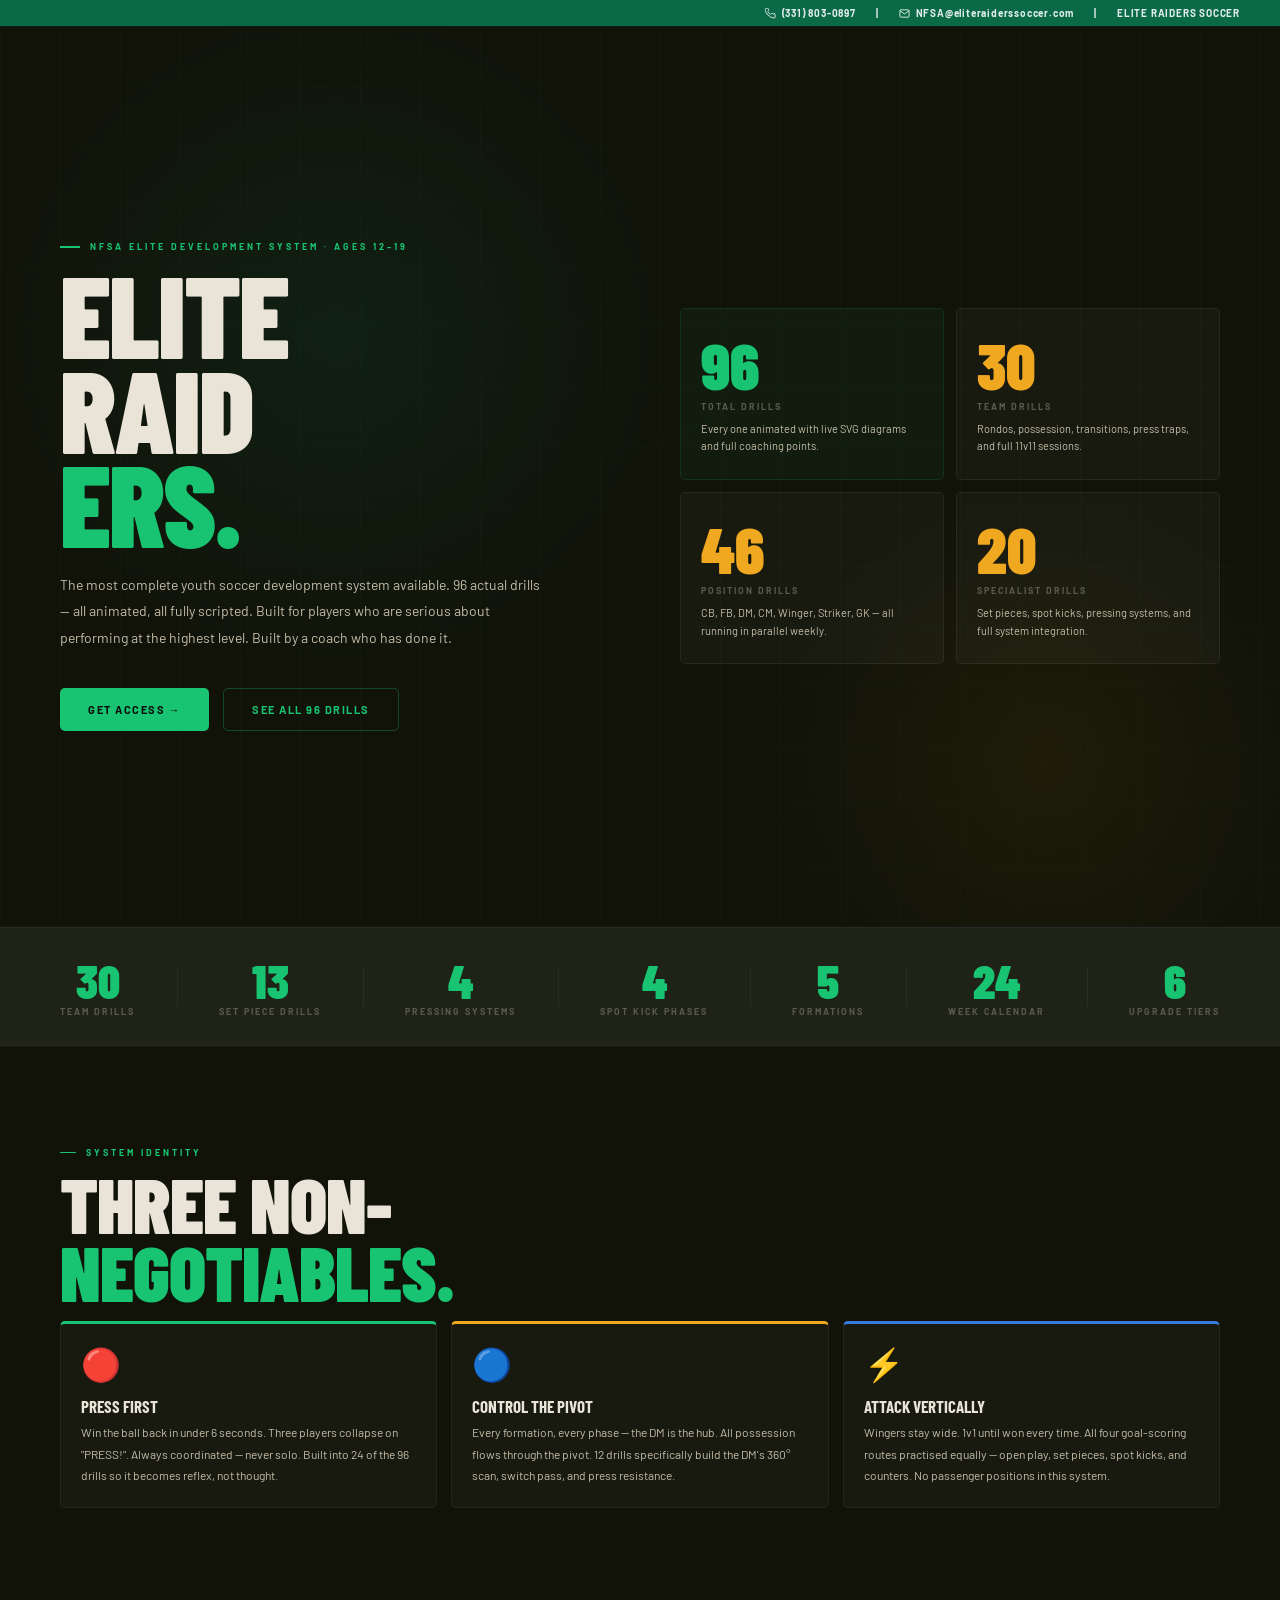
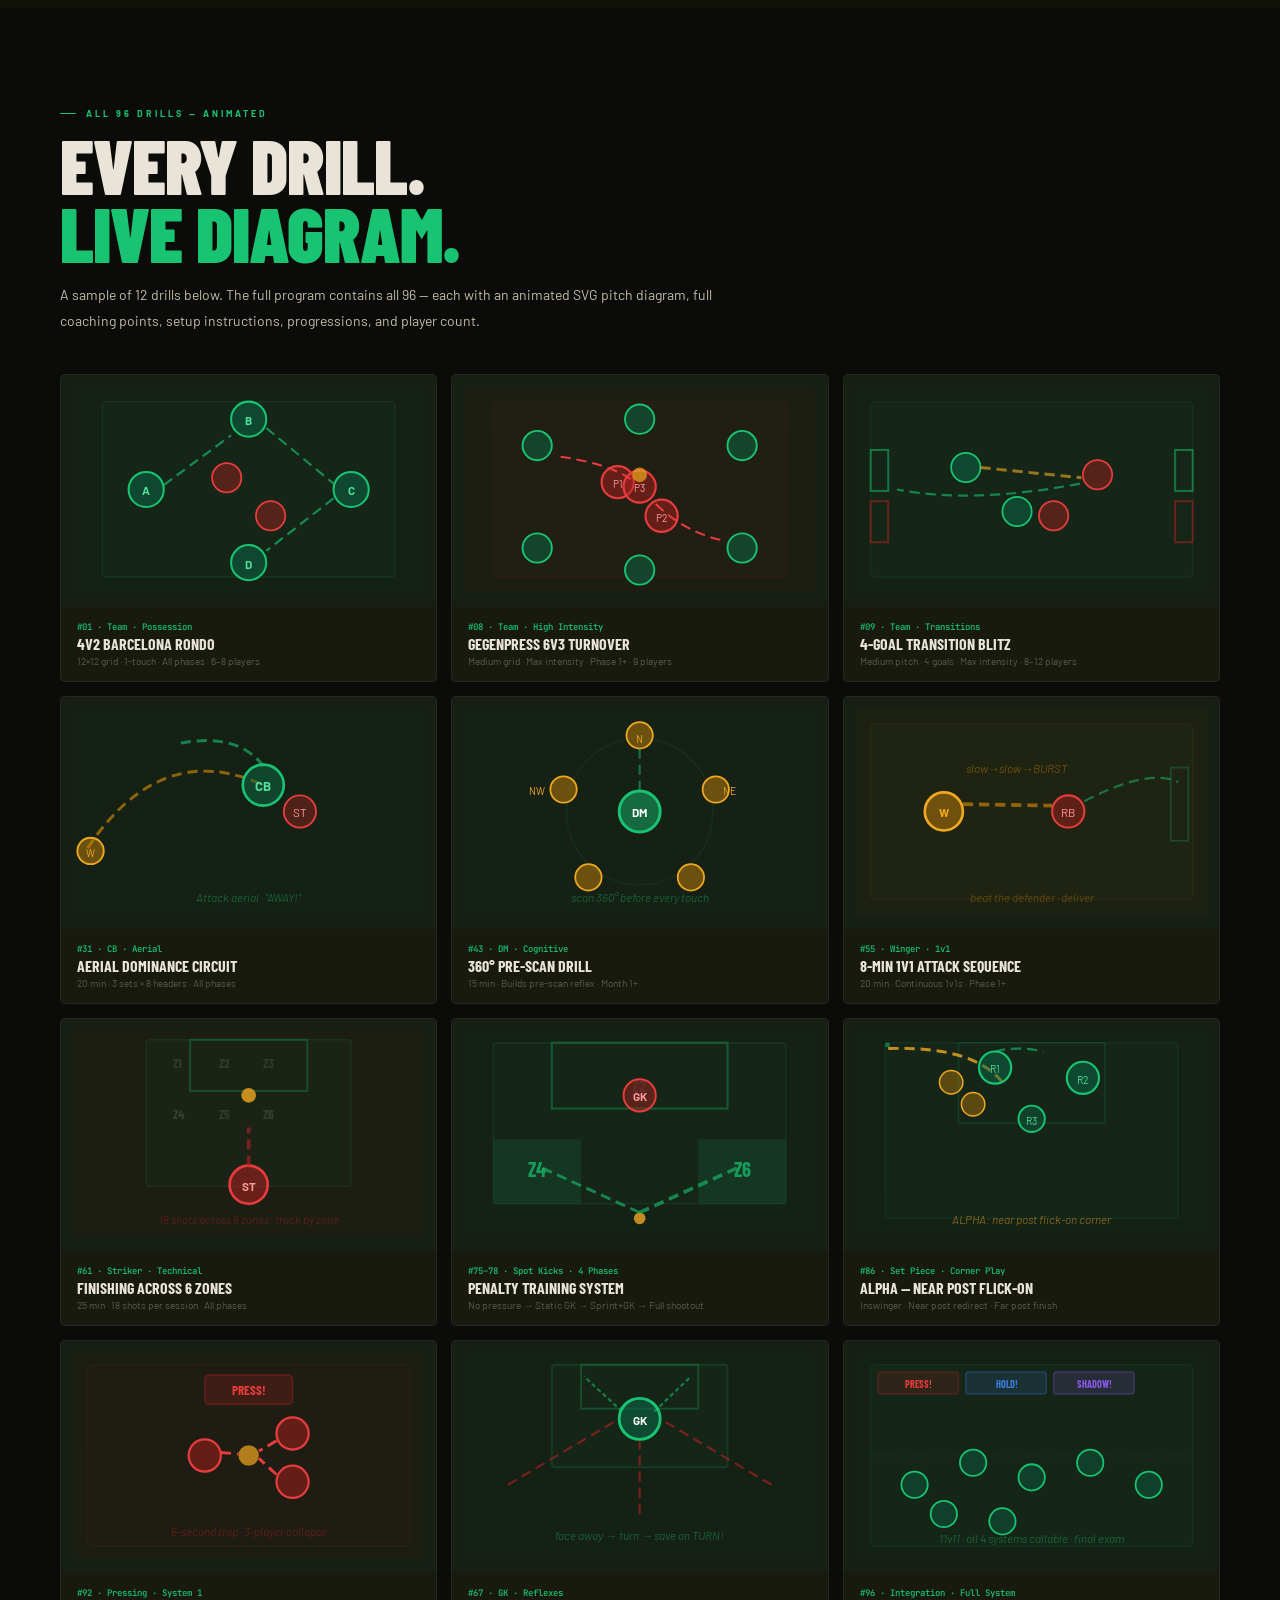
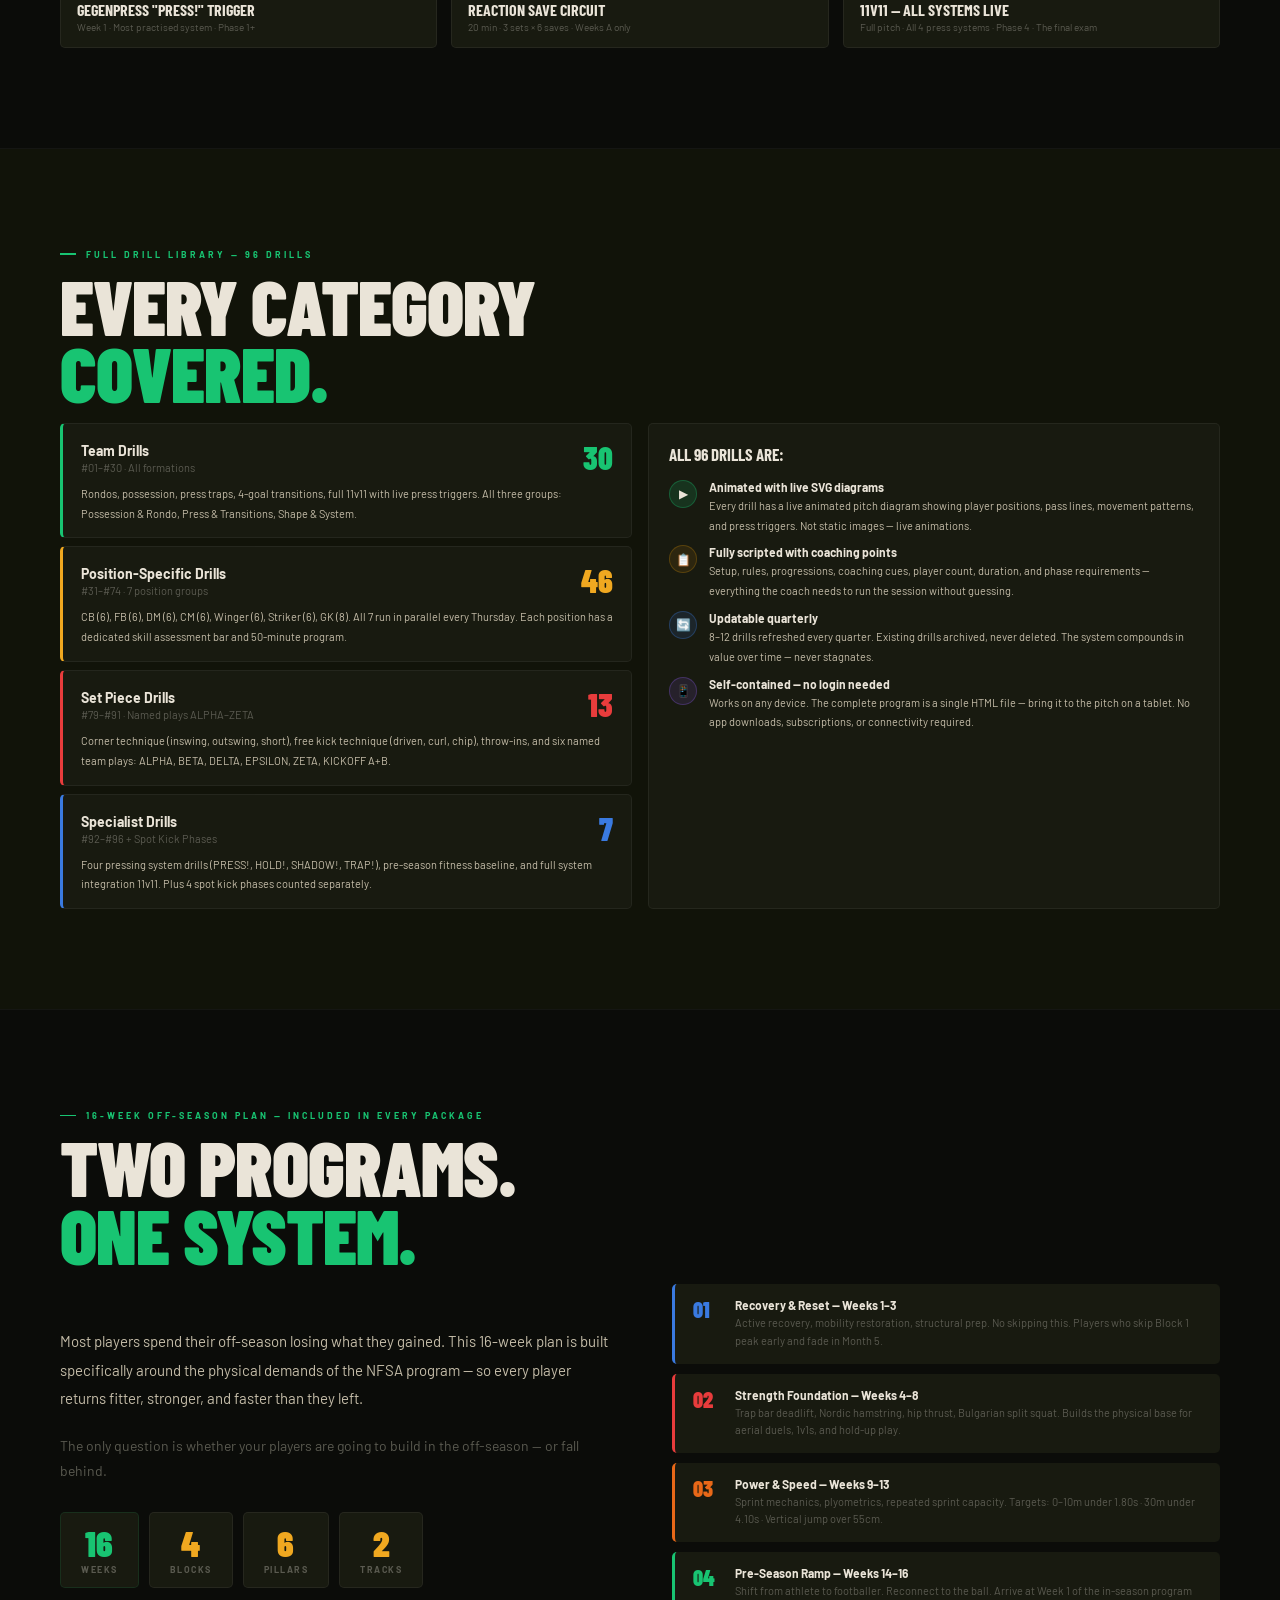
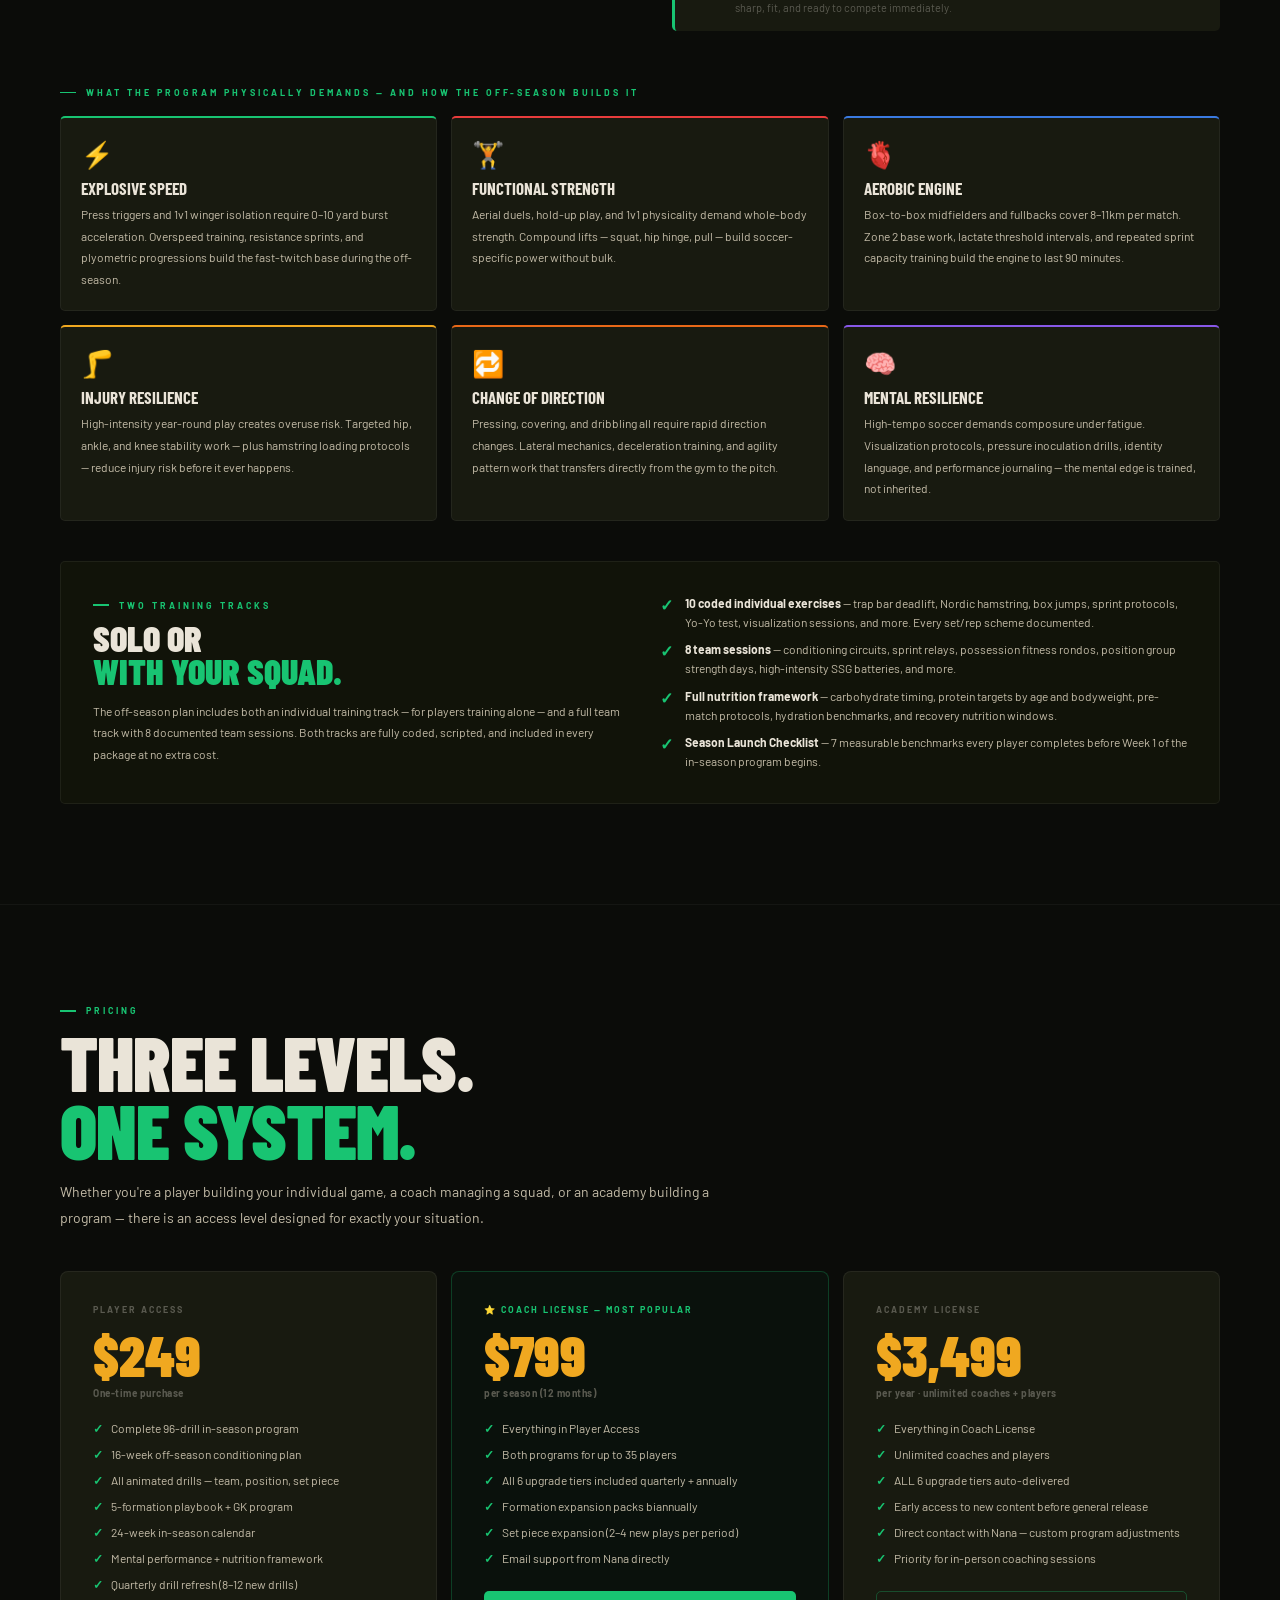
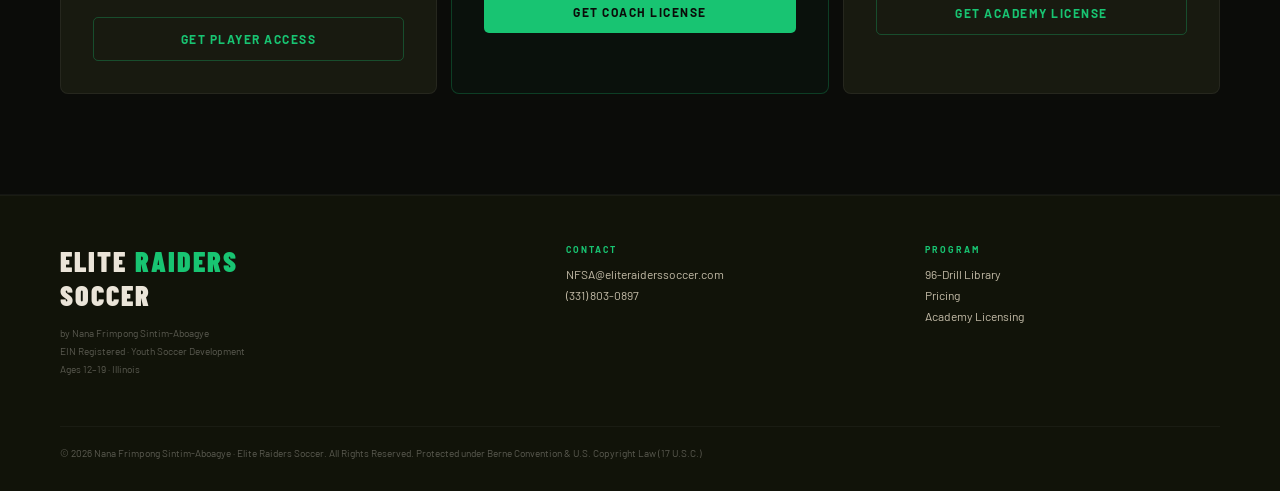
==== html/index.html @ a7d844aa "updates from Jr" ====
<!DOCTYPE html>
<html lang="en">
<head>
<meta charset="UTF-8">
<meta name="viewport" content="width=device-width, initial-scale=1.0">
<title>Elite Raiders Soccer — NFSA Elite Development System</title>
<link href="https://fonts.googleapis.com/css2?family=Barlow+Condensed:wght@400;600;700;900&family=Barlow:wght@300;400;500;600&family=JetBrains+Mono:wght@400;500&display=swap" rel="stylesheet">
<style>
:root{--dk:#0B0C09;--dk2:#111309;--dk3:#181A10;--dk4:#1F2216;--green:#0A6A48;--lime:#18C472;--lime2:#52E09A;--gold:#C08008;--gold2:#F0A820;--red2:#E83C3C;--blue2:#3A7AE0;--orange2:#E86818;--purple2:#8858E8;--cream:#EAE4D8;--cream2:#C4BCA8;--mist:#5A5A50;--r:5px;}
*,*::before,*::after{box-sizing:border-box;margin:0;padding:0;}
html{scroll-behavior:smooth;}
body{font-family:'Barlow',sans-serif;background:var(--dk);color:var(--cream);overflow-x:hidden;}
a{text-decoration:none;color:inherit;}
button{font-family:inherit;cursor:pointer;border:none;background:none;}
body::before{content:'© 2026 NFSA · ELITE RAIDERS SOCCER';position:fixed;inset:0;z-index:9999;pointer-events:none;display:flex;align-items:center;justify-content:center;font-size:10px;font-weight:700;letter-spacing:3px;color:rgba(24,196,114,.015);transform:rotate(-25deg);white-space:nowrap;font-family:'Barlow Condensed',sans-serif;}

/* contact bar */
.cbar{background:var(--green);padding:7px 40px;display:flex;align-items:center;justify-content:flex-end;gap:20px;flex-wrap:wrap;}
.cbar a,.cbar span{font-size:10px;font-weight:700;letter-spacing:.8px;color:rgba(255,255,255,.88);display:inline-flex;align-items:center;gap:6px;transition:color .15s;}
.cbar a:hover{color:#fff;}
.cbar-sep{color:rgba(255,255,255,.2);font-size:10px;}
.cbar-brand{font-size:10px;font-weight:900;letter-spacing:3px;color:#fff;text-transform:uppercase;}

/* hero */
.hero{min-height:100vh;background:var(--dk2);display:flex;flex-direction:column;justify-content:center;position:relative;overflow:hidden;}
.hero-bg{position:absolute;inset:0;background-image:linear-gradient(rgba(24,196,114,.022) 1px,transparent 1px),linear-gradient(90deg,rgba(24,196,114,.022) 1px,transparent 1px);background-size:60px 60px;}
.hero-glow1{position:absolute;top:-10%;left:-5%;width:800px;height:800px;background:radial-gradient(circle,rgba(10,106,72,.15) 0%,transparent 60%);pointer-events:none;}
.hero-glow2{position:absolute;bottom:-15%;right:-5%;width:600px;height:600px;background:radial-gradient(circle,rgba(192,128,8,.08) 0%,transparent 65%);pointer-events:none;}
.hero-inner{max-width:1400px;margin:0 auto;padding:100px 60px 80px;display:grid;grid-template-columns:1fr 1fr;gap:80px;align-items:center;position:relative;z-index:1;}
@media(max-width:900px){.hero-inner{grid-template-columns:1fr;gap:48px;padding:80px 28px 60px;}}
.hero-eyebrow{font-size:9px;font-weight:700;letter-spacing:3px;text-transform:uppercase;color:var(--lime);margin-bottom:14px;display:flex;align-items:center;gap:10px;}
.hero-eyebrow::before{content:'';width:20px;height:1.5px;background:var(--lime);}
.hero h1{font-family:'Barlow Condensed',sans-serif;font-size:clamp(64px,9vw,120px);font-weight:900;line-height:.82;letter-spacing:-2px;text-transform:uppercase;margin-bottom:22px;}
.hero h1 em{color:var(--lime);font-style:normal;}
.hero-desc{font-size:14px;color:var(--cream2);line-height:1.9;max-width:480px;margin-bottom:36px;}
.btn{display:inline-flex;align-items:center;gap:10px;font-weight:700;font-size:11px;letter-spacing:1.5px;text-transform:uppercase;padding:14px 28px;border-radius:var(--r);transition:all .2s;cursor:pointer;}
.btn-primary{background:var(--lime);color:var(--dk);}
.btn-primary:hover{background:var(--lime2);transform:translateY(-2px);}
.btn-secondary{border:1.5px solid rgba(24,196,114,.3);color:var(--lime);}
.btn-secondary:hover{border-color:var(--lime);background:rgba(24,196,114,.06);}
.btn-row{display:flex;gap:14px;flex-wrap:wrap;}

/* hero right — stat grid */
.stat-grid{display:grid;grid-template-columns:1fr 1fr;gap:12px;}
.stat-box{background:rgba(255,255,255,.03);border:1px solid rgba(255,255,255,.06);border-radius:var(--r);padding:24px 20px;}
.stat-n{font-family:'Barlow Condensed',sans-serif;font-size:64px;font-weight:900;color:var(--gold2);line-height:1;margin-bottom:4px;}
.stat-l{font-size:9px;color:var(--mist);text-transform:uppercase;letter-spacing:2px;font-weight:700;margin-bottom:8px;}
.stat-d{font-size:11px;color:var(--cream2);line-height:1.6;}
.stat-box.accent{background:rgba(24,196,114,.05);border-color:rgba(24,196,114,.12);}
.stat-box.accent .stat-n{color:var(--lime);}

/* sections */
.sec{padding:100px 60px;}
@media(max-width:768px){.sec{padding:64px 28px;}}
.sec-inner{max-width:1400px;margin:0 auto;}
.eyebrow{font-size:9px;font-weight:700;letter-spacing:3px;text-transform:uppercase;color:var(--lime);margin-bottom:12px;display:flex;align-items:center;gap:10px;}
.eyebrow::before{content:'';width:16px;height:1.5px;background:var(--lime);}
.sh2{font-family:'Barlow Condensed',sans-serif;font-size:clamp(44px,6vw,80px);font-weight:900;text-transform:uppercase;line-height:.88;letter-spacing:-1px;margin-bottom:16px;}
.sh2 em{color:var(--lime);font-style:normal;}
.lead{font-size:14px;color:var(--cream2);line-height:1.85;max-width:680px;margin-bottom:40px;}
.divider{height:1px;background:rgba(255,255,255,.04);margin:0;}

/* grids */
.g2{display:grid;grid-template-columns:1fr 1fr;gap:16px;}
.g3{display:grid;grid-template-columns:repeat(3,1fr);gap:14px;}
.g4{display:grid;grid-template-columns:repeat(4,1fr);gap:12px;}
@media(max-width:1000px){.g3{grid-template-columns:1fr 1fr;}.g4{grid-template-columns:1fr 1fr;}}
@media(max-width:900px){.g2,.g3,.g4{grid-template-columns:1fr;}.os-twocol{grid-template-columns:1fr !important;}}

/* cards */
.card{background:var(--dk3);border:1px solid rgba(255,255,255,.055);border-radius:var(--r);padding:20px;}
.card-hd{font-family:'Barlow Condensed',sans-serif;font-size:17px;font-weight:700;text-transform:uppercase;color:var(--cream);margin-bottom:6px;}
.card-sub{font-size:9px;color:var(--mist);margin-bottom:8px;font-weight:600;letter-spacing:.8px;text-transform:uppercase;}
.card-text{font-size:12px;color:var(--cream2);line-height:1.8;}
.lcard{background:var(--dk3);border:1px solid rgba(255,255,255,.055);border-radius:var(--r);border-left:3px solid var(--ac,var(--lime));padding:14px 18px;}

/* drill showcase */
.drill-showcase{display:grid;grid-template-columns:repeat(3,1fr);gap:14px;}
@media(max-width:900px){.drill-showcase{grid-template-columns:1fr 1fr;}}
@media(max-width:600px){.drill-showcase{grid-template-columns:1fr;}}
.dscard{background:var(--dk3);border:1px solid rgba(255,255,255,.06);border-radius:var(--r);overflow:hidden;cursor:pointer;transition:border-color .2s,transform .15s;}
.dscard:hover{border-color:rgba(24,196,114,.2);transform:translateY(-3px);}
.dscard-pitch{background:rgba(10,106,72,.06);padding:12px;}
.dscard-info{padding:14px 16px;}
.dscard-num{font-family:'JetBrains Mono',monospace;font-size:9px;color:var(--lime);font-weight:500;}
.dscard-name{font-family:'Barlow Condensed',sans-serif;font-size:16px;font-weight:700;text-transform:uppercase;color:var(--cream);margin:3px 0;line-height:1;}
.dscard-meta{font-size:10px;color:var(--mist);}

/* animations */
.dash-flow{stroke-dasharray:7 4;animation:dashA 1.8s linear infinite;}
.dash-slow{stroke-dasharray:7 4;animation:dashA 3s linear infinite;}
.dash-r{stroke-dasharray:7 4;animation:dashA 1.8s linear infinite reverse;}
@keyframes dashA{to{stroke-dashoffset:-22;}}
.pulse{animation:pulseA 2s ease-out infinite;}
@keyframes pulseA{0%{r:10;opacity:.5;}100%{r:20;opacity:0;}}
.bob{animation:bobA 2.2s ease-in-out infinite;}
@keyframes bobA{0%,100%{transform:translateY(0);}50%{transform:translateY(-5px);}}

/* pricing */
.pcard{background:var(--dk3);border:1px solid rgba(255,255,255,.06);border-radius:8px;padding:32px;transition:border-color .2s;}
.pcard.featured{border-color:rgba(24,196,114,.25);background:rgba(10,106,72,.06);}
.price-n{font-family:'Barlow Condensed',sans-serif;font-size:56px;font-weight:900;color:var(--gold2);line-height:1;margin-bottom:4px;}
.price-per{font-size:10px;color:var(--mist);font-weight:700;letter-spacing:.5px;}
.price-list{display:flex;flex-direction:column;gap:8px;margin:20px 0 24px;}
.price-item{font-size:12px;color:var(--cream2);display:flex;align-items:flex-start;gap:8px;line-height:1.5;}
.price-item::before{content:'✓';color:var(--lime);font-weight:700;flex-shrink:0;}
.cta-btn{width:100%;padding:14px;border-radius:var(--r);font-family:'Barlow',sans-serif;font-weight:700;font-size:12px;letter-spacing:1.5px;text-transform:uppercase;cursor:pointer;transition:all .2s;}
.cta-btn.lime{background:var(--lime);color:var(--dk);}
.cta-btn.lime:hover{background:var(--lime2);}
.cta-btn.outline{border:1.5px solid rgba(24,196,114,.3);color:var(--lime);background:none;}
.cta-btn.outline:hover{border-color:var(--lime);}

/* drill count banner */
.drill-banner{background:var(--dk4);border-top:1px solid rgba(255,255,255,.04);border-bottom:1px solid rgba(255,255,255,.04);padding:28px 60px;}
.drill-banner-inner{max-width:1400px;margin:0 auto;display:flex;align-items:center;justify-content:space-between;gap:32px;flex-wrap:wrap;}
.db-stat{text-align:center;}
.db-n{font-family:'Barlow Condensed',sans-serif;font-size:48px;font-weight:900;color:var(--lime);line-height:1;}
.db-l{font-size:9px;text-transform:uppercase;letter-spacing:2px;color:var(--mist);font-weight:700;margin-top:2px;}

/* footer */
footer{background:var(--dk2);border-top:1px solid rgba(255,255,255,.04);padding:48px 60px 32px;}
.footer-inner{max-width:1400px;margin:0 auto;}
.footer-grid{display:grid;grid-template-columns:1.5fr 1fr 1fr;gap:64px;margin-bottom:48px;}
@media(max-width:800px){.footer-grid{grid-template-columns:1fr;gap:32px;}}
.footer-brand{font-family:'Barlow Condensed',sans-serif;font-size:28px;font-weight:900;letter-spacing:2px;color:var(--cream);text-transform:uppercase;}
.footer-brand em{color:var(--lime);font-style:normal;}
.footer-copy{font-size:10px;color:var(--mist);line-height:1.8;margin-top:10px;}
.footer-h{font-size:9px;font-weight:700;letter-spacing:2px;text-transform:uppercase;color:var(--lime);margin-bottom:12px;}
.footer-link{font-size:12px;color:var(--cream2);display:block;margin-bottom:7px;transition:color .15s;}
.footer-link:hover{color:var(--lime);}
.footer-bottom{border-top:1px solid rgba(255,255,255,.04);padding-top:20px;display:flex;justify-content:space-between;align-items:center;flex-wrap:wrap;gap:12px;}
.footer-copy-line{font-size:10px;color:var(--mist2,#2A2A22);}

/* ── CONTACT MODAL ─────────────────────────────────────── */
#contact-modal{position:fixed;inset:0;z-index:9999;align-items:center;justify-content:center;padding:20px;}
.modal-overlay{position:absolute;inset:0;background:rgba(0,0,0,.75);backdrop-filter:blur(4px);}
.modal-box{position:relative;background:var(--dk3);border:1px solid rgba(255,255,255,.08);border-radius:var(--r);padding:40px;width:100%;max-width:480px;max-height:90vh;overflow-y:auto;}
.modal-close{position:absolute;top:16px;right:16px;background:none;border:none;color:var(--mist);font-size:26px;cursor:pointer;line-height:1;padding:4px 10px;}
.modal-close:hover{color:var(--cream);}
.modal-title{font-family:'Barlow Condensed',sans-serif;font-size:24px;font-weight:700;letter-spacing:1px;text-transform:uppercase;color:var(--cream);margin-bottom:4px;}
.modal-sub{font-size:10px;color:var(--lime);margin-bottom:24px;font-family:'JetBrains Mono',monospace;text-transform:uppercase;letter-spacing:1px;}
.form-group{margin-bottom:16px;}
.form-group label{display:block;font-size:10px;font-weight:700;color:var(--mist);text-transform:uppercase;letter-spacing:1px;margin-bottom:6px;font-family:'Barlow Condensed',sans-serif;}
.form-group input,.form-group textarea{width:100%;background:var(--dk4);border:1px solid rgba(255,255,255,.08);border-radius:var(--r);padding:12px 14px;color:var(--cream);font-size:13px;font-family:'JetBrains Mono',monospace;outline:none;transition:border-color .2s;}
.form-group input:focus,.form-group textarea:focus{border-color:var(--lime);}
.form-group textarea{resize:vertical;min-height:100px;}
.form-submit{width:100%;padding:14px;background:var(--lime);color:#080807;font-family:'Barlow Condensed',sans-serif;font-weight:700;font-size:14px;letter-spacing:2px;text-transform:uppercase;border:none;border-radius:var(--r);cursor:pointer;transition:background .2s,transform .1s;margin-top:4px;}
.form-submit:hover{background:var(--lime2);}
.form-submit:active{transform:scale(.98);}
.form-feedback{margin-top:14px;padding:12px 16px;border-radius:var(--r);font-size:12px;text-align:center;display:none;}
.form-feedback.success{background:rgba(24,196,114,.12);border:1px solid rgba(24,196,114,.35);color:var(--lime);}
.form-feedback.error{background:rgba(232,60,60,.12);border:1px solid rgba(232,60,60,.35);color:var(--red2);}
</style>
</head>
<body>

<!-- CONTACT BAR -->
<div class="cbar">
  <a href="tel:+13318030897"><svg width="11" height="11" viewBox="0 0 24 24" fill="none"><path d="M22 16.92v3a2 2 0 01-2.18 2 19.79 19.79 0 01-8.63-3.07A19.5 19.5 0 013.07 11a19.79 19.79 0 01-3.07-8.67A2 2 0 012 .18h3a2 2 0 012 1.72c.127.96.361 1.903.7 2.81a2 2 0 01-.45 2.11L6.09 7.91a16 16 0 006 6l1.27-1.27a2 2 0 012.11-.45c.907.339 1.85.573 2.81.7A2 2 0 0122 14.92v2z" stroke="currentColor" stroke-width="2"/></svg>(331) 803-0897</a>
  <span class="cbar-sep">|</span>
  <a href="#" onclick="openModal('General Inquiry');return false;"><svg width="11" height="11" viewBox="0 0 24 24" fill="none"><path d="M4 4h16c1.1 0 2 .9 2 2v12c0 1.1-.9 2-2 2H4c-1.1 0-2-.9-2-2V6c0-1.1.9-2 2-2z" stroke="currentColor" stroke-width="2"/><polyline points="22,6 12,13 2,6" stroke="currentColor" stroke-width="2"/></svg>NFSA@eliteraiderssoccer.com</a>
  <span class="cbar-sep">|</span>
  <span class="cbar-brand">Elite Raiders Soccer</span>
</div>

<!-- HERO -->
<section class="hero">
  <div class="hero-bg"></div>
  <div class="hero-glow1"></div>
  <div class="hero-glow2"></div>
  <div class="hero-inner">
    <div>
      <div class="hero-eyebrow">NFSA Elite Development System · Ages 12–19</div>
      <h1>ELITE<br>RAID<br><em>ERS.</em></h1>
      <p class="hero-desc">The most complete youth soccer development system available. 96 actual drills — all animated, all fully scripted. Built for players who are serious about performing at the highest level. Built by a coach who has done it.</p>
      <div class="btn-row">
        <a href="#" onclick="openModal('Get Access - Elite Raiders Soccer');return false;" class="btn btn-primary">Get Access →</a>
        <a href="#drills" class="btn btn-secondary">See All 96 Drills</a>
      </div>
    </div>
    <div>
      <div class="stat-grid">
        <div class="stat-box accent">
          <div class="stat-n">96</div>
          <div class="stat-l">Total Drills</div>
          <div class="stat-d">Every one animated with live SVG diagrams and full coaching points.</div>
        </div>
        <div class="stat-box">
          <div class="stat-n">30</div>
          <div class="stat-l">Team Drills</div>
          <div class="stat-d">Rondos, possession, transitions, press traps, and full 11v11 sessions.</div>
        </div>
        <div class="stat-box">
          <div class="stat-n">46</div>
          <div class="stat-l">Position Drills</div>
          <div class="stat-d">CB, FB, DM, CM, Winger, Striker, GK — all running in parallel weekly.</div>
        </div>
        <div class="stat-box">
          <div class="stat-n">20</div>
          <div class="stat-l">Specialist Drills</div>
          <div class="stat-d">Set pieces, spot kicks, pressing systems, and full system integration.</div>
        </div>
      </div>
    </div>
  </div>
</section>

<div class="divider"></div>

<!-- DRILL COUNT BANNER -->
<div class="drill-banner">
  <div class="drill-banner-inner">
    <div class="db-stat"><div class="db-n">30</div><div class="db-l">Team Drills</div></div>
    <div style="width:1px;height:40px;background:rgba(255,255,255,.05);"></div>
    <div class="db-stat"><div class="db-n">13</div><div class="db-l">Set Piece Drills</div></div>
    <div style="width:1px;height:40px;background:rgba(255,255,255,.05);"></div>
    <div class="db-stat"><div class="db-n">4</div><div class="db-l">Pressing Systems</div></div>
    <div style="width:1px;height:40px;background:rgba(255,255,255,.05);"></div>
    <div class="db-stat"><div class="db-n">4</div><div class="db-l">Spot Kick Phases</div></div>
    <div style="width:1px;height:40px;background:rgba(255,255,255,.05);"></div>
    <div class="db-stat"><div class="db-n">5</div><div class="db-l">Formations</div></div>
    <div style="width:1px;height:40px;background:rgba(255,255,255,.05);"></div>
    <div class="db-stat"><div class="db-n">24</div><div class="db-l">Week Calendar</div></div>
    <div style="width:1px;height:40px;background:rgba(255,255,255,.05);"></div>
    <div class="db-stat"><div class="db-n">6</div><div class="db-l">Upgrade Tiers</div></div>
  </div>
</div>

<div class="divider"></div>

<!-- IDENTITY -->
<section class="sec" style="background:var(--dk2);">
  <div class="sec-inner">
    <div class="eyebrow">System Identity</div>
    <div class="sh2">THREE NON-<br><em>NEGOTIABLES.</em></div>
    <div class="g3">
      <div class="card" style="border-top:3px solid var(--lime);">
        <div style="font-size:32px;margin-bottom:12px;">🔴</div>
        <div class="card-hd">Press First</div>
        <div class="card-text">Win the ball back in under 6 seconds. Three players collapse on "PRESS!". Always coordinated — never solo. Built into 24 of the 96 drills so it becomes reflex, not thought.</div>
      </div>
      <div class="card" style="border-top:3px solid var(--gold2);">
        <div style="font-size:32px;margin-bottom:12px;">🔵</div>
        <div class="card-hd">Control the Pivot</div>
        <div class="card-text">Every formation, every phase — the DM is the hub. All possession flows through the pivot. 12 drills specifically build the DM's 360° scan, switch pass, and press resistance.</div>
      </div>
      <div class="card" style="border-top:3px solid var(--blue2);">
        <div style="font-size:32px;margin-bottom:12px;">⚡</div>
        <div class="card-hd">Attack Vertically</div>
        <div class="card-text">Wingers stay wide. 1v1 until won every time. All four goal-scoring routes practised equally — open play, set pieces, spot kicks, and counters. No passenger positions in this system.</div>
      </div>
    </div>
  </div>
</section>

<!-- DRILL SHOWCASE -->
<section class="sec" id="drills">
  <div class="sec-inner">
    <div class="eyebrow">All 96 Drills — Animated</div>
    <div class="sh2">EVERY DRILL.<br><em>LIVE DIAGRAM.</em></div>
    <p class="lead">A sample of 12 drills below. The full program contains all 96 — each with an animated SVG pitch diagram, full coaching points, setup instructions, progressions, and player count.</p>
    <div class="drill-showcase">

      <!-- DRILL 01 -->
      <div class="dscard">
        <div class="dscard-pitch">
          <svg viewBox="0 0 240 140" width="100%">
            <rect width="240" height="140" fill="rgba(10,106,72,.04)"/>
            <rect x="20" y="10" width="200" height="120" rx="3" fill="rgba(24,196,114,.03)" stroke="rgba(24,196,114,.1)" stroke-width="1"/>
            <circle cx="50" cy="70" r="12" fill="rgba(10,106,72,.5)" stroke="#18C472" stroke-width="1.4"/><text x="50" y="74" text-anchor="middle" fill="#52E09A" font-size="8" font-weight="700" font-family="Barlow,sans-serif">A</text>
            <circle cx="120" cy="22" r="12" fill="rgba(10,106,72,.5)" stroke="#18C472" stroke-width="1.4"/><text x="120" y="26" text-anchor="middle" fill="#52E09A" font-size="8" font-weight="700" font-family="Barlow,sans-serif">B</text>
            <circle cx="190" cy="70" r="12" fill="rgba(10,106,72,.5)" stroke="#18C472" stroke-width="1.4"/><text x="190" y="74" text-anchor="middle" fill="#52E09A" font-size="8" font-weight="700" font-family="Barlow,sans-serif">C</text>
            <circle cx="120" cy="120" r="12" fill="rgba(10,106,72,.5)" stroke="#18C472" stroke-width="1.4"/><text x="120" y="124" text-anchor="middle" fill="#52E09A" font-size="8" font-weight="700" font-family="Barlow,sans-serif">D</text>
            <circle cx="105" cy="62" r="10" fill="rgba(184,32,32,.4)" stroke="#E83C3C" stroke-width="1.2"/><circle cx="135" cy="88" r="10" fill="rgba(184,32,32,.4)" stroke="#E83C3C" stroke-width="1.2"/>
            <path d="M62 67 L108 33" stroke="rgba(24,196,114,.65)" stroke-width="1.5" fill="none" class="dash-flow"/>
            <path d="M132 28 L178 66" stroke="rgba(24,196,114,.65)" stroke-width="1.5" fill="none" class="dash-flow"/>
            <path d="M178 76 L132 112" stroke="rgba(24,196,114,.65)" stroke-width="1.5" fill="none" class="dash-flow"/>
          </svg>
        </div>
        <div class="dscard-info">
          <div class="dscard-num">#01 · Team · Possession</div>
          <div class="dscard-name">4v2 Barcelona Rondo</div>
          <div class="dscard-meta">12×12 grid · 1-touch · All phases · 6–8 players</div>
        </div>
      </div>

      <!-- DRILL 08 -->
      <div class="dscard">
        <div class="dscard-pitch">
          <svg viewBox="0 0 240 140" width="100%">
            <rect width="240" height="140" fill="rgba(184,32,32,.03)"/>
            <rect x="20" y="10" width="200" height="120" rx="3" fill="rgba(184,32,32,.03)" stroke="rgba(184,32,32,.1)" stroke-width="1"/>
            <circle cx="50" cy="40" r="10" fill="rgba(10,106,72,.5)" stroke="#18C472" stroke-width="1.3"/>
            <circle cx="120" cy="22" r="10" fill="rgba(10,106,72,.5)" stroke="#18C472" stroke-width="1.3"/>
            <circle cx="190" cy="40" r="10" fill="rgba(10,106,72,.5)" stroke="#18C472" stroke-width="1.3"/>
            <circle cx="50" cy="110" r="10" fill="rgba(10,106,72,.5)" stroke="#18C472" stroke-width="1.3"/>
            <circle cx="120" cy="125" r="10" fill="rgba(10,106,72,.5)" stroke="#18C472" stroke-width="1.3"/>
            <circle cx="190" cy="110" r="10" fill="rgba(10,106,72,.5)" stroke="#18C472" stroke-width="1.3"/>
            <circle cx="105" cy="65" r="11" fill="rgba(184,32,32,.45)" stroke="#E83C3C" stroke-width="1.5"/><text x="105" y="69" text-anchor="middle" fill="#ff9999" font-size="7" font-family="Barlow,sans-serif">P1</text>
            <circle cx="135" cy="88" r="11" fill="rgba(184,32,32,.45)" stroke="#E83C3C" stroke-width="1.5"/><text x="135" y="92" text-anchor="middle" fill="#ff9999" font-size="7" font-family="Barlow,sans-serif">P2</text>
            <circle cx="120" cy="68" r="11" fill="rgba(184,32,32,.45)" stroke="#E83C3C" stroke-width="1.5"/><text x="120" y="72" text-anchor="middle" fill="#ff9999" font-size="7" font-family="Barlow,sans-serif">P3</text>
            <path d="M114 63 Q98 52 62 47" stroke="#E83C3C" stroke-width="1.4" fill="none" class="dash-flow" stroke-dasharray="5,3"/>
            <path d="M131 80 Q152 100 178 105" stroke="#E83C3C" stroke-width="1.4" fill="none" class="dash-flow" stroke-dasharray="5,3"/>
            <circle cx="120" cy="60" r="5" fill="rgba(240,168,32,.7)"/>
          </svg>
        </div>
        <div class="dscard-info">
          <div class="dscard-num">#08 · Team · High Intensity</div>
          <div class="dscard-name">Gegenpress 6v3 Turnover</div>
          <div class="dscard-meta">Medium grid · Max intensity · Phase 1+ · 9 players</div>
        </div>
      </div>

      <!-- DRILL 09 -->
      <div class="dscard">
        <div class="dscard-pitch">
          <svg viewBox="0 0 240 140" width="100%">
            <rect width="240" height="140" fill="rgba(10,106,72,.04)"/>
            <rect x="10" y="10" width="220" height="120" rx="3" fill="rgba(24,196,114,.03)" stroke="rgba(24,196,114,.08)" stroke-width="1"/>
            <rect x="10" y="43" width="12" height="28" fill="none" stroke="rgba(24,196,114,.5)" stroke-width="1.4"/>
            <rect x="10" y="78" width="12" height="28" fill="none" stroke="rgba(184,32,32,.5)" stroke-width="1.4"/>
            <rect x="218" y="43" width="12" height="28" fill="none" stroke="rgba(24,196,114,.5)" stroke-width="1.4"/>
            <rect x="218" y="78" width="12" height="28" fill="none" stroke="rgba(184,32,32,.5)" stroke-width="1.4"/>
            <circle cx="75" cy="55" r="10" fill="rgba(10,106,72,.5)" stroke="#18C472" stroke-width="1.2"/>
            <circle cx="110" cy="85" r="10" fill="rgba(10,106,72,.5)" stroke="#18C472" stroke-width="1.2"/>
            <circle cx="165" cy="60" r="10" fill="rgba(184,32,32,.4)" stroke="#E83C3C" stroke-width="1.2"/>
            <circle cx="135" cy="88" r="10" fill="rgba(184,32,32,.4)" stroke="#E83C3C" stroke-width="1.2"/>
            <path d="M85 55 L154 62" stroke="rgba(240,168,32,.6)" stroke-width="2" fill="none" class="dash-flow" stroke-dasharray="7,4"/>
            <path d="M153 66 Q80 80 28 70" stroke="rgba(24,196,114,.6)" stroke-width="1.5" fill="none" class="dash-flow"/>
          </svg>
        </div>
        <div class="dscard-info">
          <div class="dscard-num">#09 · Team · Transitions</div>
          <div class="dscard-name">4-Goal Transition Blitz</div>
          <div class="dscard-meta">Medium pitch · 4 goals · Max intensity · 8–12 players</div>
        </div>
      </div>

      <!-- DRILL 31 -->
      <div class="dscard">
        <div class="dscard-pitch">
          <svg viewBox="0 0 240 140" width="100%">
            <rect width="240" height="140" fill="rgba(10,106,72,.04)"/>
            <path d="M10 95 Q60 20 130 52" stroke="rgba(192,128,8,.7)" stroke-width="2" fill="none" class="dash-flow"/>
            <circle cx="130" cy="52" r="14" fill="rgba(10,106,72,.5)" stroke="#18C472" stroke-width="1.8"/>
            <text x="130" y="56" text-anchor="middle" fill="#52E09A" font-size="9" font-weight="700" font-family="Barlow,sans-serif">CB</text>
            <circle cx="155" cy="70" r="11" fill="rgba(184,32,32,.35)" stroke="#E83C3C" stroke-width="1.3"/>
            <text x="155" y="74" text-anchor="middle" fill="#ff9999" font-size="8" font-family="Barlow,sans-serif">ST</text>
            <path d="M130 39 Q112 15 70 24" stroke="rgba(24,196,114,.6)" stroke-width="2" fill="none" class="dash-flow"/>
            <circle cx="12" cy="97" r="9" fill="rgba(192,128,8,.5)" stroke="#F0A820" stroke-width="1.3"/>
            <text x="12" y="101" text-anchor="middle" fill="#F0A820" font-size="7" font-family="Barlow,sans-serif">W</text>
            <text x="120" y="132" text-anchor="middle" fill="rgba(24,196,114,.4)" font-size="8" font-style="italic" font-family="Barlow,sans-serif">Attack aerial · "AWAY!"</text>
          </svg>
        </div>
        <div class="dscard-info">
          <div class="dscard-num">#31 · CB · Aerial</div>
          <div class="dscard-name">Aerial Dominance Circuit</div>
          <div class="dscard-meta">20 min · 3 sets × 8 headers · All phases</div>
        </div>
      </div>

      <!-- DRILL 43 -->
      <div class="dscard">
        <div class="dscard-pitch">
          <svg viewBox="0 0 240 140" width="100%">
            <rect width="240" height="140" fill="rgba(10,106,72,.04)"/>
            <circle cx="120" cy="70" r="50" stroke="rgba(24,196,114,.08)" stroke-width="1" fill="none"/>
            <circle cx="120" cy="70" r="14" fill="rgba(24,196,114,.45)" stroke="#18C472" stroke-width="2"/>
            <text x="120" y="74" text-anchor="middle" fill="#fff" font-size="8" font-weight="700" font-family="Barlow,sans-serif">DM</text>
            <circle cx="120" cy="18" r="9" fill="rgba(192,128,8,.5)" stroke="#F0A820" stroke-width="1.2"/>
            <circle cx="172" cy="55" r="9" fill="rgba(192,128,8,.5)" stroke="#F0A820" stroke-width="1.2"/>
            <circle cx="68" cy="55" r="9" fill="rgba(192,128,8,.5)" stroke="#F0A820" stroke-width="1.2"/>
            <circle cx="155" cy="115" r="9" fill="rgba(192,128,8,.5)" stroke="#F0A820" stroke-width="1.2"/>
            <circle cx="85" cy="115" r="9" fill="rgba(192,128,8,.5)" stroke="#F0A820" stroke-width="1.2"/>
            <text x="120" y="23" text-anchor="middle" fill="#F0A820" font-size="7" font-family="Barlow,sans-serif">N</text>
            <text x="177" y="59" fill="#F0A820" font-size="7" font-family="Barlow,sans-serif">NE</text>
            <text x="50" y="59" text-anchor="middle" fill="#F0A820" font-size="7" font-family="Barlow,sans-serif">NW</text>
            <path d="M120 56 L120 27" stroke="rgba(24,196,114,.5)" stroke-width="1.5" fill="none" class="dash-flow"/>
            <text x="120" y="132" text-anchor="middle" fill="rgba(24,196,114,.4)" font-size="8" font-style="italic" font-family="Barlow,sans-serif">scan 360° before every touch</text>
          </svg>
        </div>
        <div class="dscard-info">
          <div class="dscard-num">#43 · DM · Cognitive</div>
          <div class="dscard-name">360° Pre-Scan Drill</div>
          <div class="dscard-meta">15 min · Builds pre-scan reflex · Month 1+</div>
        </div>
      </div>

      <!-- DRILL 55 -->
      <div class="dscard">
        <div class="dscard-pitch">
          <svg viewBox="0 0 240 140" width="100%">
            <rect width="240" height="140" fill="rgba(192,128,8,.03)"/>
            <rect x="10" y="10" width="220" height="120" rx="3" fill="rgba(192,128,8,.02)" stroke="rgba(192,128,8,.08)" stroke-width="1"/>
            <circle cx="60" cy="70" r="13" fill="rgba(192,128,8,.5)" stroke="#F0A820" stroke-width="1.8"/>
            <text x="60" y="74" text-anchor="middle" fill="#F0A820" font-size="8" font-weight="700" font-family="Barlow,sans-serif">W</text>
            <circle cx="145" cy="70" r="11" fill="rgba(184,32,32,.4)" stroke="#E83C3C" stroke-width="1.4"/>
            <text x="145" y="74" text-anchor="middle" fill="#ff9999" font-size="8" font-family="Barlow,sans-serif">RB</text>
            <path d="M73 65 L134 66" stroke="rgba(192,128,8,.7)" stroke-width="2.5" fill="none" class="dash-flow"/>
            <path d="M156 63 Q200 40 220 50" stroke="rgba(24,196,114,.5)" stroke-width="1.5" fill="none" class="dash-flow" stroke-dasharray="5,3"/>
            <text x="75" y="44" fill="rgba(192,128,8,.5)" font-size="8" font-style="italic" font-family="Barlow,sans-serif">slow→slow→BURST</text>
            <rect x="215" y="40" width="12" height="50" fill="none" stroke="rgba(24,196,114,.25)" stroke-width="1.2"/>
            <text x="120" y="132" text-anchor="middle" fill="rgba(192,128,8,.4)" font-size="8" font-style="italic" font-family="Barlow,sans-serif">beat the defender · deliver</text>
          </svg>
        </div>
        <div class="dscard-info">
          <div class="dscard-num">#55 · Winger · 1v1</div>
          <div class="dscard-name">8-Min 1v1 Attack Sequence</div>
          <div class="dscard-meta">20 min · Continuous 1v1s · Phase 1+</div>
        </div>
      </div>

      <!-- DRILL 61 -->
      <div class="dscard">
        <div class="dscard-pitch">
          <svg viewBox="0 0 240 140" width="100%">
            <rect width="240" height="140" fill="rgba(184,32,32,.03)"/>
            <rect x="50" y="6" width="140" height="100" rx="2" fill="rgba(24,196,114,.03)" stroke="rgba(24,196,114,.1)" stroke-width="1"/>
            <rect x="80" y="6" width="80" height="35" fill="none" stroke="rgba(24,196,114,.25)" stroke-width="1.4"/>
            <!-- 6 zones -->
            <text x="68" y="25" fill="rgba(255,255,255,.1)" font-size="9" font-family="Barlow Condensed,sans-serif" font-weight="700">Z1</text>
            <text x="100" y="25" fill="rgba(255,255,255,.1)" font-size="9" font-family="Barlow Condensed,sans-serif" font-weight="700">Z2</text>
            <text x="130" y="25" fill="rgba(255,255,255,.1)" font-size="9" font-family="Barlow Condensed,sans-serif" font-weight="700">Z3</text>
            <text x="68" y="60" fill="rgba(255,255,255,.12)" font-size="9" font-family="Barlow Condensed,sans-serif" font-weight="700">Z4</text>
            <text x="100" y="60" fill="rgba(255,255,255,.1)" font-size="9" font-family="Barlow Condensed,sans-serif" font-weight="700">Z5</text>
            <text x="130" y="60" fill="rgba(255,255,255,.12)" font-size="9" font-family="Barlow Condensed,sans-serif" font-weight="700">Z6</text>
            <circle cx="120" cy="105" r="13" fill="rgba(184,32,32,.5)" stroke="#E83C3C" stroke-width="1.8"/>
            <text x="120" y="109" text-anchor="middle" fill="#ff9999" font-size="8" font-weight="700" font-family="Barlow,sans-serif">ST</text>
            <path d="M120 92 L120 66" stroke="rgba(184,32,32,.6)" stroke-width="2.5" fill="none" class="dash-flow"/>
            <circle cx="120" cy="44" r="5" fill="rgba(240,168,32,.8)"/>
            <text x="120" y="132" text-anchor="middle" fill="rgba(184,32,32,.4)" font-size="8" font-style="italic" font-family="Barlow,sans-serif">18 shots across 6 zones · track by zone</text>
          </svg>
        </div>
        <div class="dscard-info">
          <div class="dscard-num">#61 · Striker · Technical</div>
          <div class="dscard-name">Finishing Across 6 Zones</div>
          <div class="dscard-meta">25 min · 18 shots per session · All phases</div>
        </div>
      </div>

      <!-- DRILL 75-78 SPOT KICKS -->
      <div class="dscard">
        <div class="dscard-pitch">
          <svg viewBox="0 0 240 140" width="100%">
            <rect width="240" height="140" fill="rgba(10,106,72,.04)"/>
            <rect x="20" y="8" width="200" height="110" rx="2" fill="rgba(24,196,114,.03)" stroke="rgba(24,196,114,.1)" stroke-width="1"/>
            <rect x="60" y="8" width="120" height="45" fill="none" stroke="rgba(24,196,114,.3)" stroke-width="1.5"/>
            <!-- zones -->
            <rect x="20" y="74" width="60" height="44" fill="rgba(24,196,114,.1)" rx="1"/>
            <rect x="160" y="74" width="60" height="44" fill="rgba(24,196,114,.1)" rx="1"/>
            <text x="50" y="100" text-anchor="middle" fill="rgba(24,196,114,.7)" font-size="14" font-weight="700" font-family="Barlow Condensed,sans-serif">Z4</text>
            <text x="190" y="100" text-anchor="middle" fill="rgba(24,196,114,.7)" font-size="14" font-weight="700" font-family="Barlow Condensed,sans-serif">Z6</text>
            <text x="120" y="42" text-anchor="middle" fill="rgba(255,255,255,.08)" font-size="12" font-family="Barlow Condensed,sans-serif" font-weight="700">Z2</text>
            <circle cx="120" cy="128" r="4" fill="rgba(240,168,32,.8)"/>
            <path d="M120 124 L50 92" stroke="rgba(24,196,114,.6)" stroke-width="2" fill="none" class="dash-flow"/>
            <path d="M120 124 L190 92" stroke="rgba(24,196,114,.6)" stroke-width="2.5" fill="none" class="dash-flow"/>
            <!-- GK -->
            <circle cx="120" cy="44" r="11" fill="rgba(184,32,32,.4)" stroke="#E83C3C" stroke-width="1.3"/>
            <text x="120" y="48" text-anchor="middle" fill="#ff9999" font-size="8" font-weight="700" font-family="Barlow,sans-serif">GK</text>
          </svg>
        </div>
        <div class="dscard-info">
          <div class="dscard-num">#75–78 · Spot Kicks · 4 Phases</div>
          <div class="dscard-name">Penalty Training System</div>
          <div class="dscard-meta">No pressure → Static GK → Sprint+GK → Full shootout</div>
        </div>
      </div>

      <!-- DRILL 86 ALPHA -->
      <div class="dscard">
        <div class="dscard-pitch">
          <svg viewBox="0 0 240 140" width="100%">
            <rect width="240" height="140" fill="rgba(10,106,72,.04)"/>
            <rect x="20" y="8" width="200" height="120" rx="2" fill="rgba(24,196,114,.03)" stroke="rgba(24,196,114,.08)" stroke-width="1"/>
            <rect x="70" y="8" width="100" height="55" fill="none" stroke="rgba(24,196,114,.15)" stroke-width="1"/>
            <!-- corner flag -->
            <rect x="20" y="8" width="3" height="3" fill="rgba(24,196,114,.5)"/>
            <!-- delivery arc -->
            <path d="M22 12 Q80 10 100 35" stroke="rgba(240,168,32,.8)" stroke-width="2" fill="none" class="dash-flow"/>
            <!-- near post player -->
            <circle cx="95" cy="25" r="11" fill="rgba(10,106,72,.5)" stroke="#18C472" stroke-width="1.5"/>
            <text x="95" y="29" text-anchor="middle" fill="#52E09A" font-size="7" font-family="Barlow,sans-serif">R1</text>
            <!-- flick on -->
            <path d="M95 14 Q110 10 128 14" stroke="rgba(24,196,114,.6)" stroke-width="1.5" fill="none" class="dash-flow"/>
            <!-- far post runner -->
            <circle cx="155" cy="32" r="11" fill="rgba(10,106,72,.5)" stroke="#18C472" stroke-width="1.5"/>
            <text x="155" y="36" text-anchor="middle" fill="#52E09A" font-size="7" font-family="Barlow,sans-serif">R2</text>
            <!-- penalty spot -->
            <circle cx="120" cy="60" r="9" fill="rgba(10,106,72,.4)" stroke="#18C472" stroke-width="1.3"/>
            <text x="120" y="64" text-anchor="middle" fill="#52E09A" font-size="7" font-family="Barlow,sans-serif">R3</text>
            <!-- blockers -->
            <circle cx="80" cy="50" r="8" fill="rgba(192,128,8,.4)" stroke="#F0A820" stroke-width="1"/><circle cx="65" cy="35" r="8" fill="rgba(192,128,8,.4)" stroke="#F0A820" stroke-width="1"/>
            <text x="120" y="132" text-anchor="middle" fill="rgba(240,168,32,.5)" font-size="8" font-style="italic" font-family="Barlow,sans-serif">ALPHA: near post flick-on corner</text>
          </svg>
        </div>
        <div class="dscard-info">
          <div class="dscard-num">#86 · Set Piece · Corner Play</div>
          <div class="dscard-name">ALPHA — Near Post Flick-On</div>
          <div class="dscard-meta">Inswinger · Near post redirect · Far post finish</div>
        </div>
      </div>

      <!-- DRILL 92 GEGENPRESS -->
      <div class="dscard">
        <div class="dscard-pitch">
          <svg viewBox="0 0 240 140" width="100%">
            <rect width="240" height="140" fill="rgba(184,32,32,.03)"/>
            <rect x="10" y="8" width="220" height="124" rx="3" fill="rgba(184,32,32,.02)" stroke="rgba(184,32,32,.1)" stroke-width="1"/>
            <!-- press trigger callout -->
            <rect x="90" y="15" width="60" height="20" rx="3" fill="rgba(184,32,32,.2)" stroke="rgba(184,32,32,.4)" stroke-width="1"/>
            <text x="120" y="29" text-anchor="middle" fill="#E83C3C" font-size="9" font-weight="700" font-family="Barlow Condensed,sans-serif">PRESS!</text>
            <!-- 3 pressers collapsing -->
            <circle cx="90" cy="70" r="11" fill="rgba(184,32,32,.45)" stroke="#E83C3C" stroke-width="1.5"/>
            <circle cx="150" cy="55" r="11" fill="rgba(184,32,32,.45)" stroke="#E83C3C" stroke-width="1.5"/>
            <circle cx="150" cy="88" r="11" fill="rgba(184,32,32,.45)" stroke="#E83C3C" stroke-width="1.5"/>
            <!-- ball carrier -->
            <circle cx="120" cy="70" r="7" fill="rgba(240,168,32,.7)"/>
            <path d="M101 68 L113 69" stroke="#E83C3C" stroke-width="2" fill="none" class="dash-flow"/>
            <path d="M139 60 L127 67" stroke="#E83C3C" stroke-width="2" fill="none" class="dash-flow"/>
            <path d="M139 83 L127 72" stroke="#E83C3C" stroke-width="2" fill="none" class="dash-flow"/>
            <text x="120" y="125" text-anchor="middle" fill="rgba(184,32,32,.4)" font-size="8" font-style="italic" font-family="Barlow,sans-serif">6-second trap · 3-player collapse</text>
          </svg>
        </div>
        <div class="dscard-info">
          <div class="dscard-num">#92 · Pressing · System 1</div>
          <div class="dscard-name">Gegenpress "PRESS!" Trigger</div>
          <div class="dscard-meta">Week 1 · Most practised system · Phase 1+</div>
        </div>
      </div>

      <!-- DRILL 67 GK -->
      <div class="dscard">
        <div class="dscard-pitch">
          <svg viewBox="0 0 240 140" width="100%">
            <rect width="240" height="140" fill="rgba(10,106,72,.04)"/>
            <rect x="60" y="8" width="120" height="70" rx="2" fill="rgba(24,196,114,.03)" stroke="rgba(24,196,114,.15)" stroke-width="1.3"/>
            <rect x="80" y="8" width="80" height="30" fill="none" stroke="rgba(24,196,114,.25)" stroke-width="1.3"/>
            <circle cx="120" cy="45" r="14" fill="rgba(10,106,72,.55)" stroke="#18C472" stroke-width="2"/>
            <text x="120" y="49" text-anchor="middle" fill="#fff" font-size="8" font-weight="700" font-family="Barlow,sans-serif">GK</text>
            <!-- shots from various angles -->
            <path d="M30 90 L106 45" stroke="rgba(184,32,32,.6)" stroke-width="1.5" fill="none" class="dash-flow"/>
            <path d="M120 110 L120 60" stroke="rgba(184,32,32,.6)" stroke-width="1.5" fill="none" class="dash-flow"/>
            <path d="M210 90 L134 45" stroke="rgba(184,32,32,.6)" stroke-width="1.5" fill="none" class="dash-flow"/>
            <!-- save arrows -->
            <path d="M108 40 L82 16" stroke="rgba(24,196,114,.55)" stroke-width="1.5" fill="none" stroke-dasharray="3,2"/>
            <path d="M130 40 L155 16" stroke="rgba(24,196,114,.55)" stroke-width="1.5" fill="none" stroke-dasharray="3,2"/>
            <text x="120" y="128" text-anchor="middle" fill="rgba(24,196,114,.4)" font-size="8" font-style="italic" font-family="Barlow,sans-serif">face away → turn → save on TURN!</text>
          </svg>
        </div>
        <div class="dscard-info">
          <div class="dscard-num">#67 · GK · Reflexes</div>
          <div class="dscard-name">Reaction Save Circuit</div>
          <div class="dscard-meta">20 min · 3 sets × 6 saves · Weeks A only</div>
        </div>
      </div>

      <!-- DRILL 24 FULL INTEGRATION -->
      <div class="dscard">
        <div class="dscard-pitch">
          <svg viewBox="0 0 240 140" width="100%">
            <rect width="240" height="140" fill="rgba(10,106,72,.04)"/>
            <rect x="10" y="8" width="220" height="124" rx="3" fill="rgba(24,196,114,.03)" stroke="rgba(24,196,114,.08)" stroke-width="1"/>
            <line x1="10" y1="70" x2="230" y2="70" stroke="rgba(24,196,114,.04)" stroke-width="1" stroke-dasharray="4,3"/>
            <!-- mini tactical overlay with all systems -->
            <rect x="15" y="13" width="55" height="15" rx="2" fill="rgba(184,32,32,.15)" stroke="rgba(184,32,32,.3)" stroke-width="1"/><text x="43" y="24" text-anchor="middle" fill="#E83C3C" font-size="7" font-weight="700" font-family="Barlow Condensed,sans-serif">PRESS!</text>
            <rect x="75" y="13" width="55" height="15" rx="2" fill="rgba(58,122,224,.15)" stroke="rgba(58,122,224,.3)" stroke-width="1"/><text x="103" y="24" text-anchor="middle" fill="#3A7AE0" font-size="7" font-weight="700" font-family="Barlow Condensed,sans-serif">HOLD!</text>
            <rect x="135" y="13" width="55" height="15" rx="2" fill="rgba(136,88,232,.15)" stroke="rgba(136,88,232,.3)" stroke-width="1"/><text x="163" y="24" text-anchor="middle" fill="#8858E8" font-size="7" font-weight="700" font-family="Barlow Condensed,sans-serif">SHADOW!</text>
            <!-- players scattered -->
            <circle cx="40" cy="90" r="9" fill="rgba(10,106,72,.4)" stroke="#18C472" stroke-width="1.2"/>
            <circle cx="80" cy="75" r="9" fill="rgba(10,106,72,.4)" stroke="#18C472" stroke-width="1.2"/>
            <circle cx="120" cy="85" r="9" fill="rgba(10,106,72,.4)" stroke="#18C472" stroke-width="1.2"/>
            <circle cx="160" cy="75" r="9" fill="rgba(10,106,72,.4)" stroke="#18C472" stroke-width="1.2"/>
            <circle cx="200" cy="90" r="9" fill="rgba(10,106,72,.4)" stroke="#18C472" stroke-width="1.2"/>
            <circle cx="60" cy="110" r="9" fill="rgba(10,106,72,.4)" stroke="#18C472" stroke-width="1.2"/>
            <circle cx="100" cy="115" r="9" fill="rgba(10,106,72,.4)" stroke="#18C472" stroke-width="1.2"/>
            <text x="120" y="130" text-anchor="middle" fill="rgba(24,196,114,.4)" font-size="8" font-style="italic" font-family="Barlow,sans-serif">11v11 · all 4 systems callable · final exam</text>
          </svg>
        </div>
        <div class="dscard-info">
          <div class="dscard-num">#96 · Integration · Full System</div>
          <div class="dscard-name">11v11 — All Systems Live</div>
          <div class="dscard-meta">Full pitch · All 4 press systems · Phase 4 · The final exam</div>
        </div>
      </div>
    </div>
  </div>
</section>

<div class="divider"></div>

<!-- DRILL CATEGORIES -->
<section class="sec" style="background:var(--dk2);">
  <div class="sec-inner">
    <div class="eyebrow">Full Drill Library — 96 Drills</div>
    <div class="sh2">EVERY CATEGORY<br><em>COVERED.</em></div>
    <div class="g2">
      <div>
        <div style="display:flex;flex-direction:column;gap:8px;">
          <div class="lcard" style="--ac:var(--lime);">
            <div style="display:flex;justify-content:space-between;align-items:center;">
              <div><strong style="color:var(--cream);font-size:14px;">Team Drills</strong><div style="font-size:11px;color:var(--mist);margin-top:2px;">#01–#30 · All formations</div></div>
              <div style="font-family:'Barlow Condensed',sans-serif;font-size:32px;font-weight:900;color:var(--lime);">30</div>
            </div>
            <div class="card-text" style="margin-top:8px;font-size:11px;">Rondos, possession, press traps, 4-goal transitions, full 11v11 with live press triggers. All three groups: Possession & Rondo, Press & Transitions, Shape & System.</div>
          </div>
          <div class="lcard" style="--ac:var(--gold2);">
            <div style="display:flex;justify-content:space-between;align-items:center;">
              <div><strong style="color:var(--cream);font-size:14px;">Position-Specific Drills</strong><div style="font-size:11px;color:var(--mist);margin-top:2px;">#31–#74 · 7 position groups</div></div>
              <div style="font-family:'Barlow Condensed',sans-serif;font-size:32px;font-weight:900;color:var(--gold2);">46</div>
            </div>
            <div class="card-text" style="margin-top:8px;font-size:11px;">CB (6), FB (6), DM (6), CM (6), Winger (6), Striker (6), GK (8). All 7 run in parallel every Thursday. Each position has a dedicated skill assessment bar and 50-minute program.</div>
          </div>
          <div class="lcard" style="--ac:var(--red2);">
            <div style="display:flex;justify-content:space-between;align-items:center;">
              <div><strong style="color:var(--cream);font-size:14px;">Set Piece Drills</strong><div style="font-size:11px;color:var(--mist);margin-top:2px;">#79–#91 · Named plays ALPHA–ZETA</div></div>
              <div style="font-family:'Barlow Condensed',sans-serif;font-size:32px;font-weight:900;color:var(--red2);">13</div>
            </div>
            <div class="card-text" style="margin-top:8px;font-size:11px;">Corner technique (inswing, outswing, short), free kick technique (driven, curl, chip), throw-ins, and six named team plays: ALPHA, BETA, DELTA, EPSILON, ZETA, KICKOFF A+B.</div>
          </div>
          <div class="lcard" style="--ac:var(--blue2);">
            <div style="display:flex;justify-content:space-between;align-items:center;">
              <div><strong style="color:var(--cream);font-size:14px;">Specialist Drills</strong><div style="font-size:11px;color:var(--mist);margin-top:2px;">#92–#96 + Spot Kick Phases</div></div>
              <div style="font-family:'Barlow Condensed',sans-serif;font-size:32px;font-weight:900;color:var(--blue2);">7</div>
            </div>
            <div class="card-text" style="margin-top:8px;font-size:11px;">Four pressing system drills (PRESS!, HOLD!, SHADOW!, TRAP!), pre-season fitness baseline, and full system integration 11v11. Plus 4 spot kick phases counted separately.</div>
          </div>
        </div>
      </div>
      <div>
        <div class="card" style="height:100%;display:flex;flex-direction:column;justify-content:space-between;">
          <div>
            <div class="card-hd" style="margin-bottom:16px;">All 96 Drills Are:</div>
            <div style="display:flex;flex-direction:column;gap:10px;">
              <div style="display:flex;gap:12px;align-items:flex-start;">
                <div style="width:28px;height:28px;border-radius:50%;background:rgba(24,196,114,.15);border:1px solid rgba(24,196,114,.3);display:flex;align-items:center;justify-content:center;flex-shrink:0;font-size:12px;">▶</div>
                <div><div style="font-size:12px;font-weight:700;color:var(--cream);margin-bottom:2px;">Animated with live SVG diagrams</div><div class="card-text" style="font-size:11px;">Every drill has a live animated pitch diagram showing player positions, pass lines, movement patterns, and press triggers. Not static images — live animations.</div></div>
              </div>
              <div style="display:flex;gap:12px;align-items:flex-start;">
                <div style="width:28px;height:28px;border-radius:50%;background:rgba(192,128,8,.12);border:1px solid rgba(192,128,8,.3);display:flex;align-items:center;justify-content:center;flex-shrink:0;font-size:12px;">📋</div>
                <div><div style="font-size:12px;font-weight:700;color:var(--cream);margin-bottom:2px;">Fully scripted with coaching points</div><div class="card-text" style="font-size:11px;">Setup, rules, progressions, coaching cues, player count, duration, and phase requirements — everything the coach needs to run the session without guessing.</div></div>
              </div>
              <div style="display:flex;gap:12px;align-items:flex-start;">
                <div style="width:28px;height:28px;border-radius:50%;background:rgba(58,122,224,.12);border:1px solid rgba(58,122,224,.3);display:flex;align-items:center;justify-content:center;flex-shrink:0;font-size:12px;">🔄</div>
                <div><div style="font-size:12px;font-weight:700;color:var(--cream);margin-bottom:2px;">Updatable quarterly</div><div class="card-text" style="font-size:11px;">8–12 drills refreshed every quarter. Existing drills archived, never deleted. The system compounds in value over time — never stagnates.</div></div>
              </div>
              <div style="display:flex;gap:12px;align-items:flex-start;">
                <div style="width:28px;height:28px;border-radius:50%;background:rgba(136,88,232,.12);border:1px solid rgba(136,88,232,.3);display:flex;align-items:center;justify-content:center;flex-shrink:0;font-size:12px;">📱</div>
                <div><div style="font-size:12px;font-weight:700;color:var(--cream);margin-bottom:2px;">Self-contained — no login needed</div><div class="card-text" style="font-size:11px;">Works on any device. The complete program is a single HTML file — bring it to the pitch on a tablet. No app downloads, subscriptions, or connectivity required.</div></div>
              </div>
            </div>
          </div>
        </div>
      </div>
    </div>
  </div>
</section>

<div class="divider"></div>

<!-- OFF-SEASON -->
<section class="sec">
  <div class="sec-inner">
    <div class="eyebrow">16-Week Off-Season Plan — Included in Every Package</div>
    <div class="sh2">TWO PROGRAMS.<br><em>ONE SYSTEM.</em></div>
    <div style="display:grid;grid-template-columns:1fr 1fr;gap:64px;align-items:center;margin-bottom:56px;" class="os-twocol">
      <div>
        <p style="font-size:15px;color:var(--cream2);line-height:1.9;margin-bottom:20px;">Most players spend their off-season losing what they gained. This 16-week plan is built specifically around the physical demands of the NFSA program — so every player returns fitter, stronger, and faster than they left.</p>
        <p style="font-size:14px;color:var(--mist);line-height:1.85;margin-bottom:28px;">The only question is whether your players are going to build in the off-season — or fall behind.</p>
        <div style="display:flex;gap:10px;flex-wrap:wrap;">
          <div style="padding:12px 20px;background:var(--dk3);border:1px solid rgba(24,196,114,.12);border-radius:var(--r);text-align:center;">
            <div style="font-family:'Barlow Condensed',sans-serif;font-size:36px;font-weight:900;color:var(--lime);line-height:1;">16</div>
            <div style="font-size:9px;color:var(--mist);font-weight:700;letter-spacing:1.5px;text-transform:uppercase;margin-top:3px;">Weeks</div>
          </div>
          <div style="padding:12px 20px;background:var(--dk3);border:1px solid rgba(255,255,255,.06);border-radius:var(--r);text-align:center;">
            <div style="font-family:'Barlow Condensed',sans-serif;font-size:36px;font-weight:900;color:var(--gold2);line-height:1;">4</div>
            <div style="font-size:9px;color:var(--mist);font-weight:700;letter-spacing:1.5px;text-transform:uppercase;margin-top:3px;">Blocks</div>
          </div>
          <div style="padding:12px 20px;background:var(--dk3);border:1px solid rgba(255,255,255,.06);border-radius:var(--r);text-align:center;">
            <div style="font-family:'Barlow Condensed',sans-serif;font-size:36px;font-weight:900;color:var(--gold2);line-height:1;">6</div>
            <div style="font-size:9px;color:var(--mist);font-weight:700;letter-spacing:1.5px;text-transform:uppercase;margin-top:3px;">Pillars</div>
          </div>
          <div style="padding:12px 20px;background:var(--dk3);border:1px solid rgba(255,255,255,.06);border-radius:var(--r);text-align:center;">
            <div style="font-family:'Barlow Condensed',sans-serif;font-size:36px;font-weight:900;color:var(--gold2);line-height:1;">2</div>
            <div style="font-size:9px;color:var(--mist);font-weight:700;letter-spacing:1.5px;text-transform:uppercase;margin-top:3px;">Tracks</div>
          </div>
        </div>
      </div>
      <!-- BLOCK TIMELINE -->
      <div style="display:flex;flex-direction:column;gap:10px;">
        <div style="display:flex;gap:14px;align-items:flex-start;padding:14px 18px;background:var(--dk3);border-radius:var(--r);border-left:3px solid var(--blue2);">
          <div style="font-family:'Barlow Condensed',sans-serif;font-size:22px;font-weight:900;color:var(--blue2);min-width:28px;line-height:1;">01</div>
          <div>
            <div style="font-size:12px;font-weight:700;color:var(--cream);margin-bottom:2px;">Recovery & Reset — Weeks 1–3</div>
            <div style="font-size:11px;color:var(--mist);line-height:1.6;">Active recovery, mobility restoration, structural prep. No skipping this. Players who skip Block 1 peak early and fade in Month 5.</div>
          </div>
        </div>
        <div style="display:flex;gap:14px;align-items:flex-start;padding:14px 18px;background:var(--dk3);border-radius:var(--r);border-left:3px solid var(--red2);">
          <div style="font-family:'Barlow Condensed',sans-serif;font-size:22px;font-weight:900;color:var(--red2);min-width:28px;line-height:1;">02</div>
          <div>
            <div style="font-size:12px;font-weight:700;color:var(--cream);margin-bottom:2px;">Strength Foundation — Weeks 4–8</div>
            <div style="font-size:11px;color:var(--mist);line-height:1.6;">Trap bar deadlift, Nordic hamstring, hip thrust, Bulgarian split squat. Builds the physical base for aerial duels, 1v1s, and hold-up play.</div>
          </div>
        </div>
        <div style="display:flex;gap:14px;align-items:flex-start;padding:14px 18px;background:var(--dk3);border-radius:var(--r);border-left:3px solid var(--orange2);">
          <div style="font-family:'Barlow Condensed',sans-serif;font-size:22px;font-weight:900;color:var(--orange2);min-width:28px;line-height:1;">03</div>
          <div>
            <div style="font-size:12px;font-weight:700;color:var(--cream);margin-bottom:2px;">Power & Speed — Weeks 9–13</div>
            <div style="font-size:11px;color:var(--mist);line-height:1.6;">Sprint mechanics, plyometrics, repeated sprint capacity. Targets: 0–10m under 1.80s · 30m under 4.10s · Vertical jump over 55cm.</div>
          </div>
        </div>
        <div style="display:flex;gap:14px;align-items:flex-start;padding:14px 18px;background:var(--dk3);border-radius:var(--r);border-left:3px solid var(--lime);">
          <div style="font-family:'Barlow Condensed',sans-serif;font-size:22px;font-weight:900;color:var(--lime);min-width:28px;line-height:1;">04</div>
          <div>
            <div style="font-size:12px;font-weight:700;color:var(--cream);margin-bottom:2px;">Pre-Season Ramp — Weeks 14–16</div>
            <div style="font-size:11px;color:var(--mist);line-height:1.6;">Shift from athlete to footballer. Reconnect to the ball. Arrive at Week 1 of the in-season program sharp, fit, and ready to compete immediately.</div>
          </div>
        </div>
      </div>
    </div>
    <!-- 6 PILLARS -->
    <div class="eyebrow" style="margin-bottom:18px;">What the Program Physically Demands — And How the Off-Season Builds It</div>
    <div class="g3" style="margin-bottom:40px;">
      <div class="card" style="border-top:2px solid var(--lime);">
        <div style="font-size:26px;margin-bottom:8px;">⚡</div>
        <div class="card-hd">Explosive Speed</div>
        <div class="card-text">Press triggers and 1v1 winger isolation require 0–10 yard burst acceleration. Overspeed training, resistance sprints, and plyometric progressions build the fast-twitch base during the off-season.</div>
      </div>
      <div class="card" style="border-top:2px solid var(--red2);">
        <div style="font-size:26px;margin-bottom:8px;">🏋️</div>
        <div class="card-hd">Functional Strength</div>
        <div class="card-text">Aerial duels, hold-up play, and 1v1 physicality demand whole-body strength. Compound lifts — squat, hip hinge, pull — build soccer-specific power without bulk.</div>
      </div>
      <div class="card" style="border-top:2px solid var(--blue2);">
        <div style="font-size:26px;margin-bottom:8px;">🫀</div>
        <div class="card-hd">Aerobic Engine</div>
        <div class="card-text">Box-to-box midfielders and fullbacks cover 8–11km per match. Zone 2 base work, lactate threshold intervals, and repeated sprint capacity training build the engine to last 90 minutes.</div>
      </div>
      <div class="card" style="border-top:2px solid var(--gold2);">
        <div style="font-size:26px;margin-bottom:8px;">🦵</div>
        <div class="card-hd">Injury Resilience</div>
        <div class="card-text">High-intensity year-round play creates overuse risk. Targeted hip, ankle, and knee stability work — plus hamstring loading protocols — reduce injury risk before it ever happens.</div>
      </div>
      <div class="card" style="border-top:2px solid var(--orange2);">
        <div style="font-size:26px;margin-bottom:8px;">🔁</div>
        <div class="card-hd">Change of Direction</div>
        <div class="card-text">Pressing, covering, and dribbling all require rapid direction changes. Lateral mechanics, deceleration training, and agility pattern work that transfers directly from the gym to the pitch.</div>
      </div>
      <div class="card" style="border-top:2px solid var(--purple2);">
        <div style="font-size:26px;margin-bottom:8px;">🧠</div>
        <div class="card-hd">Mental Resilience</div>
        <div class="card-text">High-tempo soccer demands composure under fatigue. Visualization protocols, pressure inoculation drills, identity language, and performance journaling — the mental edge is trained, not inherited.</div>
      </div>
    </div>

    <!-- INDIVIDUAL vs TEAM -->
    <div style="background:var(--dk2);border:1px solid rgba(255,255,255,.06);border-radius:var(--r);padding:32px;display:grid;grid-template-columns:1fr 1fr;gap:40px;align-items:center;" class="os-twocol">
      <div>
        <div class="eyebrow" style="margin-bottom:10px;">Two Training Tracks</div>
        <div style="font-family:'Barlow Condensed',sans-serif;font-size:36px;font-weight:900;text-transform:uppercase;color:var(--cream);line-height:.92;margin-bottom:14px;">SOLO OR<br><em style="color:var(--lime);font-style:normal;">WITH YOUR SQUAD.</em></div>
        <p style="font-size:12px;color:var(--cream2);line-height:1.8;">The off-season plan includes both an individual training track — for players training alone — and a full team track with 8 documented team sessions. Both tracks are fully coded, scripted, and included in every package at no extra cost.</p>
      </div>
      <div style="display:flex;flex-direction:column;gap:8px;">
        <div style="display:flex;gap:12px;align-items:flex-start;">
          <span style="color:var(--lime);font-weight:700;font-size:16px;flex-shrink:0;margin-top:1px;">✓</span>
          <div style="font-size:12px;color:var(--cream2);line-height:1.6;"><strong style="color:var(--cream);">10 coded individual exercises</strong> — trap bar deadlift, Nordic hamstring, box jumps, sprint protocols, Yo-Yo test, visualization sessions, and more. Every set/rep scheme documented.</div>
        </div>
        <div style="display:flex;gap:12px;align-items:flex-start;">
          <span style="color:var(--lime);font-weight:700;font-size:16px;flex-shrink:0;margin-top:1px;">✓</span>
          <div style="font-size:12px;color:var(--cream2);line-height:1.6;"><strong style="color:var(--cream);">8 team sessions</strong> — conditioning circuits, sprint relays, possession fitness rondos, position group strength days, high-intensity SSG batteries, and more.</div>
        </div>
        <div style="display:flex;gap:12px;align-items:flex-start;">
          <span style="color:var(--lime);font-weight:700;font-size:16px;flex-shrink:0;margin-top:1px;">✓</span>
          <div style="font-size:12px;color:var(--cream2);line-height:1.6;"><strong style="color:var(--cream);">Full nutrition framework</strong> — carbohydrate timing, protein targets by age and bodyweight, pre-match protocols, hydration benchmarks, and recovery nutrition windows.</div>
        </div>
        <div style="display:flex;gap:12px;align-items:flex-start;">
          <span style="color:var(--lime);font-weight:700;font-size:16px;flex-shrink:0;margin-top:1px;">✓</span>
          <div style="font-size:12px;color:var(--cream2);line-height:1.6;"><strong style="color:var(--cream);">Season Launch Checklist</strong> — 7 measurable benchmarks every player completes before Week 1 of the in-season program begins.</div>
        </div>
      </div>
    </div>
  </div>
</section>

<div class="divider"></div>

<!-- PRICING -->
<section class="sec" id="pricing">
  <div class="sec-inner">
    <div class="eyebrow">Pricing</div>
    <div class="sh2">THREE LEVELS.<br><em>ONE SYSTEM.</em></div>
    <p class="lead">Whether you're a player building your individual game, a coach managing a squad, or an academy building a program — there is an access level designed for exactly your situation.</p>
    <div class="g3">
      <div class="pcard">
        <div style="font-size:9px;font-weight:700;letter-spacing:2px;text-transform:uppercase;color:var(--mist);margin-bottom:12px;">Player Access</div>
        <div class="price-n">$249</div>
        <div class="price-per">One-time purchase</div>
        <div class="price-list">
          <div class="price-item">Complete 96-drill in-season program</div>
          <div class="price-item">16-week off-season conditioning plan</div>
          <div class="price-item">All animated drills — team, position, set piece</div>
          <div class="price-item">5-formation playbook + GK program</div>
          <div class="price-item">24-week in-season calendar</div>
          <div class="price-item">Mental performance + nutrition framework</div>
          <div class="price-item">Quarterly drill refresh (8–12 new drills)</div>
        </div>
        <a href="#" onclick="openModal('Player Access - Elite Raiders Soccer');return false;" class="cta-btn outline" style="display:block;text-align:center;">Get Player Access</a>
      </div>
      <div class="pcard featured">
        <div style="font-size:9px;font-weight:700;letter-spacing:2px;text-transform:uppercase;color:var(--lime);margin-bottom:12px;">⭐ Coach License — Most Popular</div>
        <div class="price-n">$799</div>
        <div class="price-per">per season (12 months)</div>
        <div class="price-list">
          <div class="price-item">Everything in Player Access</div>
          <div class="price-item">Both programs for up to 35 players</div>
          <div class="price-item">All 6 upgrade tiers included quarterly + annually</div>
          <div class="price-item">Formation expansion packs biannually</div>
          <div class="price-item">Set piece expansion (2–4 new plays per period)</div>
          <div class="price-item">Email support from Nana directly</div>
        </div>
        <a href="#" onclick="openModal('Coach License - Elite Raiders Soccer');return false;" class="cta-btn lime" style="display:block;text-align:center;">Get Coach License</a>
      </div>
      <div class="pcard">
        <div style="font-size:9px;font-weight:700;letter-spacing:2px;text-transform:uppercase;color:var(--mist);margin-bottom:12px;">Academy License</div>
        <div class="price-n">$3,499</div>
        <div class="price-per">per year · unlimited coaches + players</div>
        <div class="price-list">
          <div class="price-item">Everything in Coach License</div>
          <div class="price-item">Unlimited coaches and players</div>
          <div class="price-item">ALL 6 upgrade tiers auto-delivered</div>
          <div class="price-item">Early access to new content before general release</div>
          <div class="price-item">Direct contact with Nana — custom program adjustments</div>
          <div class="price-item">Priority for in-person coaching sessions</div>
        </div>
        <a href="#" onclick="openModal('Academy License - Elite Raiders Soccer');return false;" class="cta-btn outline" style="display:block;text-align:center;">Get Academy License</a>
      </div>
    </div>
  </div>
</section>

<div class="divider"></div>

<!-- FOOTER -->
<footer>
  <div class="footer-inner">
    <div class="footer-grid">
      <div>
        <div class="footer-brand">ELITE <em>RAIDERS</em><br>SOCCER</div>
        <div class="footer-copy" style="margin-top:12px;">by Nana Frimpong Sintim-Aboagye<br>EIN Registered · Youth Soccer Development<br>Ages 12–19 · Illinois</div>
      </div>
      <div>
        <div class="footer-h">Contact</div>
        <a href="#" onclick="openModal('General Inquiry');return false;" class="footer-link">NFSA@eliteraiderssoccer.com</a>
        <a href="tel:+13318030897" class="footer-link">(331) 803-0897</a>
      </div>
      <div>
        <div class="footer-h">Program</div>
        <a href="#drills" class="footer-link">96-Drill Library</a>
        <a href="#pricing" class="footer-link">Pricing</a>
        <a href="#" onclick="openModal('Academy Inquiry - Elite Raiders Soccer');return false;" class="footer-link">Academy Licensing</a>
      </div>
    </div>
    <div class="footer-bottom">
      <div class="footer-copy-line" style="color:var(--mist);">© 2026 Nana Frimpong Sintim-Aboagye · Elite Raiders Soccer. All Rights Reserved. Protected under Berne Convention & U.S. Copyright Law (17 U.S.C.)</div>
    </div>
  </div>
</footer>

<!-- ─── CONTACT MODAL ──────────────────────────────────── -->
<div id="contact-modal" style="display:none;" aria-modal="true" role="dialog">
  <div class="modal-overlay" onclick="closeModal()"></div>
  <div class="modal-box">
    <button class="modal-close" onclick="closeModal()" aria-label="Close">×</button>
    <div class="modal-title">Get In Touch</div>
    <div class="modal-sub" id="modal-subject-display"></div>
    <form id="contact-form" action="https://formspree.io/f/mojrvyjv" method="POST">
      <input type="hidden" name="subject" id="form-subject">
      <div class="form-group">
        <label for="form-name">Full Name</label>
        <input type="text" id="form-name" name="name" required placeholder="Your name">
      </div>
      <div class="form-group">
        <label for="form-email">Email Address</label>
        <input type="email" id="form-email" name="email" required placeholder="your@email.com">
      </div>
      <div class="form-group">
        <label for="form-phone">Phone (optional)</label>
        <input type="tel" id="form-phone" name="phone" placeholder="(555) 000-0000">
      </div>
      <div class="form-group">
        <label for="form-message">Message</label>
        <textarea id="form-message" name="message" rows="4" placeholder="Tell us about your team, age group, or any questions..."></textarea>
      </div>
      <button type="submit" class="form-submit">Send Message</button>
      <div id="form-feedback" class="form-feedback"></div>
    </form>
  </div>
</div>

<script>
function openModal(subject) {
  const modal = document.getElementById('contact-modal');
  document.getElementById('form-subject').value = subject;
  document.getElementById('modal-subject-display').textContent = subject;
  const fb = document.getElementById('form-feedback');
  fb.style.display = 'none';
  fb.className = 'form-feedback';
  document.getElementById('contact-form').reset();
  document.getElementById('form-subject').value = subject;
  modal.style.display = 'flex';
  document.body.style.overflow = 'hidden';
}
function closeModal() {
  document.getElementById('contact-modal').style.display = 'none';
  document.body.style.overflow = '';
}
document.getElementById('contact-form').addEventListener('submit', async function(e) {
  e.preventDefault();
  const btn = this.querySelector('.form-submit');
  const fb = document.getElementById('form-feedback');
  btn.textContent = 'Sending...';
  btn.disabled = true;
  fb.style.display = 'none';
  try {
    const res = await fetch(this.action, {
      method: 'POST',
      body: new FormData(this),
      headers: { 'Accept': 'application/json' }
    });
    fb.style.display = 'block';
    if (res.ok) {
      fb.className = 'form-feedback success';
      fb.textContent = '✓ Message sent! We\'ll be in touch shortly.';
      this.reset();
    } else {
      fb.className = 'form-feedback error';
      fb.textContent = 'Something went wrong. Please try again.';
    }
  } catch {
    fb.style.display = 'block';
    fb.className = 'form-feedback error';
    fb.textContent = 'Something went wrong. Please try again.';
  }
  btn.textContent = 'Send Message';
  btn.disabled = false;
});
document.addEventListener('keydown', e => { if (e.key === 'Escape') closeModal(); });
</script>

</body>
</html>
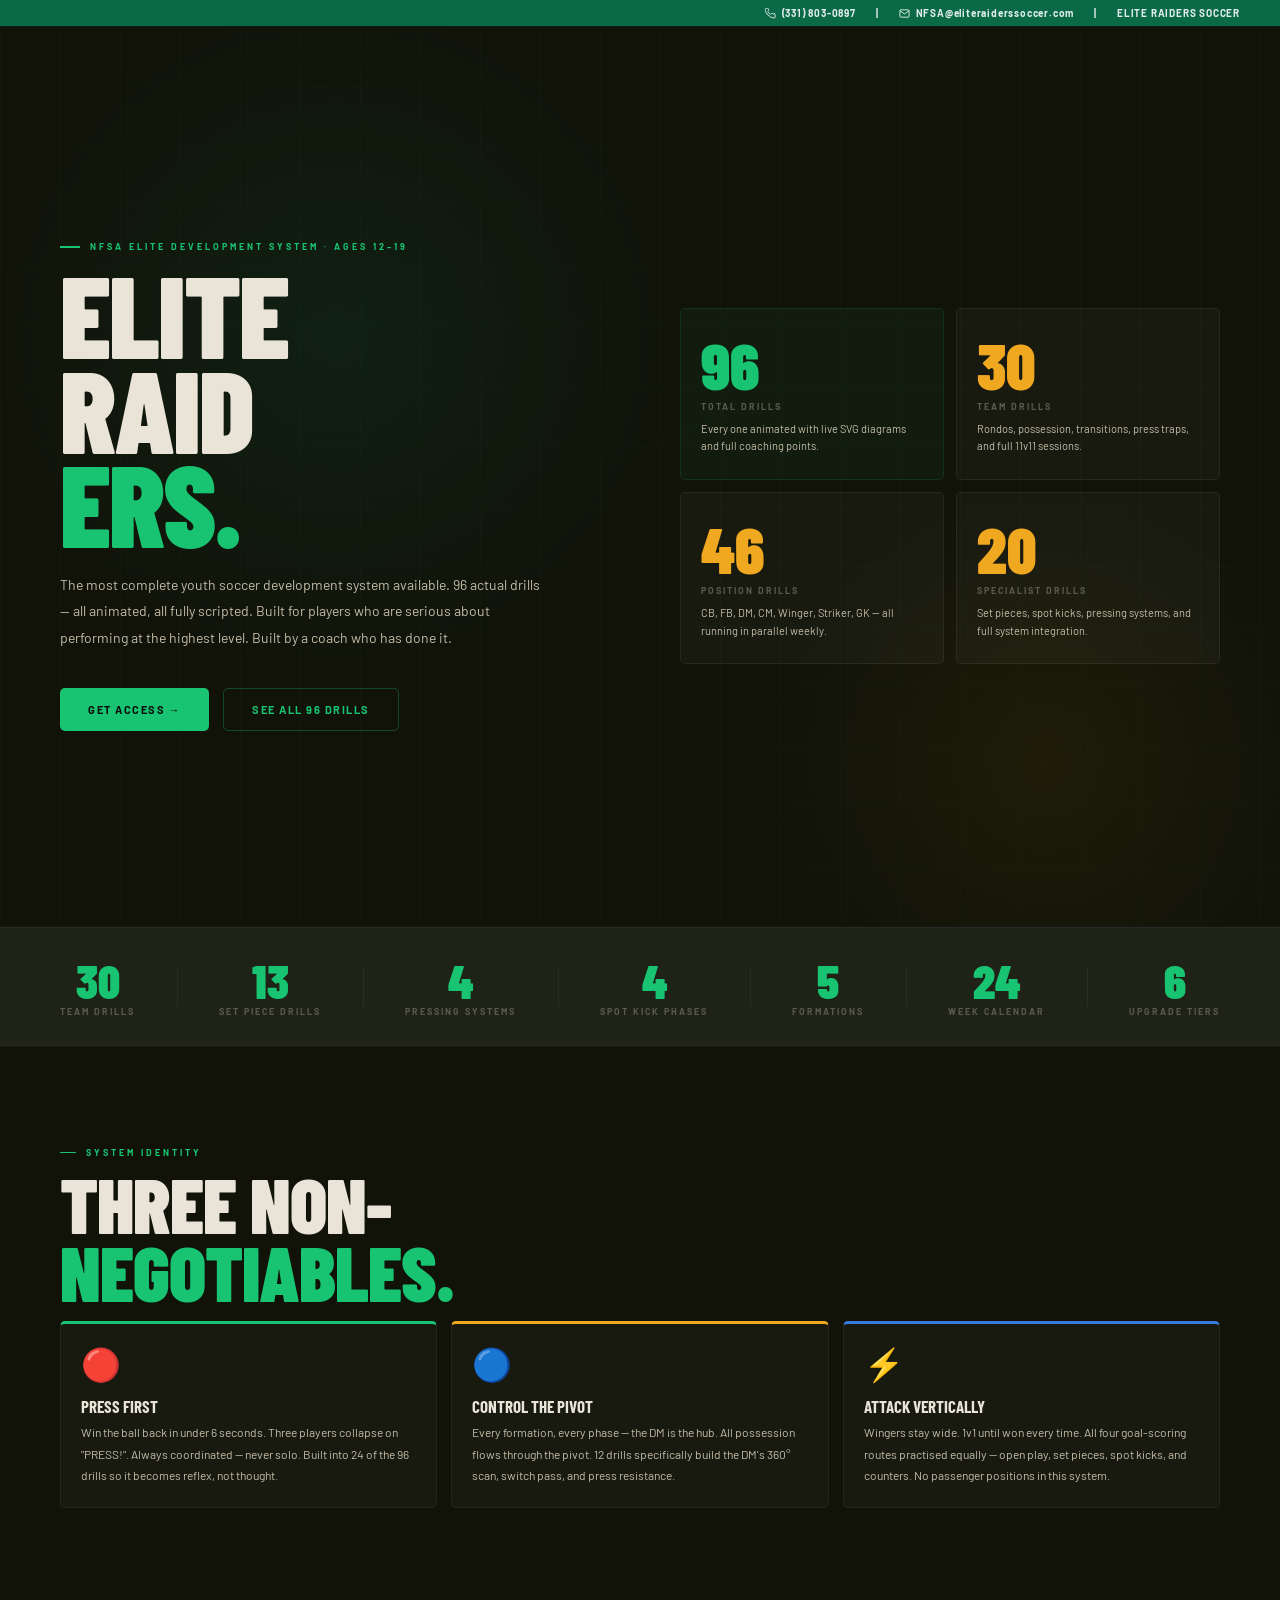
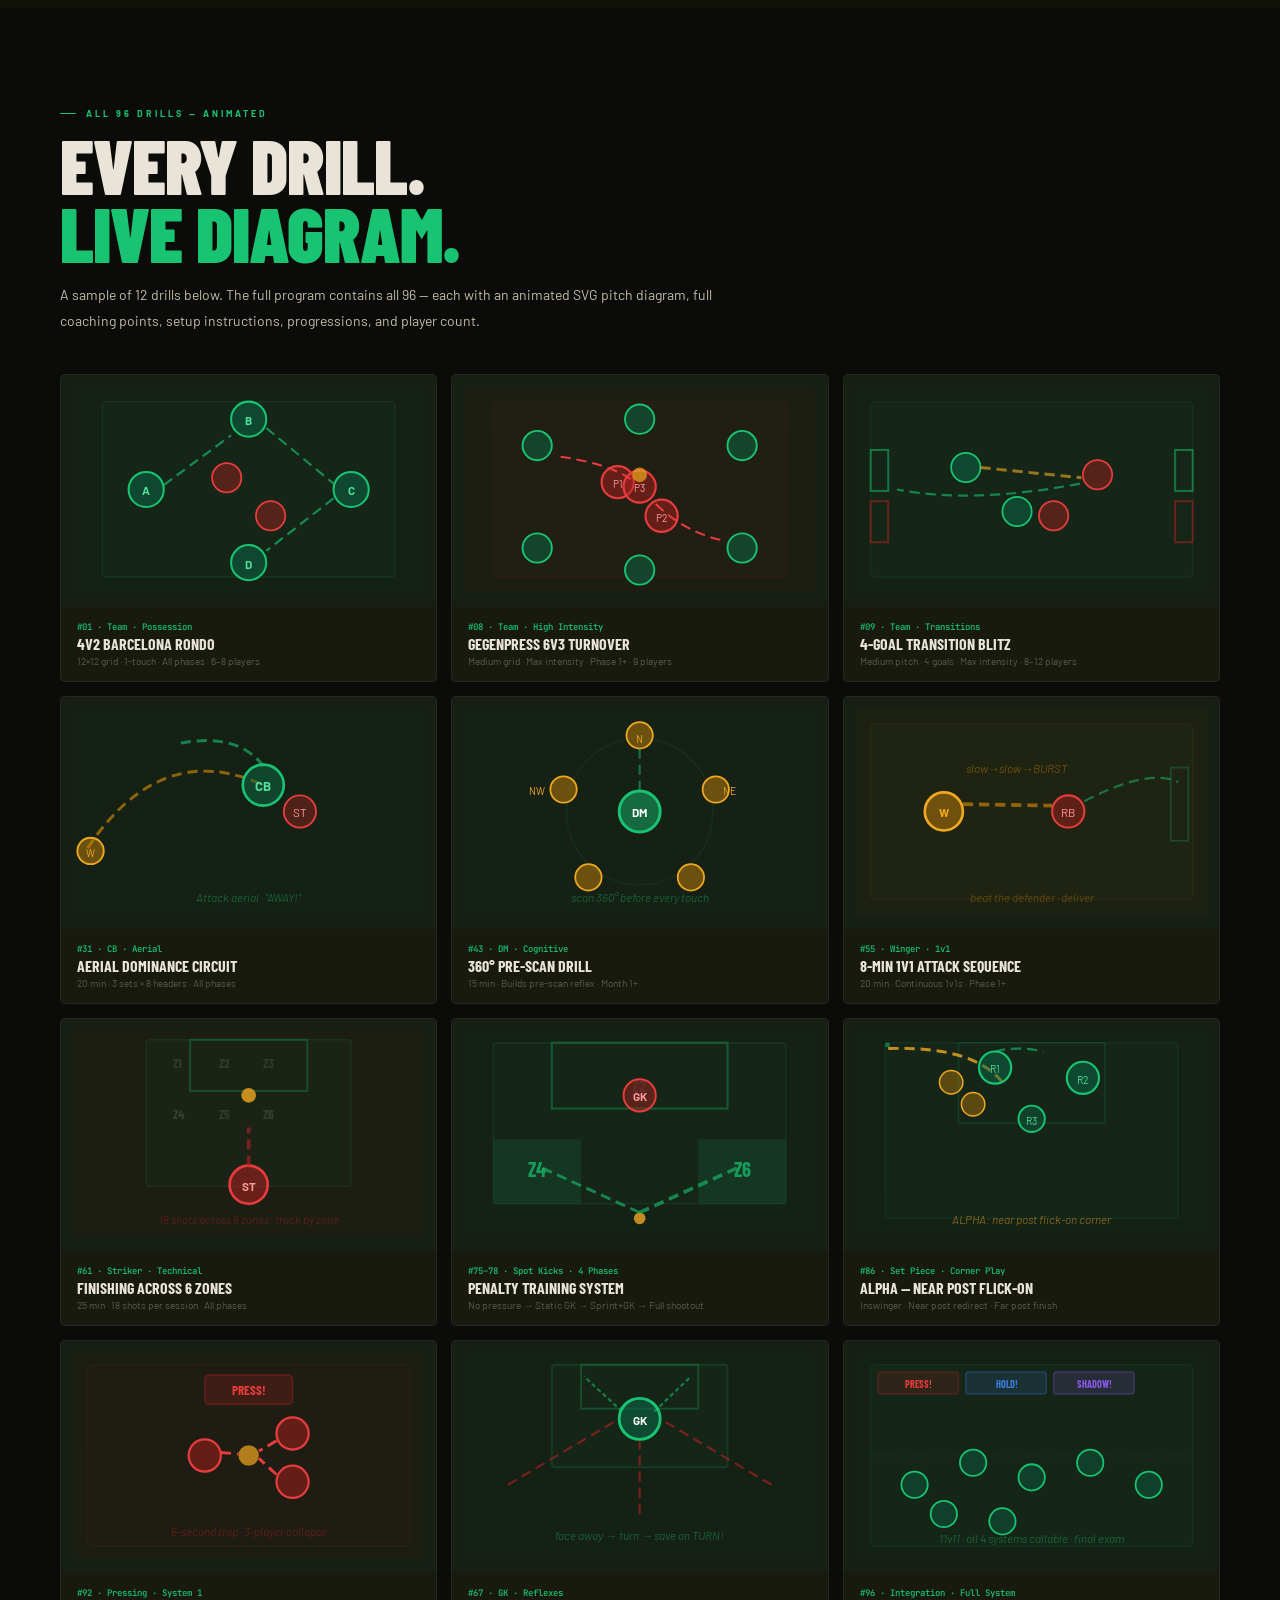
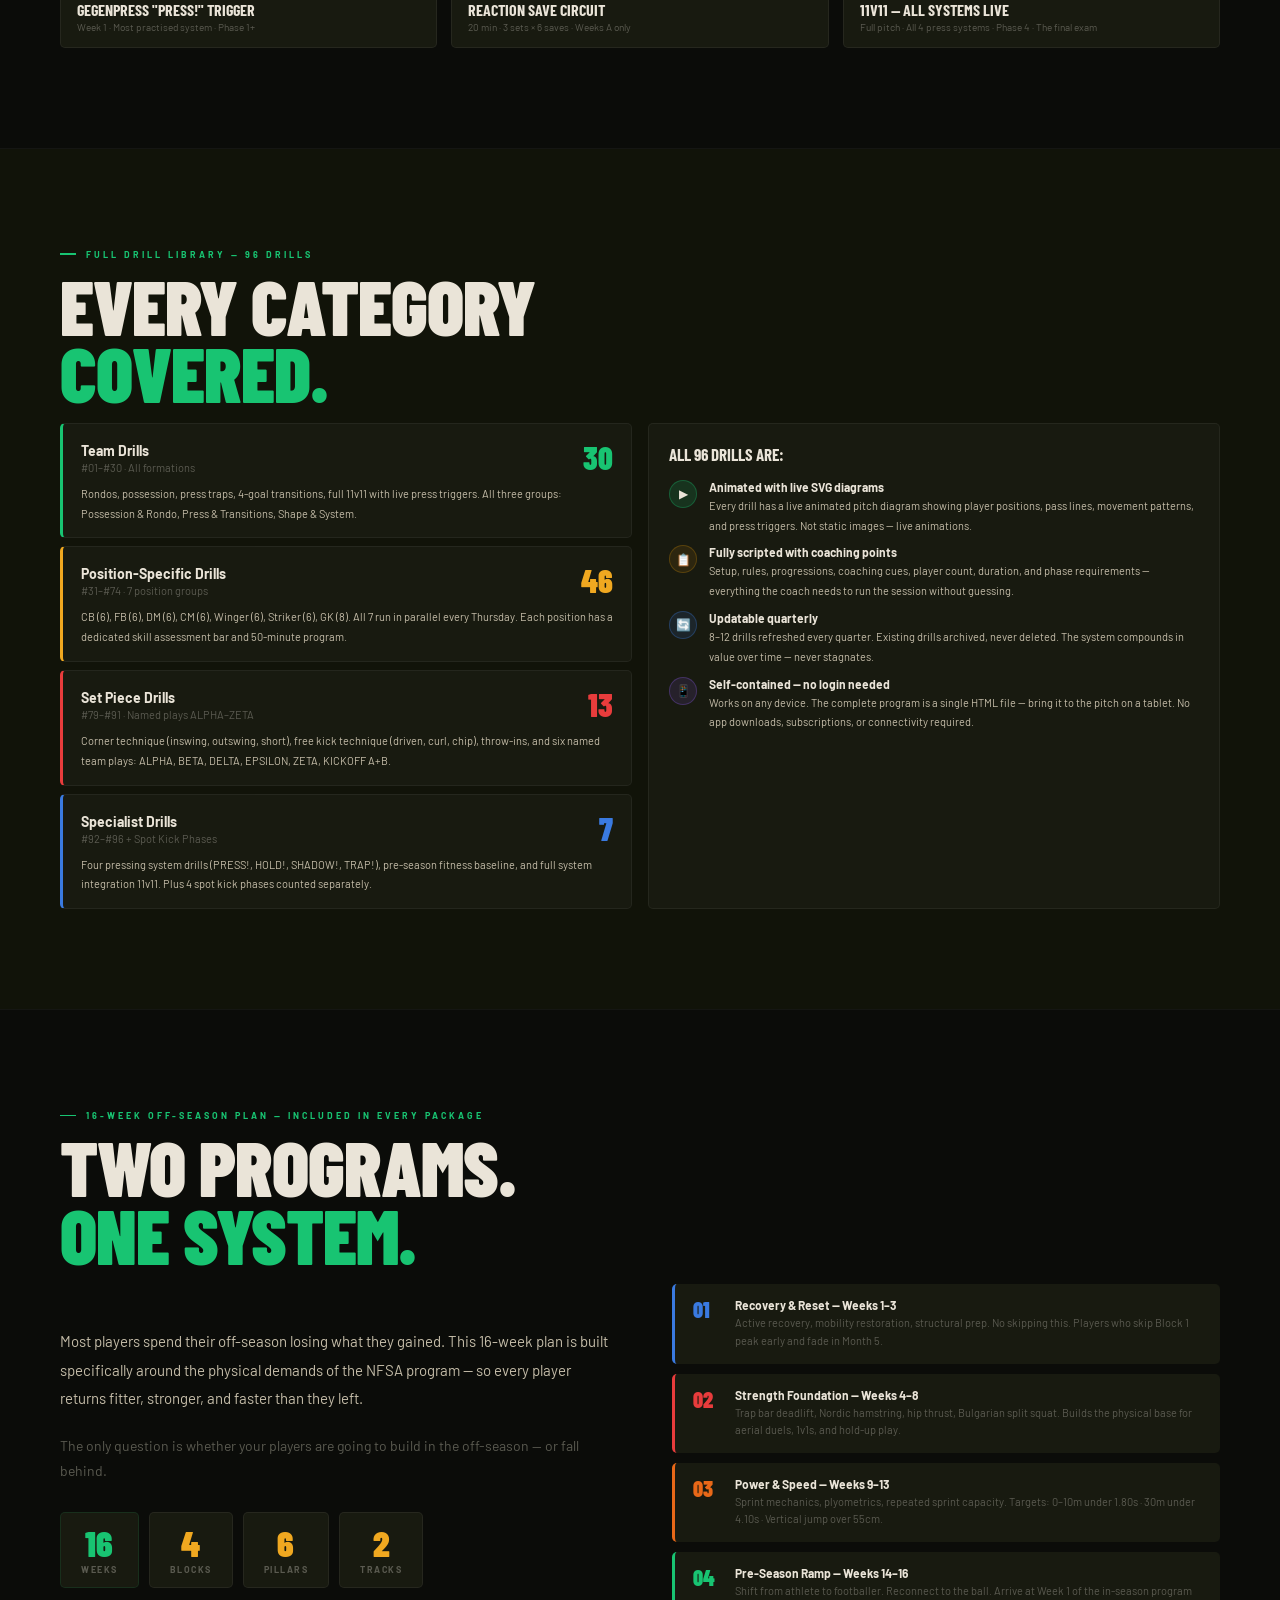
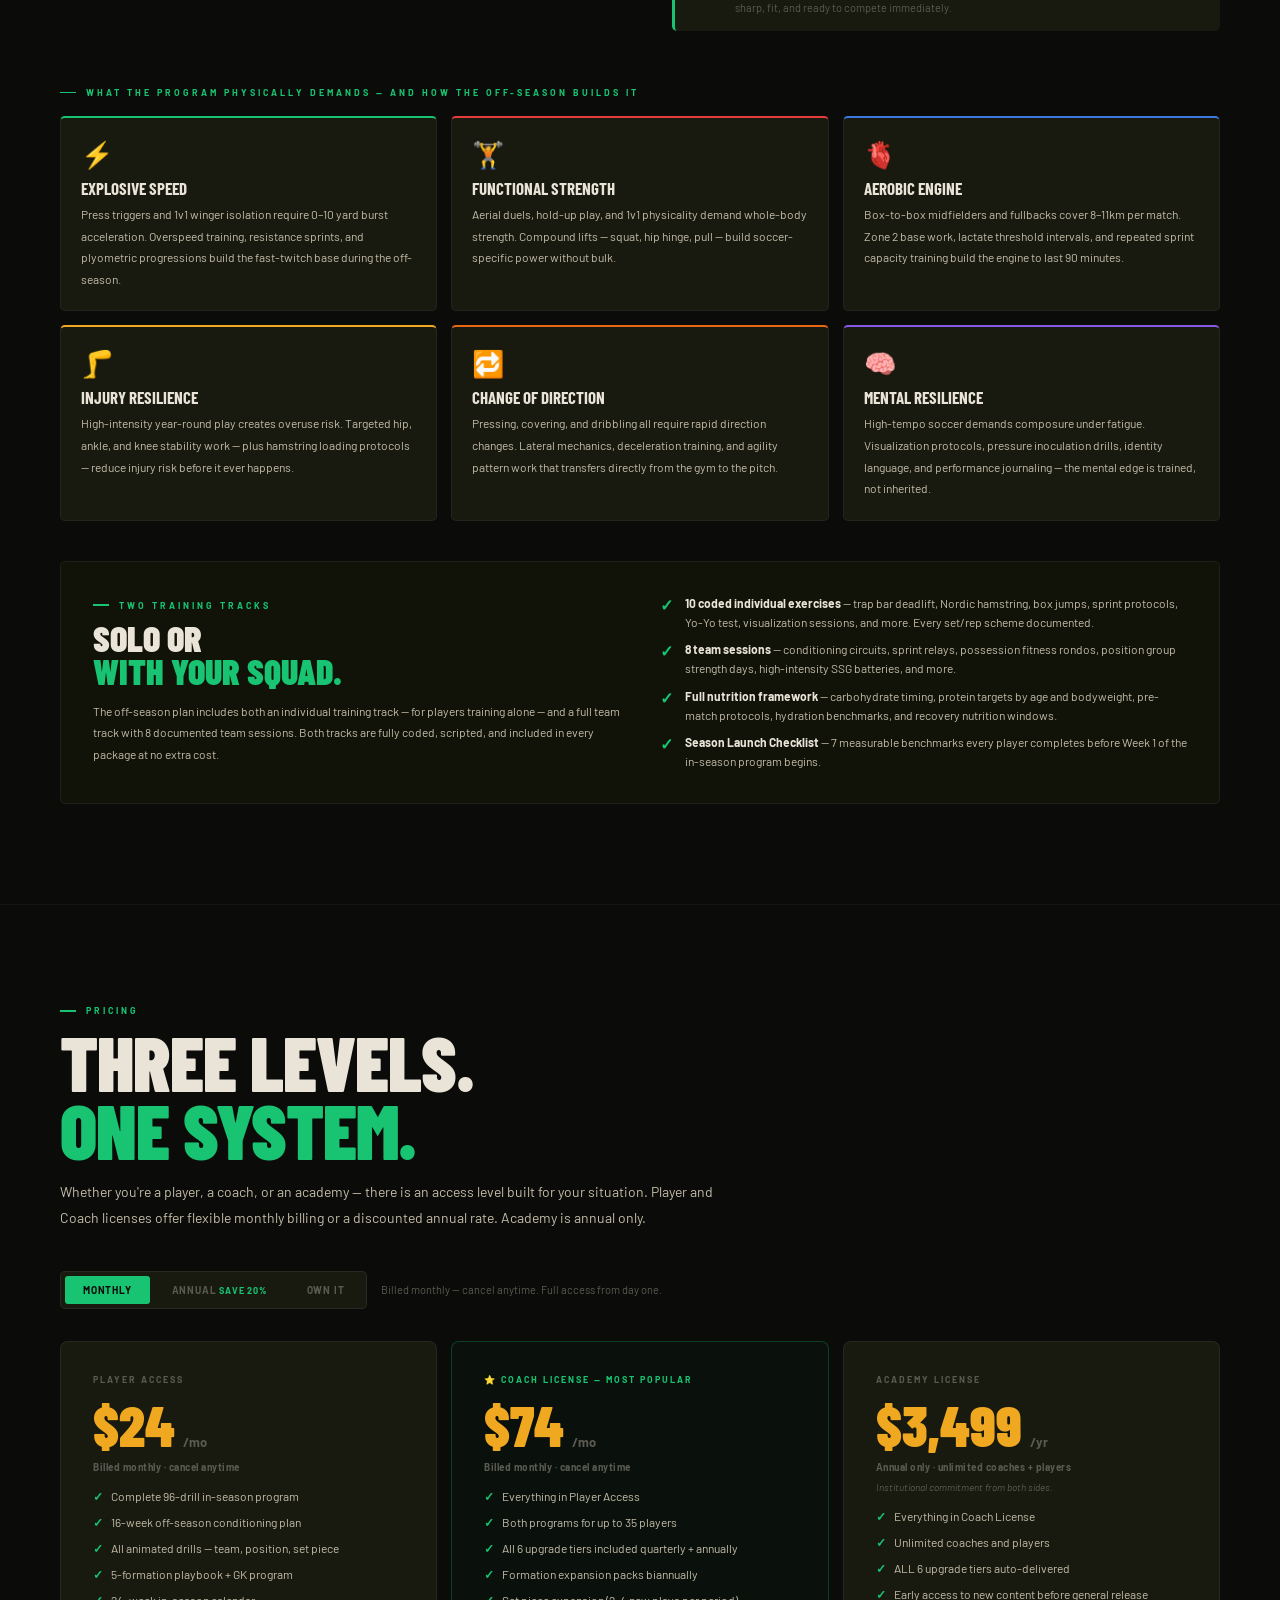
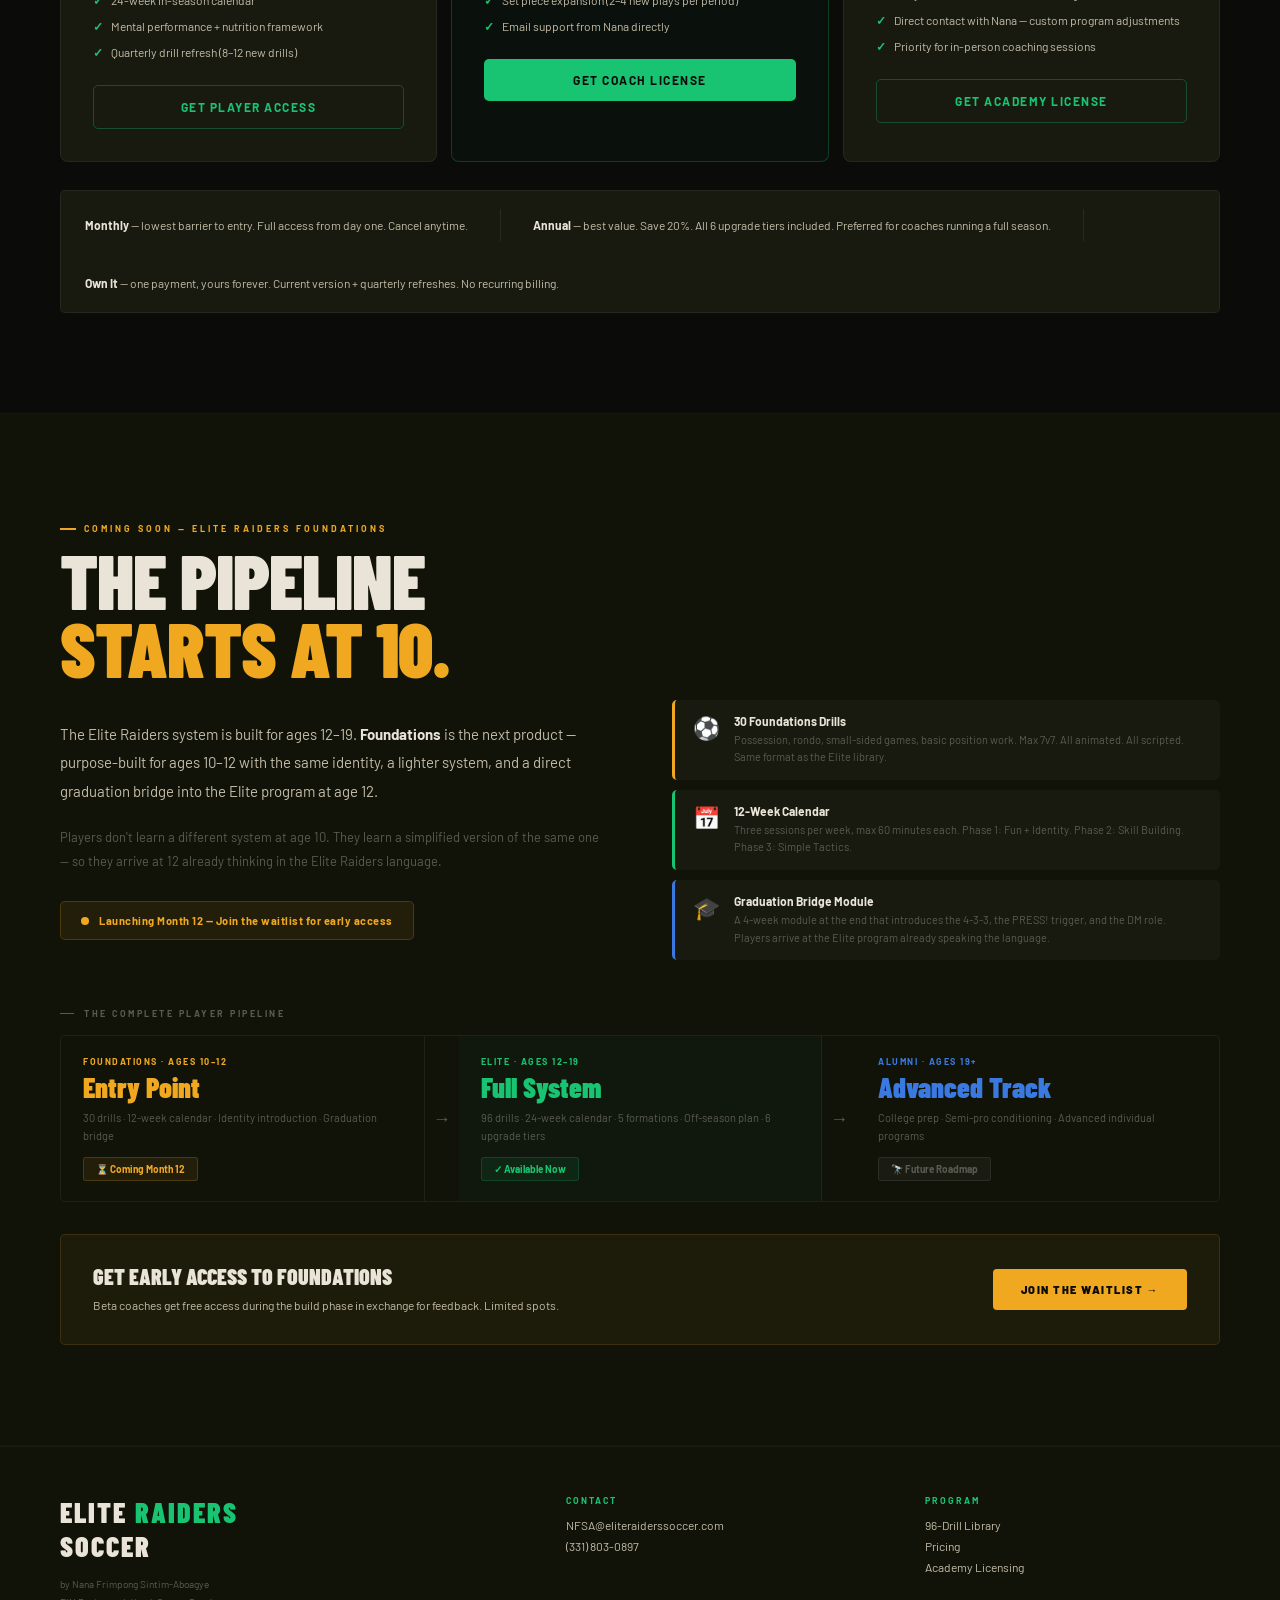
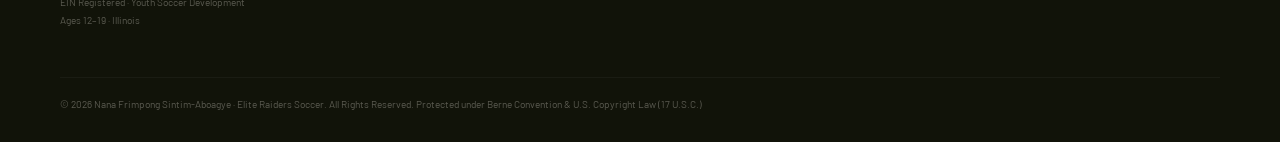
==== commit 7b0702c2: "option for monthly subscription" ====
--- a/html/index.html
+++ b/html/index.html
@@ -130,26 +130,6 @@
 .footer-link:hover{color:var(--lime);}
 .footer-bottom{border-top:1px solid rgba(255,255,255,.04);padding-top:20px;display:flex;justify-content:space-between;align-items:center;flex-wrap:wrap;gap:12px;}
 .footer-copy-line{font-size:10px;color:var(--mist2,#2A2A22);}
-
-/* ── CONTACT MODAL ─────────────────────────────────────── */
-#contact-modal{position:fixed;inset:0;z-index:9999;align-items:center;justify-content:center;padding:20px;}
-.modal-overlay{position:absolute;inset:0;background:rgba(0,0,0,.75);backdrop-filter:blur(4px);}
-.modal-box{position:relative;background:var(--dk3);border:1px solid rgba(255,255,255,.08);border-radius:var(--r);padding:40px;width:100%;max-width:480px;max-height:90vh;overflow-y:auto;}
-.modal-close{position:absolute;top:16px;right:16px;background:none;border:none;color:var(--mist);font-size:26px;cursor:pointer;line-height:1;padding:4px 10px;}
-.modal-close:hover{color:var(--cream);}
-.modal-title{font-family:'Barlow Condensed',sans-serif;font-size:24px;font-weight:700;letter-spacing:1px;text-transform:uppercase;color:var(--cream);margin-bottom:4px;}
-.modal-sub{font-size:10px;color:var(--lime);margin-bottom:24px;font-family:'JetBrains Mono',monospace;text-transform:uppercase;letter-spacing:1px;}
-.form-group{margin-bottom:16px;}
-.form-group label{display:block;font-size:10px;font-weight:700;color:var(--mist);text-transform:uppercase;letter-spacing:1px;margin-bottom:6px;font-family:'Barlow Condensed',sans-serif;}
-.form-group input,.form-group textarea{width:100%;background:var(--dk4);border:1px solid rgba(255,255,255,.08);border-radius:var(--r);padding:12px 14px;color:var(--cream);font-size:13px;font-family:'JetBrains Mono',monospace;outline:none;transition:border-color .2s;}
-.form-group input:focus,.form-group textarea:focus{border-color:var(--lime);}
-.form-group textarea{resize:vertical;min-height:100px;}
-.form-submit{width:100%;padding:14px;background:var(--lime);color:#080807;font-family:'Barlow Condensed',sans-serif;font-weight:700;font-size:14px;letter-spacing:2px;text-transform:uppercase;border:none;border-radius:var(--r);cursor:pointer;transition:background .2s,transform .1s;margin-top:4px;}
-.form-submit:hover{background:var(--lime2);}
-.form-submit:active{transform:scale(.98);}
-.form-feedback{margin-top:14px;padding:12px 16px;border-radius:var(--r);font-size:12px;text-align:center;display:none;}
-.form-feedback.success{background:rgba(24,196,114,.12);border:1px solid rgba(24,196,114,.35);color:var(--lime);}
-.form-feedback.error{background:rgba(232,60,60,.12);border:1px solid rgba(232,60,60,.35);color:var(--red2);}
 </style>
 </head>
 <body>
@@ -158,7 +138,7 @@
 <div class="cbar">
   <a href="tel:+13318030897"><svg width="11" height="11" viewBox="0 0 24 24" fill="none"><path d="M22 16.92v3a2 2 0 01-2.18 2 19.79 19.79 0 01-8.63-3.07A19.5 19.5 0 013.07 11a19.79 19.79 0 01-3.07-8.67A2 2 0 012 .18h3a2 2 0 012 1.72c.127.96.361 1.903.7 2.81a2 2 0 01-.45 2.11L6.09 7.91a16 16 0 006 6l1.27-1.27a2 2 0 012.11-.45c.907.339 1.85.573 2.81.7A2 2 0 0122 14.92v2z" stroke="currentColor" stroke-width="2"/></svg>(331) 803-0897</a>
   <span class="cbar-sep">|</span>
-  <a href="#" onclick="openModal('General Inquiry');return false;"><svg width="11" height="11" viewBox="0 0 24 24" fill="none"><path d="M4 4h16c1.1 0 2 .9 2 2v12c0 1.1-.9 2-2 2H4c-1.1 0-2-.9-2-2V6c0-1.1.9-2 2-2z" stroke="currentColor" stroke-width="2"/><polyline points="22,6 12,13 2,6" stroke="currentColor" stroke-width="2"/></svg>NFSA@eliteraiderssoccer.com</a>
+  <a href="mailto:NFSA@eliteraiderssoccer.com"><svg width="11" height="11" viewBox="0 0 24 24" fill="none"><path d="M4 4h16c1.1 0 2 .9 2 2v12c0 1.1-.9 2-2 2H4c-1.1 0-2-.9-2-2V6c0-1.1.9-2 2-2z" stroke="currentColor" stroke-width="2"/><polyline points="22,6 12,13 2,6" stroke="currentColor" stroke-width="2"/></svg>NFSA@eliteraiderssoccer.com</a>
   <span class="cbar-sep">|</span>
   <span class="cbar-brand">Elite Raiders Soccer</span>
 </div>
@@ -174,7 +154,7 @@
       <h1>ELITE<br>RAID<br><em>ERS.</em></h1>
       <p class="hero-desc">The most complete youth soccer development system available. 96 actual drills — all animated, all fully scripted. Built for players who are serious about performing at the highest level. Built by a coach who has done it.</p>
       <div class="btn-row">
-        <a href="#" onclick="openModal('Get Access - Elite Raiders Soccer');return false;" class="btn btn-primary">Get Access →</a>
+        <a href="mailto:NFSA@eliteraiderssoccer.com" class="btn btn-primary">Get Access →</a>
         <a href="#drills" class="btn btn-secondary">See All 96 Drills</a>
       </div>
     </div>
@@ -788,13 +768,29 @@
   <div class="sec-inner">
     <div class="eyebrow">Pricing</div>
     <div class="sh2">THREE LEVELS.<br><em>ONE SYSTEM.</em></div>
-    <p class="lead">Whether you're a player building your individual game, a coach managing a squad, or an academy building a program — there is an access level designed for exactly your situation.</p>
+    <p class="lead">Whether you're a player, a coach, or an academy — there is an access level built for your situation. Player and Coach licenses offer flexible monthly billing or a discounted annual rate. Academy is annual only.</p>
+
+    <!-- billing toggle -->
+    <div style="display:flex;align-items:center;gap:14px;margin-bottom:32px;flex-wrap:wrap;">
+      <div style="display:flex;gap:4px;background:var(--dk3);border:1px solid rgba(255,255,255,.07);border-radius:5px;padding:4px;">
+        <button id="btn-monthly" onclick="setBilling('monthly')" style="font-family:inherit;font-size:10px;font-weight:700;letter-spacing:.8px;text-transform:uppercase;padding:8px 18px;border-radius:3px;border:none;cursor:pointer;background:var(--lime);color:var(--dk);transition:all .15s;">Monthly</button>
+        <button id="btn-annual" onclick="setBilling('annual')" style="font-family:inherit;font-size:10px;font-weight:700;letter-spacing:.8px;text-transform:uppercase;padding:8px 18px;border-radius:3px;border:none;cursor:pointer;background:transparent;color:var(--mist);transition:all .15s;">Annual <span style="font-size:9px;color:var(--lime);">Save 20%</span></button>
+        <button id="btn-onetime" onclick="setBilling('onetime')" style="font-family:inherit;font-size:10px;font-weight:700;letter-spacing:.8px;text-transform:uppercase;padding:8px 18px;border-radius:3px;border:none;cursor:pointer;background:transparent;color:var(--mist);transition:all .15s;">Own It</button>
+      </div>
+      <div id="billing-note" style="font-size:11px;color:var(--mist);line-height:1.6;">Billed monthly — cancel anytime. Full access from day one.</div>
+    </div>
+
     <div class="g3">
+      <!-- PLAYER -->
       <div class="pcard">
         <div style="font-size:9px;font-weight:700;letter-spacing:2px;text-transform:uppercase;color:var(--mist);margin-bottom:12px;">Player Access</div>
-        <div class="price-n">$249</div>
-        <div class="price-per">One-time purchase</div>
-        <div class="price-list">
+        <div style="display:flex;align-items:baseline;gap:8px;margin-bottom:4px;">
+          <div class="price-n" id="player-price">$24</div>
+          <div id="player-suffix" style="font-size:13px;color:var(--mist);font-weight:700;">/mo</div>
+        </div>
+        <div class="price-per" id="player-per">Billed monthly · cancel anytime</div>
+        <div id="player-save" style="display:none;font-size:10px;font-weight:700;color:var(--lime);margin-top:5px;letter-spacing:.3px;">— Save $50 vs monthly</div>
+        <div class="price-list" style="margin-top:14px;">
           <div class="price-item">Complete 96-drill in-season program</div>
           <div class="price-item">16-week off-season conditioning plan</div>
           <div class="price-item">All animated drills — team, position, set piece</div>
@@ -803,13 +799,19 @@
           <div class="price-item">Mental performance + nutrition framework</div>
           <div class="price-item">Quarterly drill refresh (8–12 new drills)</div>
         </div>
-        <a href="#" onclick="openModal('Player Access - Elite Raiders Soccer');return false;" class="cta-btn outline" style="display:block;text-align:center;">Get Player Access</a>
-      </div>
+        <a href="mailto:NFSA@eliteraiderssoccer.com?subject=Player Access" class="cta-btn outline" style="display:block;text-align:center;margin-top:20px;">Get Player Access</a>
+      </div>
+
+      <!-- COACH -->
       <div class="pcard featured">
         <div style="font-size:9px;font-weight:700;letter-spacing:2px;text-transform:uppercase;color:var(--lime);margin-bottom:12px;">⭐ Coach License — Most Popular</div>
-        <div class="price-n">$799</div>
-        <div class="price-per">per season (12 months)</div>
-        <div class="price-list">
+        <div style="display:flex;align-items:baseline;gap:8px;margin-bottom:4px;">
+          <div class="price-n" id="coach-price">$74</div>
+          <div id="coach-suffix" style="font-size:13px;color:var(--mist);font-weight:700;">/mo</div>
+        </div>
+        <div class="price-per" id="coach-per">Billed monthly · cancel anytime</div>
+        <div id="coach-save" style="display:none;font-size:10px;font-weight:700;color:var(--lime);margin-top:5px;letter-spacing:.3px;">— Save $239 vs monthly</div>
+        <div class="price-list" style="margin-top:14px;">
           <div class="price-item">Everything in Player Access</div>
           <div class="price-item">Both programs for up to 35 players</div>
           <div class="price-item">All 6 upgrade tiers included quarterly + annually</div>
@@ -817,13 +819,19 @@
           <div class="price-item">Set piece expansion (2–4 new plays per period)</div>
           <div class="price-item">Email support from Nana directly</div>
         </div>
-        <a href="#" onclick="openModal('Coach License - Elite Raiders Soccer');return false;" class="cta-btn lime" style="display:block;text-align:center;">Get Coach License</a>
-      </div>
+        <a href="mailto:NFSA@eliteraiderssoccer.com?subject=Coach License" class="cta-btn lime" style="display:block;text-align:center;margin-top:20px;">Get Coach License</a>
+      </div>
+
+      <!-- ACADEMY -->
       <div class="pcard">
         <div style="font-size:9px;font-weight:700;letter-spacing:2px;text-transform:uppercase;color:var(--mist);margin-bottom:12px;">Academy License</div>
-        <div class="price-n">$3,499</div>
-        <div class="price-per">per year · unlimited coaches + players</div>
-        <div class="price-list">
+        <div style="display:flex;align-items:baseline;gap:8px;margin-bottom:4px;">
+          <div class="price-n">$3,499</div>
+          <div style="font-size:13px;color:var(--mist);font-weight:700;">/yr</div>
+        </div>
+        <div class="price-per">Annual only · unlimited coaches + players</div>
+        <div style="font-size:10px;color:var(--mist);margin-top:8px;font-style:italic;">Institutional commitment from both sides.</div>
+        <div class="price-list" style="margin-top:14px;">
           <div class="price-item">Everything in Coach License</div>
           <div class="price-item">Unlimited coaches and players</div>
           <div class="price-item">ALL 6 upgrade tiers auto-delivered</div>
@@ -831,15 +839,123 @@
           <div class="price-item">Direct contact with Nana — custom program adjustments</div>
           <div class="price-item">Priority for in-person coaching sessions</div>
         </div>
-        <a href="#" onclick="openModal('Academy License - Elite Raiders Soccer');return false;" class="cta-btn outline" style="display:block;text-align:center;">Get Academy License</a>
-      </div>
+        <a href="mailto:NFSA@eliteraiderssoccer.com?subject=Academy License" class="cta-btn outline" style="display:block;text-align:center;margin-top:20px;">Get Academy License</a>
+      </div>
+    </div>
+
+    <!-- COMPARISON NOTE -->
+    <div style="margin-top:28px;padding:18px 24px;background:var(--dk3);border:1px solid rgba(255,255,255,.06);border-radius:5px;display:flex;gap:32px;flex-wrap:wrap;align-items:center;">
+      <div style="font-size:12px;color:var(--cream2);line-height:1.7;"><strong style="color:var(--cream);">Monthly</strong> — lowest barrier to entry. Full access from day one. Cancel anytime.</div>
+      <div style="width:1px;height:32px;background:rgba(255,255,255,.07);flex-shrink:0;"></div>
+      <div style="font-size:12px;color:var(--cream2);line-height:1.7;"><strong style="color:var(--cream);">Annual</strong> — best value. Save 20%. All 6 upgrade tiers included. Preferred for coaches running a full season.</div>
+      <div style="width:1px;height:32px;background:rgba(255,255,255,.07);flex-shrink:0;"></div>
+      <div style="font-size:12px;color:var(--cream2);line-height:1.7;"><strong style="color:var(--cream);">Own It</strong> — one payment, yours forever. Current version + quarterly refreshes. No recurring billing.</div>
     </div>
   </div>
 </section>
 
+<script>
+function setBilling(type) {
+  const btns = {monthly:'btn-monthly',annual:'btn-annual',onetime:'btn-onetime'};
+  Object.entries(btns).forEach(([k,id]) => {
+    const el = document.getElementById(id);
+    el.style.background = k===type ? 'var(--lime)' : 'transparent';
+    el.style.color = k===type ? 'var(--dk)' : 'var(--mist)';
+  });
+  const data = {
+    monthly: {pp:'$24',ps:'/mo',pper:'Billed monthly · cancel anytime',cp:'$74',cs:'/mo',cper:'Billed monthly · cancel anytime',note:'Billed monthly — cancel anytime. Full access from day one.',psave:false,csave:false},
+    annual:  {pp:'$199',ps:'/yr',pper:'Billed annually — best value',cp:'$649',cs:'/yr',cper:'Billed annually — best value',note:'Billed annually — save 20% vs monthly. All upgrades included.',psave:true,csave:true},
+    onetime: {pp:'$249',ps:'',pper:'One-time purchase — own it forever',cp:'$799',cs:'',cper:'One-time purchase — own it forever',note:'Single payment. Current program + quarterly drill refreshes. No recurring billing.',psave:false,csave:false},
+  };
+  const d = data[type];
+  document.getElementById('player-price').textContent = d.pp;
+  document.getElementById('player-suffix').textContent = d.ps;
+  document.getElementById('player-per').textContent = d.pper;
+  document.getElementById('player-save').style.display = d.psave ? 'block' : 'none';
+  document.getElementById('coach-price').textContent = d.cp;
+  document.getElementById('coach-suffix').textContent = d.cs;
+  document.getElementById('coach-per').textContent = d.cper;
+  document.getElementById('coach-save').style.display = d.csave ? 'block' : 'none';
+  document.getElementById('billing-note').textContent = d.note;
+}
+</script>
+
 <div class="divider"></div>
 
-<!-- FOOTER -->
+<!-- FOUNDATIONS TIER -->
+<section class="sec" id="foundations" style="background:var(--dk2);">
+  <div class="sec-inner">
+    <div style="display:inline-flex;align-items:center;gap:8px;font-size:9px;font-weight:700;letter-spacing:3px;text-transform:uppercase;color:var(--gold2);margin-bottom:12px;">
+      <div style="width:16px;height:1.5px;background:var(--gold2);"></div>
+      COMING SOON — ELITE RAIDERS FOUNDATIONS
+    </div>
+    <div class="sh2" style="margin-bottom:18px;">THE PIPELINE<br><em style="color:var(--gold2);">STARTS AT 10.</em></div>
+
+    <div style="display:grid;grid-template-columns:1fr 1fr;gap:64px;align-items:center;margin-bottom:48px;" class="os-twocol">
+      <div>
+        <p style="font-size:15px;color:var(--cream2);line-height:1.9;margin-bottom:20px;">The Elite Raiders system is built for ages 12–19. <strong style="color:var(--cream);">Foundations</strong> is the next product — purpose-built for ages 10–12 with the same identity, a lighter system, and a direct graduation bridge into the Elite program at age 12.</p>
+        <p style="font-size:13px;color:var(--mist);line-height:1.85;margin-bottom:28px;">Players don't learn a different system at age 10. They learn a simplified version of the same one — so they arrive at 12 already thinking in the Elite Raiders language.</p>
+        <div style="display:inline-flex;align-items:center;gap:10px;background:rgba(240,168,32,.08);border:1px solid rgba(240,168,32,.2);border-radius:5px;padding:12px 20px;">
+          <div style="width:8px;height:8px;border-radius:50%;background:var(--gold2);animation:pulse-gold 2s ease-out infinite;flex-shrink:0;"></div>
+          <div style="font-size:11px;color:var(--gold2);font-weight:700;letter-spacing:.5px;">Launching Month 12 — Join the waitlist for early access</div>
+        </div>
+        <style>@keyframes pulse-gold{0%{box-shadow:0 0 0 0 rgba(240,168,32,.5);}100%{box-shadow:0 0 0 10px rgba(240,168,32,0);}}</style>
+      </div>
+      <div style="display:flex;flex-direction:column;gap:10px;">
+        <div style="display:flex;gap:14px;align-items:flex-start;padding:14px 18px;background:var(--dk3);border-radius:var(--r);border-left:3px solid var(--gold2);">
+          <div style="font-size:22px;flex-shrink:0;">⚽</div>
+          <div><div style="font-size:12px;font-weight:700;color:var(--cream);margin-bottom:3px;">30 Foundations Drills</div><div style="font-size:11px;color:var(--mist);line-height:1.6;">Possession, rondo, small-sided games, basic position work. Max 7v7. All animated. All scripted. Same format as the Elite library.</div></div>
+        </div>
+        <div style="display:flex;gap:14px;align-items:flex-start;padding:14px 18px;background:var(--dk3);border-radius:var(--r);border-left:3px solid var(--lime);">
+          <div style="font-size:22px;flex-shrink:0;">📅</div>
+          <div><div style="font-size:12px;font-weight:700;color:var(--cream);margin-bottom:3px;">12-Week Calendar</div><div style="font-size:11px;color:var(--mist);line-height:1.6;">Three sessions per week, max 60 minutes each. Phase 1: Fun + Identity. Phase 2: Skill Building. Phase 3: Simple Tactics.</div></div>
+        </div>
+        <div style="display:flex;gap:14px;align-items:flex-start;padding:14px 18px;background:var(--dk3);border-radius:var(--r);border-left:3px solid var(--blue2);">
+          <div style="font-size:22px;flex-shrink:0;">🎓</div>
+          <div><div style="font-size:12px;font-weight:700;color:var(--cream);margin-bottom:3px;">Graduation Bridge Module</div><div style="font-size:11px;color:var(--mist);line-height:1.6;">A 4-week module at the end that introduces the 4-3-3, the PRESS! trigger, and the DM role. Players arrive at the Elite program already speaking the language.</div></div>
+        </div>
+      </div>
+    </div>
+
+    <!-- THREE-TIER PIPELINE -->
+    <div style="margin-bottom:32px;">
+      <div style="font-size:9px;font-weight:700;letter-spacing:2.5px;text-transform:uppercase;color:var(--mist);margin-bottom:16px;display:flex;align-items:center;gap:10px;"><div style="width:14px;height:1.5px;background:var(--mist);"></div>The Complete Player Pipeline</div>
+      <div style="display:flex;gap:0;border:1px solid rgba(255,255,255,.06);border-radius:var(--r);overflow:hidden;">
+        <div style="flex:1;padding:20px 22px;border-right:1px solid rgba(255,255,255,.06);">
+          <div style="font-size:9px;font-weight:700;letter-spacing:1.5px;text-transform:uppercase;color:var(--gold2);margin-bottom:6px;">FOUNDATIONS · Ages 10–12</div>
+          <div style="font-family:'Barlow Condensed',sans-serif;font-size:28px;font-weight:900;color:var(--gold2);line-height:1;margin-bottom:8px;">Entry Point</div>
+          <div style="font-size:11px;color:var(--mist);line-height:1.65;">30 drills · 12-week calendar · Identity introduction · Graduation bridge</div>
+          <div style="margin-top:12px;font-size:10px;font-weight:700;color:var(--gold2);display:inline-flex;align-items:center;gap:6px;padding:5px 12px;background:rgba(240,168,32,.08);border:1px solid rgba(240,168,32,.2);border-radius:3px;">⏳ Coming Month 12</div>
+        </div>
+        <div style="display:flex;align-items:center;padding:0 8px;color:var(--mist);font-size:18px;">→</div>
+        <div style="flex:1;padding:20px 22px;border-right:1px solid rgba(255,255,255,.06);background:rgba(24,196,114,.03);">
+          <div style="font-size:9px;font-weight:700;letter-spacing:1.5px;text-transform:uppercase;color:var(--lime);margin-bottom:6px;">ELITE · Ages 12–19</div>
+          <div style="font-family:'Barlow Condensed',sans-serif;font-size:28px;font-weight:900;color:var(--lime);line-height:1;margin-bottom:8px;">Full System</div>
+          <div style="font-size:11px;color:var(--mist);line-height:1.65;">96 drills · 24-week calendar · 5 formations · Off-season plan · 6 upgrade tiers</div>
+          <div style="margin-top:12px;font-size:10px;font-weight:700;color:var(--lime);display:inline-flex;align-items:center;gap:6px;padding:5px 12px;background:rgba(24,196,114,.08);border:1px solid rgba(24,196,114,.2);border-radius:3px;">✓ Available Now</div>
+        </div>
+        <div style="display:flex;align-items:center;padding:0 8px;color:var(--mist);font-size:18px;">→</div>
+        <div style="flex:1;padding:20px 22px;">
+          <div style="font-size:9px;font-weight:700;letter-spacing:1.5px;text-transform:uppercase;color:var(--blue2);margin-bottom:6px;">ALUMNI · Ages 19+</div>
+          <div style="font-family:'Barlow Condensed',sans-serif;font-size:28px;font-weight:900;color:var(--blue2);line-height:1;margin-bottom:8px;">Advanced Track</div>
+          <div style="font-size:11px;color:var(--mist);line-height:1.65;">College prep · Semi-pro conditioning · Advanced individual programs</div>
+          <div style="margin-top:12px;font-size:10px;font-weight:700;color:var(--mist);display:inline-flex;align-items:center;gap:6px;padding:5px 12px;background:rgba(255,255,255,.04);border:1px solid rgba(255,255,255,.08);border-radius:3px;">🔭 Future Roadmap</div>
+        </div>
+      </div>
+    </div>
+
+    <!-- FOUNDATIONS WAITLIST CTA -->
+    <div style="background:rgba(240,168,32,.05);border:1px solid rgba(240,168,32,.15);border-radius:var(--r);padding:28px 32px;display:flex;justify-content:space-between;align-items:center;flex-wrap:wrap;gap:20px;">
+      <div>
+        <div style="font-family:'Barlow Condensed',sans-serif;font-size:22px;font-weight:900;color:var(--cream);text-transform:uppercase;margin-bottom:6px;">Get Early Access to Foundations</div>
+        <div style="font-size:12px;color:var(--cream2);line-height:1.7;">Beta coaches get free access during the build phase in exchange for feedback. Limited spots.</div>
+      </div>
+      <a href="mailto:NFSA@eliteraiderssoccer.com?subject=Foundations Early Access" style="display:inline-flex;align-items:center;gap:10px;background:var(--gold2);color:var(--dk);font-size:11px;font-weight:900;letter-spacing:1.5px;text-transform:uppercase;padding:14px 28px;border-radius:4px;white-space:nowrap;transition:all .2s;">Join the Waitlist →</a>
+    </div>
+  </div>
+</section>
+
+<div class="divider"></div>
 <footer>
   <div class="footer-inner">
     <div class="footer-grid">
@@ -849,14 +965,14 @@
       </div>
       <div>
         <div class="footer-h">Contact</div>
-        <a href="#" onclick="openModal('General Inquiry');return false;" class="footer-link">NFSA@eliteraiderssoccer.com</a>
+        <a href="mailto:NFSA@eliteraiderssoccer.com" class="footer-link">NFSA@eliteraiderssoccer.com</a>
         <a href="tel:+13318030897" class="footer-link">(331) 803-0897</a>
       </div>
       <div>
         <div class="footer-h">Program</div>
         <a href="#drills" class="footer-link">96-Drill Library</a>
         <a href="#pricing" class="footer-link">Pricing</a>
-        <a href="#" onclick="openModal('Academy Inquiry - Elite Raiders Soccer');return false;" class="footer-link">Academy Licensing</a>
+        <a href="mailto:NFSA@eliteraiderssoccer.com?subject=Academy Inquiry" class="footer-link">Academy Licensing</a>
       </div>
     </div>
     <div class="footer-bottom">
@@ -864,87 +980,5 @@
     </div>
   </div>
 </footer>
-
-<!-- ─── CONTACT MODAL ──────────────────────────────────── -->
-<div id="contact-modal" style="display:none;" aria-modal="true" role="dialog">
-  <div class="modal-overlay" onclick="closeModal()"></div>
-  <div class="modal-box">
-    <button class="modal-close" onclick="closeModal()" aria-label="Close">×</button>
-    <div class="modal-title">Get In Touch</div>
-    <div class="modal-sub" id="modal-subject-display"></div>
-    <form id="contact-form" action="https://formspree.io/f/mojrvyjv" method="POST">
-      <input type="hidden" name="subject" id="form-subject">
-      <div class="form-group">
-        <label for="form-name">Full Name</label>
-        <input type="text" id="form-name" name="name" required placeholder="Your name">
-      </div>
-      <div class="form-group">
-        <label for="form-email">Email Address</label>
-        <input type="email" id="form-email" name="email" required placeholder="your@email.com">
-      </div>
-      <div class="form-group">
-        <label for="form-phone">Phone (optional)</label>
-        <input type="tel" id="form-phone" name="phone" placeholder="(555) 000-0000">
-      </div>
-      <div class="form-group">
-        <label for="form-message">Message</label>
-        <textarea id="form-message" name="message" rows="4" placeholder="Tell us about your team, age group, or any questions..."></textarea>
-      </div>
-      <button type="submit" class="form-submit">Send Message</button>
-      <div id="form-feedback" class="form-feedback"></div>
-    </form>
-  </div>
-</div>
-
-<script>
-function openModal(subject) {
-  const modal = document.getElementById('contact-modal');
-  document.getElementById('form-subject').value = subject;
-  document.getElementById('modal-subject-display').textContent = subject;
-  const fb = document.getElementById('form-feedback');
-  fb.style.display = 'none';
-  fb.className = 'form-feedback';
-  document.getElementById('contact-form').reset();
-  document.getElementById('form-subject').value = subject;
-  modal.style.display = 'flex';
-  document.body.style.overflow = 'hidden';
-}
-function closeModal() {
-  document.getElementById('contact-modal').style.display = 'none';
-  document.body.style.overflow = '';
-}
-document.getElementById('contact-form').addEventListener('submit', async function(e) {
-  e.preventDefault();
-  const btn = this.querySelector('.form-submit');
-  const fb = document.getElementById('form-feedback');
-  btn.textContent = 'Sending...';
-  btn.disabled = true;
-  fb.style.display = 'none';
-  try {
-    const res = await fetch(this.action, {
-      method: 'POST',
-      body: new FormData(this),
-      headers: { 'Accept': 'application/json' }
-    });
-    fb.style.display = 'block';
-    if (res.ok) {
-      fb.className = 'form-feedback success';
-      fb.textContent = '✓ Message sent! We\'ll be in touch shortly.';
-      this.reset();
-    } else {
-      fb.className = 'form-feedback error';
-      fb.textContent = 'Something went wrong. Please try again.';
-    }
-  } catch {
-    fb.style.display = 'block';
-    fb.className = 'form-feedback error';
-    fb.textContent = 'Something went wrong. Please try again.';
-  }
-  btn.textContent = 'Send Message';
-  btn.disabled = false;
-});
-document.addEventListener('keydown', e => { if (e.key === 'Escape') closeModal(); });
-</script>
-
 </body>
 </html>
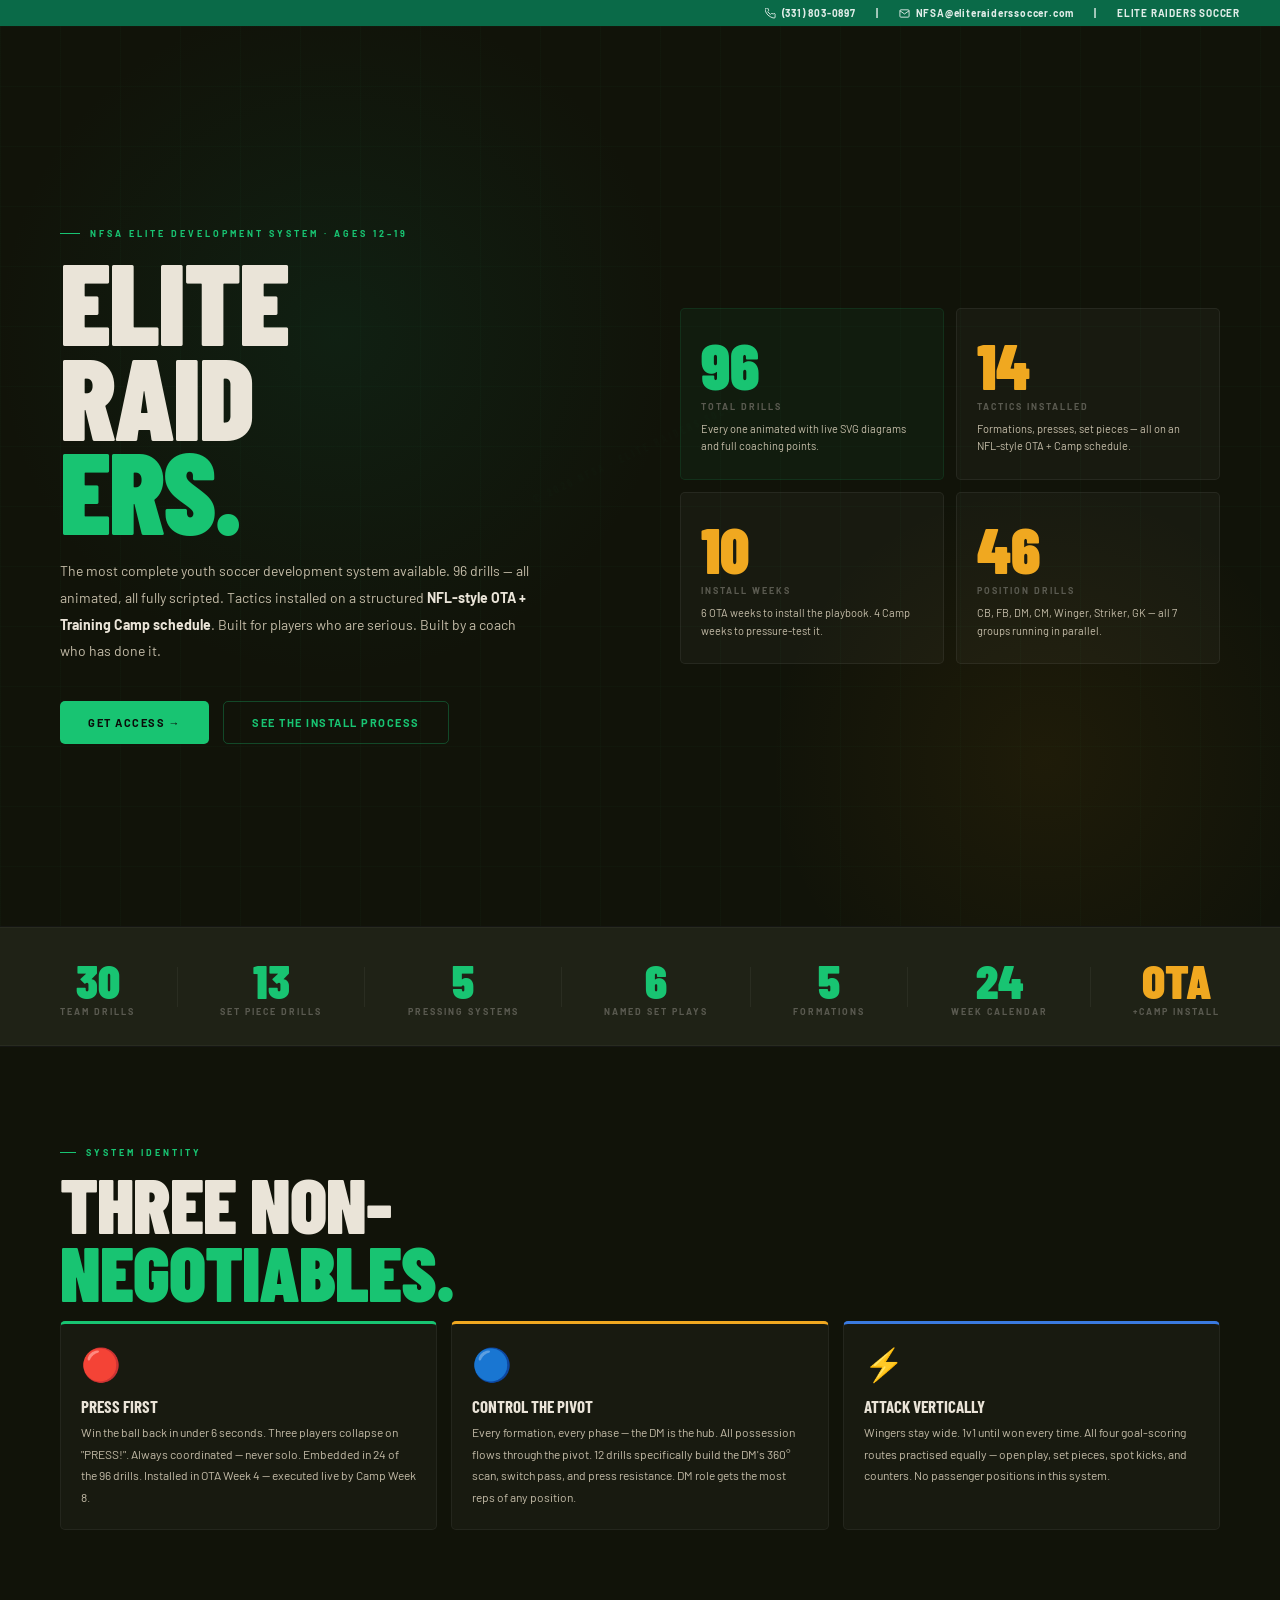
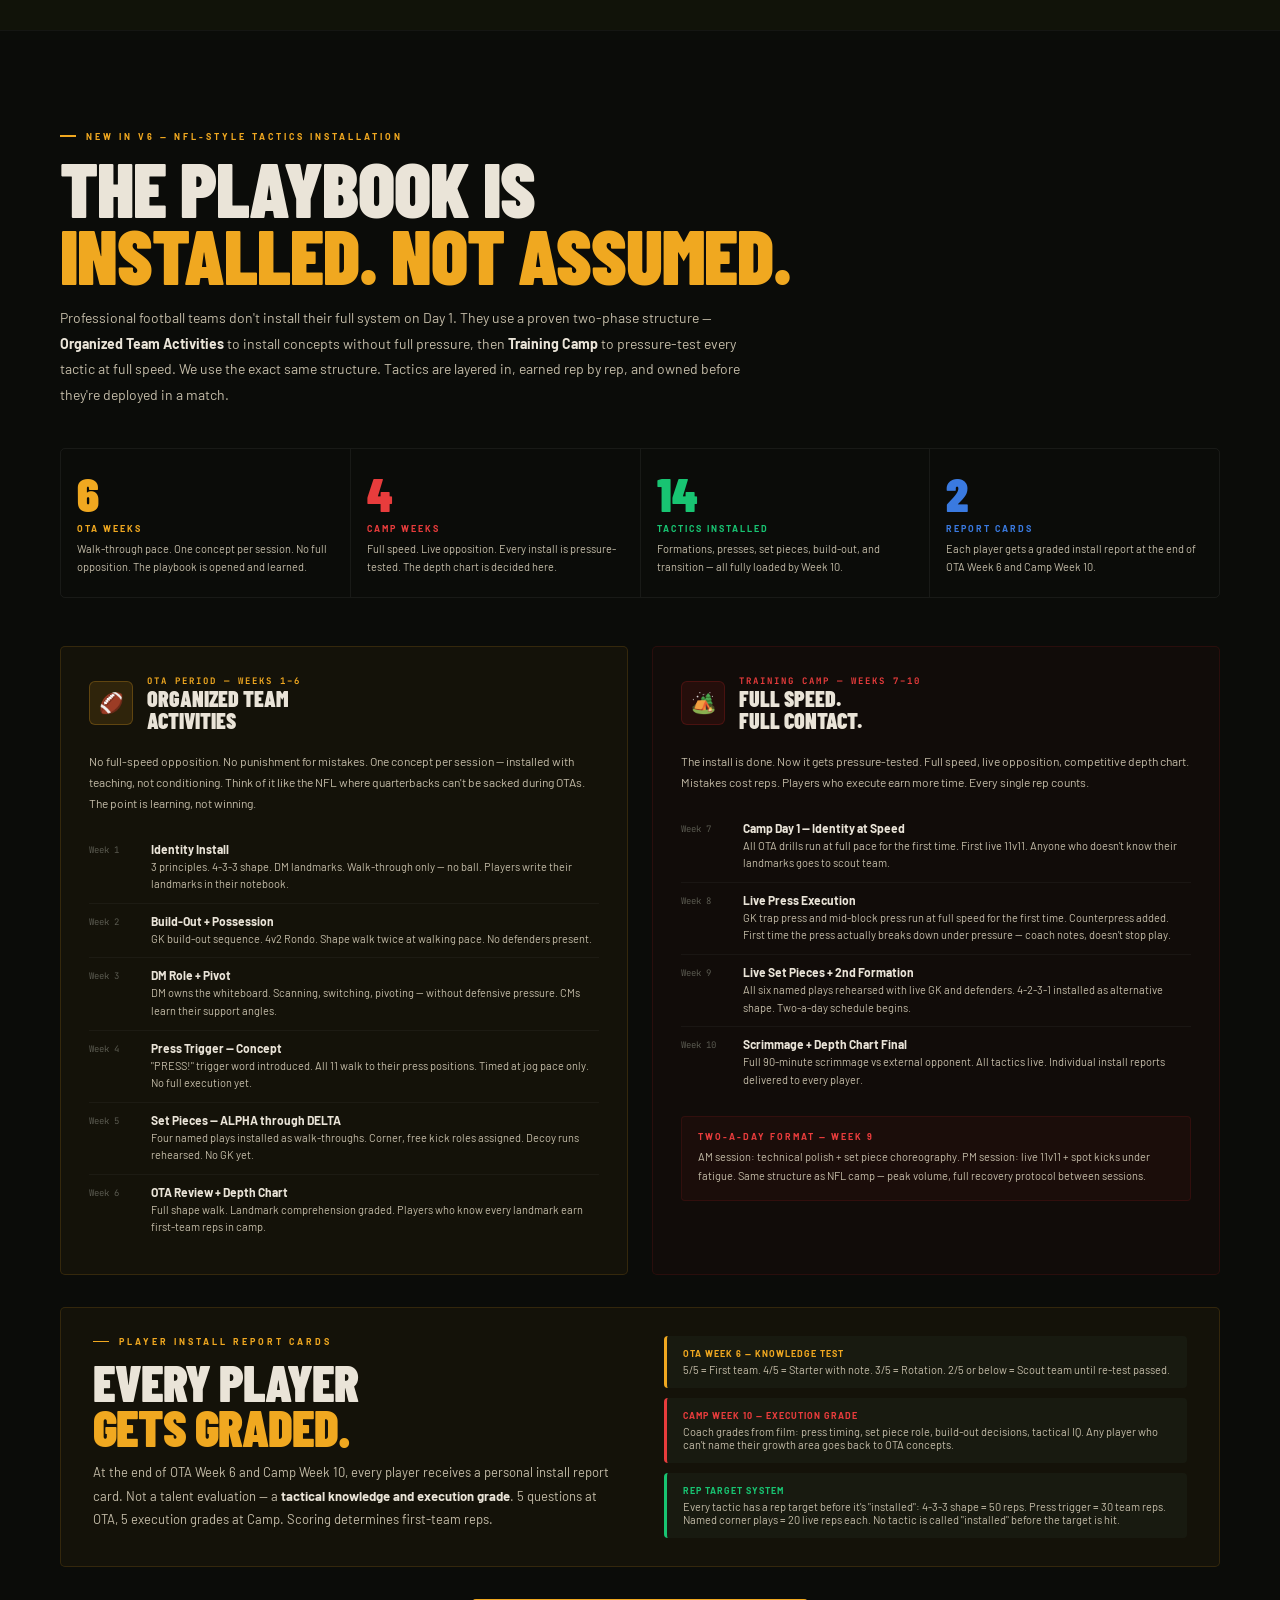
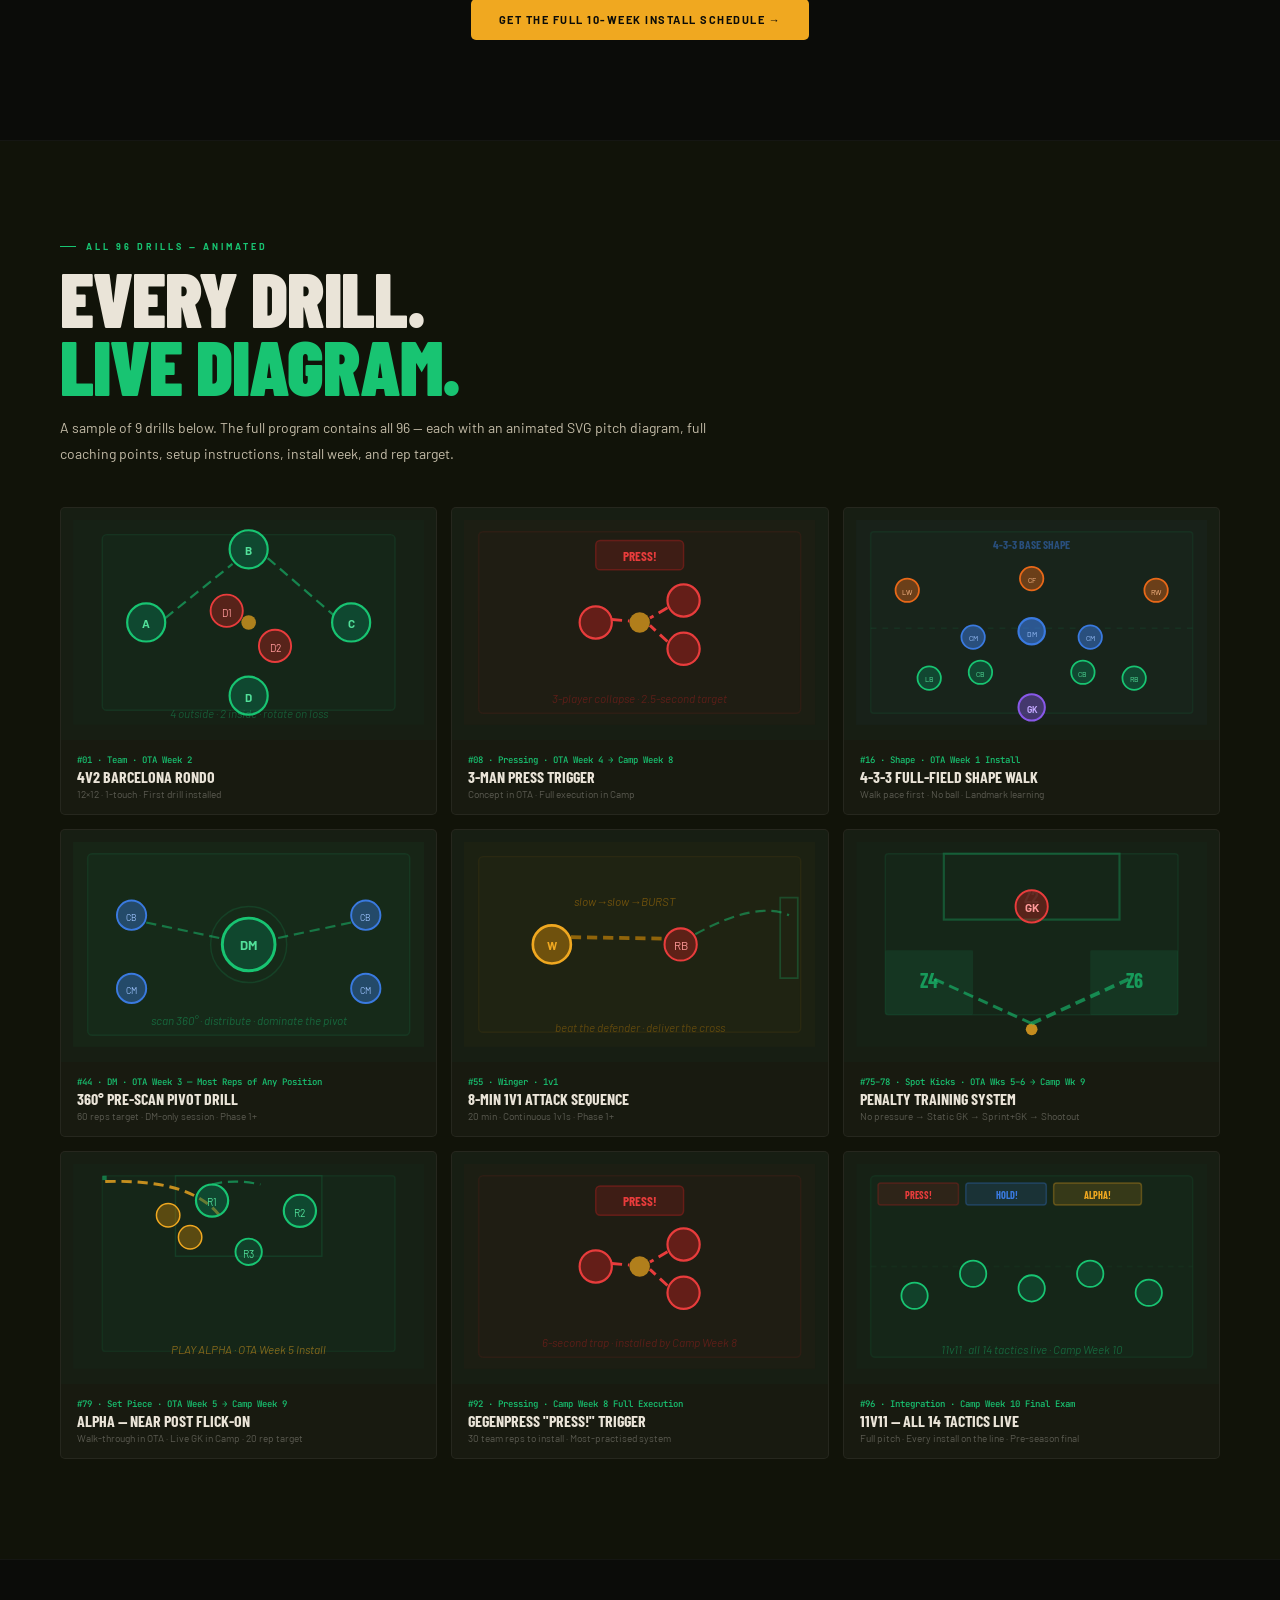
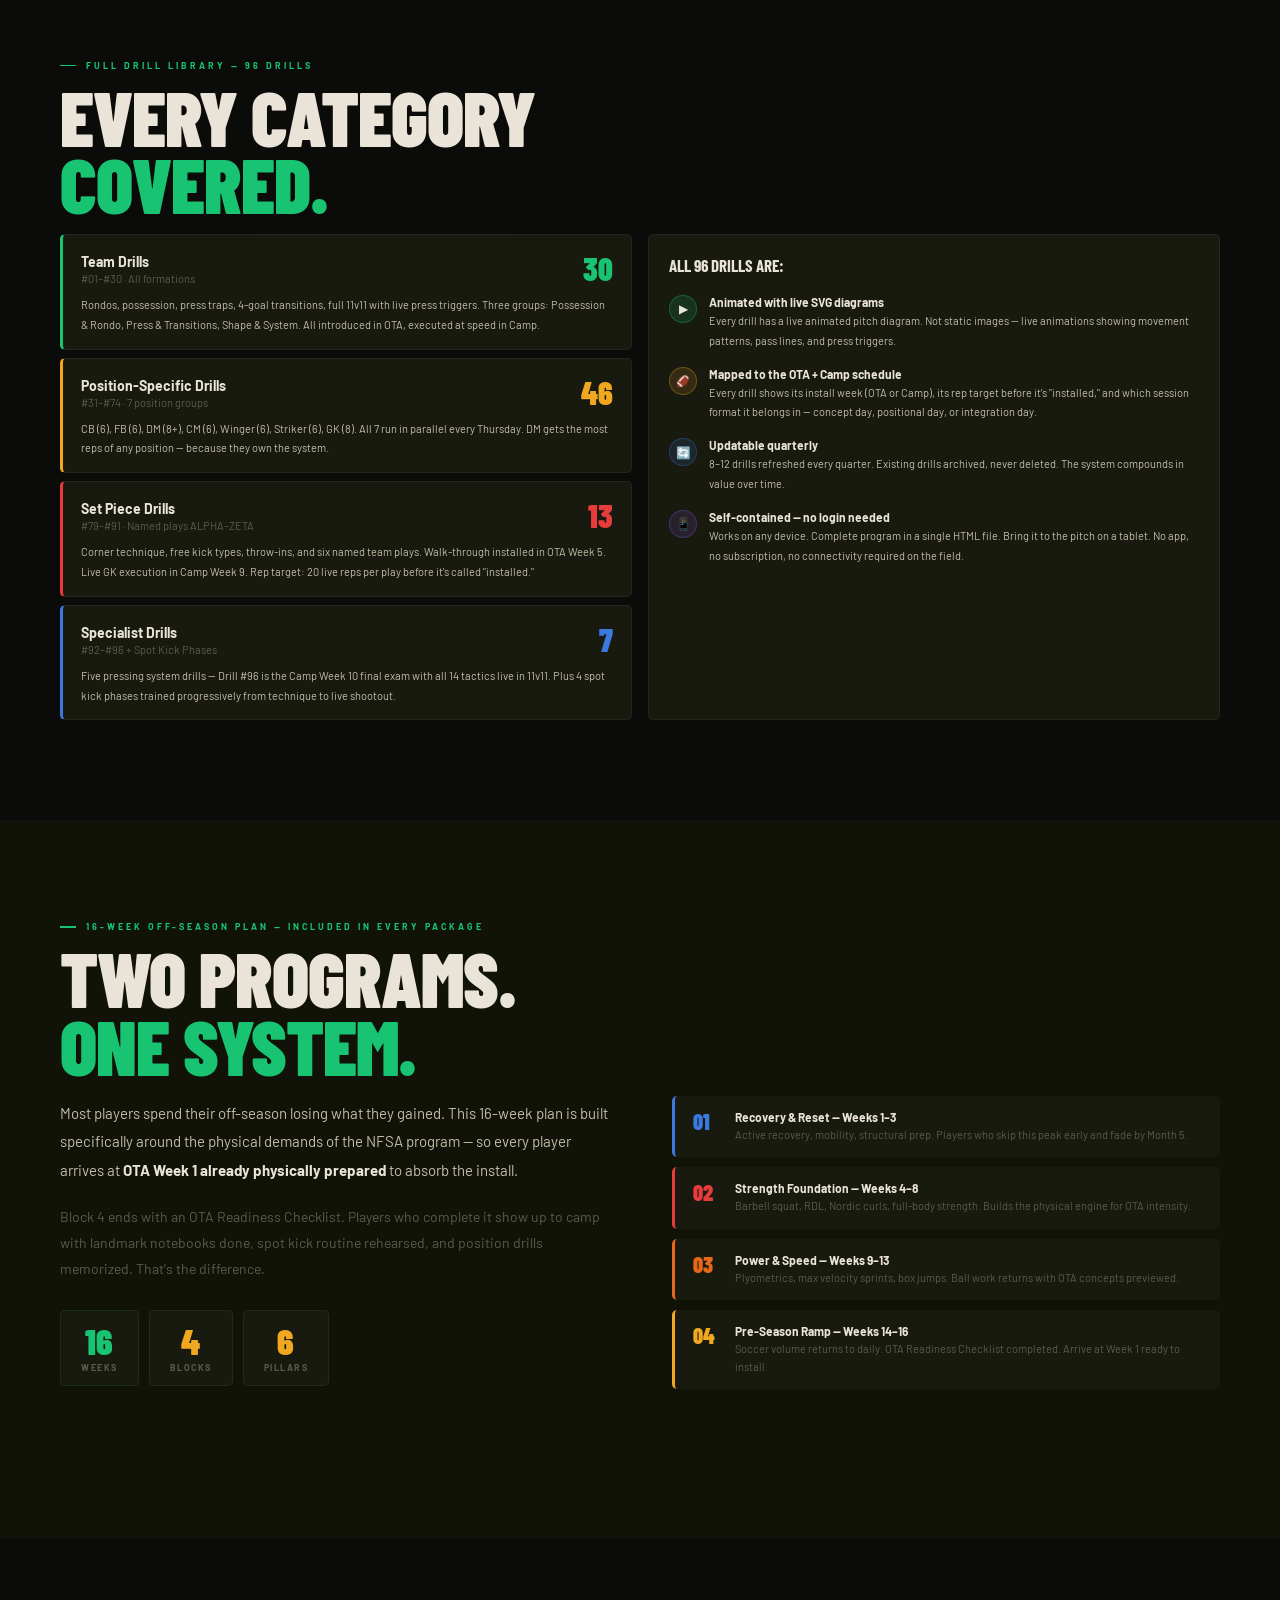
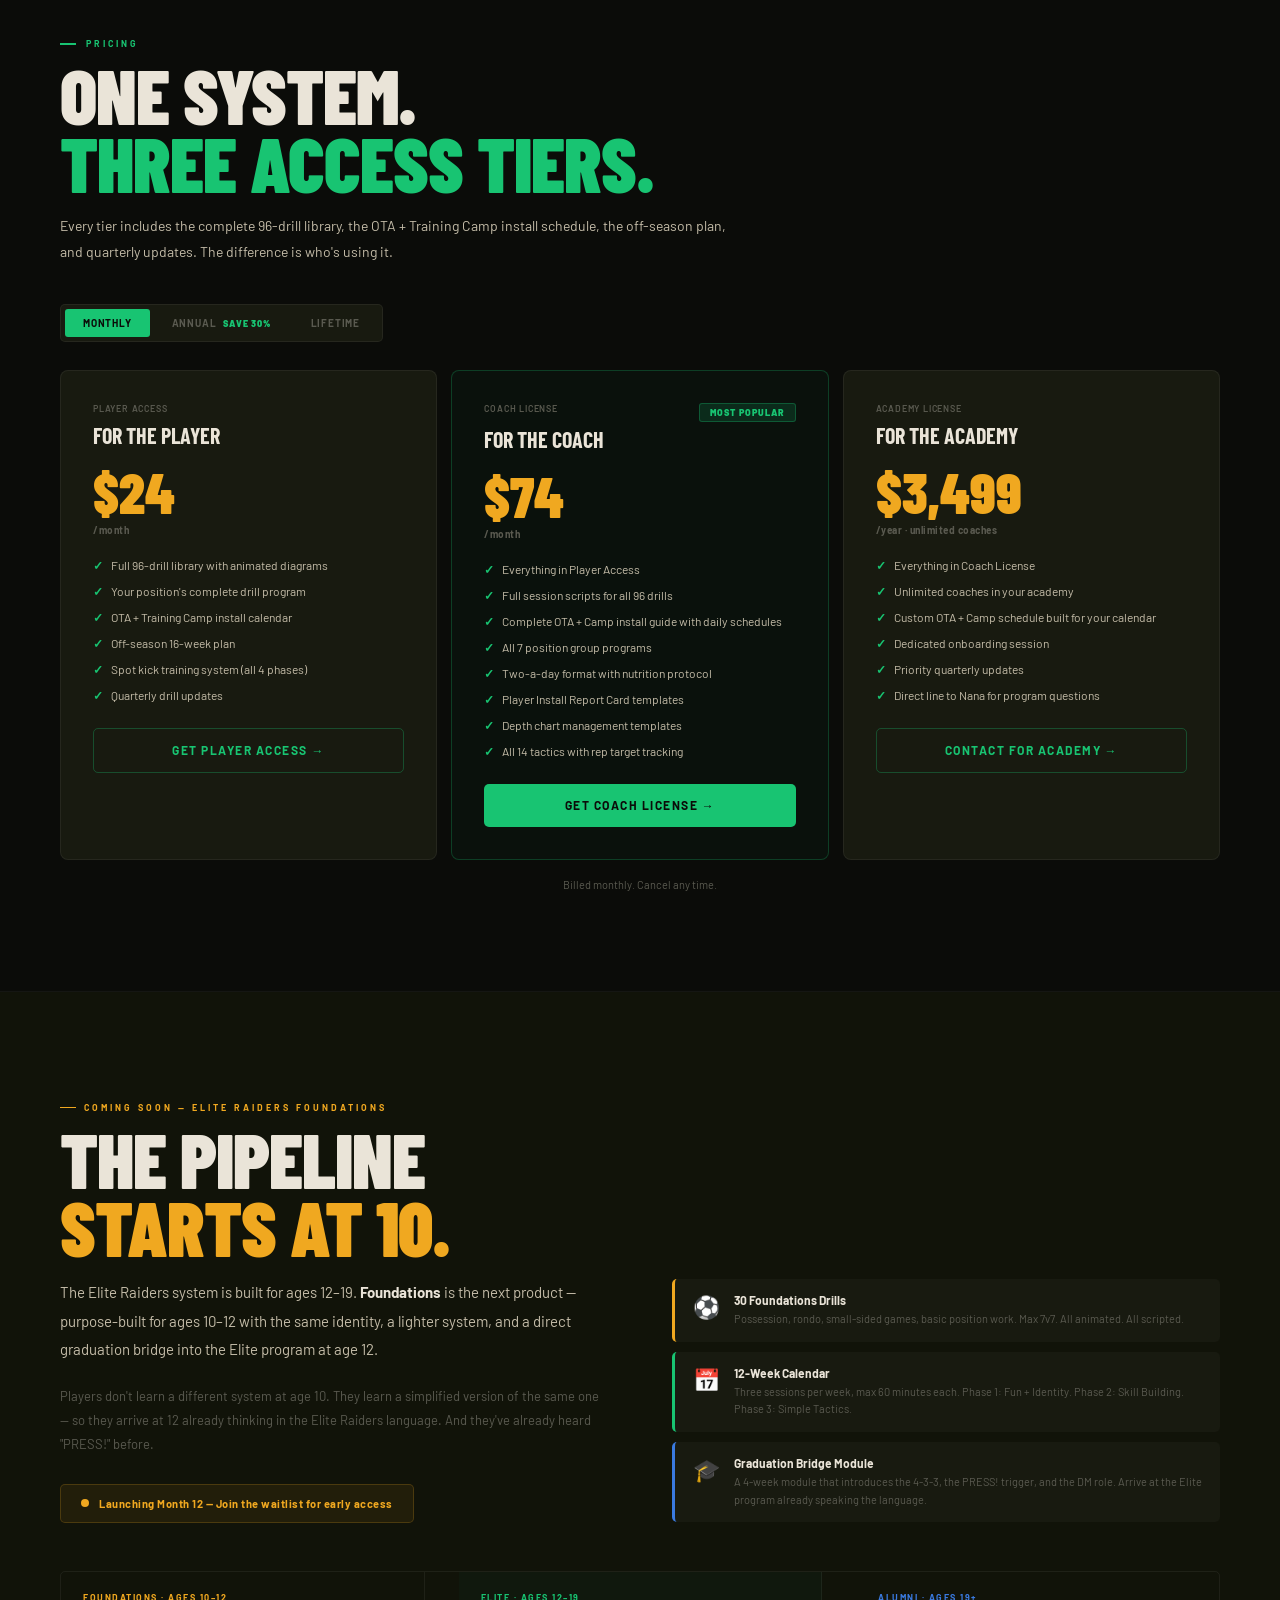
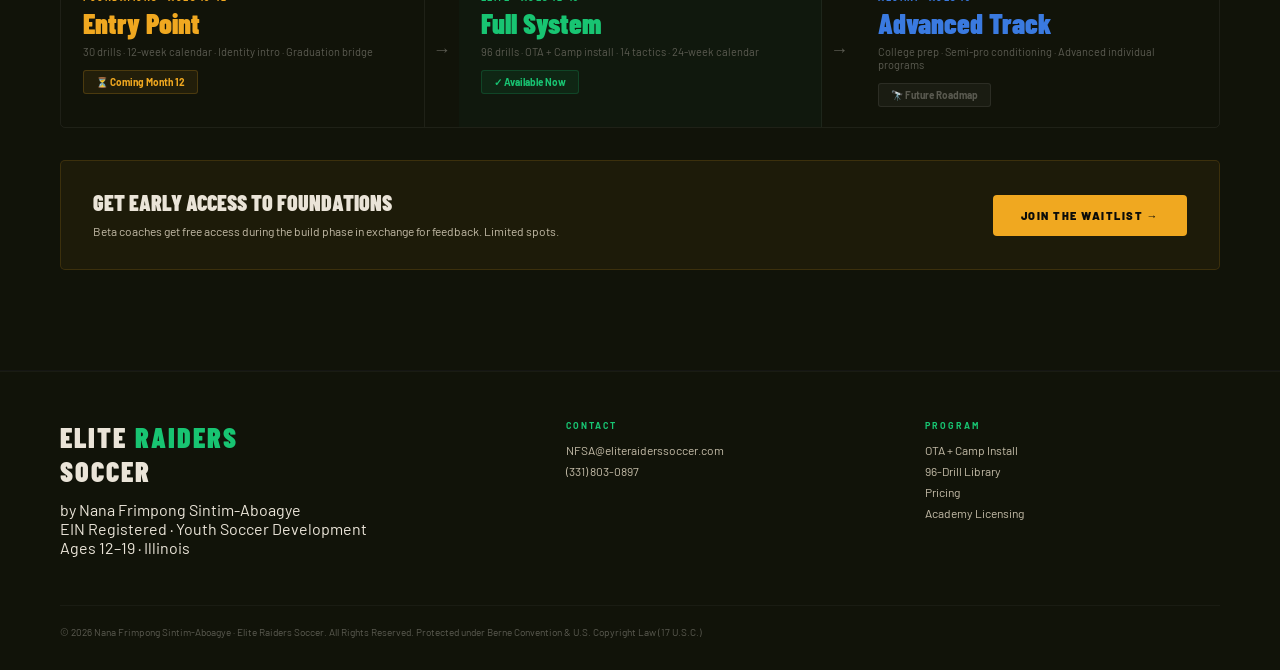
==== commit b8d6b030: "more updates" ====
--- a/html/index.html
+++ b/html/index.html
@@ -3,10 +3,20 @@
 <head>
 <meta charset="UTF-8">
 <meta name="viewport" content="width=device-width, initial-scale=1.0">
-<title>Elite Raiders Soccer — NFSA Elite Development System</title>
+<meta name="description" content="The most complete youth soccer development system. 96 drills, NFL-style OTA + Training Camp tactics installation, 5 formations. Ages 12–19.">
+<title>Elite Raiders Soccer — NFSA Elite Development System v6</title>
+<link rel="icon" type="image/svg+xml" href="data:image/svg+xml,<svg xmlns='http://www.w3.org/2000/svg' viewBox='0 0 32 32'><rect width='32' height='32' rx='4' fill='%230B0C09'/><text x='16' y='22' text-anchor='middle' fill='%2318C472' font-size='13' font-weight='900' font-family='sans-serif'>ER</text></svg>">
 <link href="https://fonts.googleapis.com/css2?family=Barlow+Condensed:wght@400;600;700;900&family=Barlow:wght@300;400;500;600&family=JetBrains+Mono:wght@400;500&display=swap" rel="stylesheet">
 <style>
-:root{--dk:#0B0C09;--dk2:#111309;--dk3:#181A10;--dk4:#1F2216;--green:#0A6A48;--lime:#18C472;--lime2:#52E09A;--gold:#C08008;--gold2:#F0A820;--red2:#E83C3C;--blue2:#3A7AE0;--orange2:#E86818;--purple2:#8858E8;--cream:#EAE4D8;--cream2:#C4BCA8;--mist:#5A5A50;--r:5px;}
+:root{
+  --dk:#0B0C09;--dk2:#111309;--dk3:#181A10;--dk4:#1F2216;--dk5:#262820;
+  --green:#0A6A48;--lime:#18C472;--lime2:#52E09A;--limebg:rgba(24,196,114,.07);
+  --gold:#C08008;--gold2:#F0A820;--goldbg:rgba(192,128,8,.08);
+  --red:#B82020;--red2:#E83C3C;--redbg:rgba(184,32,32,.08);
+  --blue:#1040A0;--blue2:#3A7AE0;--bluebg:rgba(16,64,160,.08);
+  --orange2:#E86818;--purple2:#8858E8;
+  --cream:#EAE4D8;--cream2:#C4BCA8;--mist:#5A5A50;--mist2:#2A2A22;--r:5px;
+}
 *,*::before,*::after{box-sizing:border-box;margin:0;padding:0;}
 html{scroll-behavior:smooth;}
 body{font-family:'Barlow',sans-serif;background:var(--dk);color:var(--cream);overflow-x:hidden;}
@@ -21,7 +31,7 @@
 .cbar-sep{color:rgba(255,255,255,.2);font-size:10px;}
 .cbar-brand{font-size:10px;font-weight:900;letter-spacing:3px;color:#fff;text-transform:uppercase;}
 
-/* hero */
+/* HERO */
 .hero{min-height:100vh;background:var(--dk2);display:flex;flex-direction:column;justify-content:center;position:relative;overflow:hidden;}
 .hero-bg{position:absolute;inset:0;background-image:linear-gradient(rgba(24,196,114,.022) 1px,transparent 1px),linear-gradient(90deg,rgba(24,196,114,.022) 1px,transparent 1px);background-size:60px 60px;}
 .hero-glow1{position:absolute;top:-10%;left:-5%;width:800px;height:800px;background:radial-gradient(circle,rgba(10,106,72,.15) 0%,transparent 60%);pointer-events:none;}
@@ -38,9 +48,11 @@
 .btn-primary:hover{background:var(--lime2);transform:translateY(-2px);}
 .btn-secondary{border:1.5px solid rgba(24,196,114,.3);color:var(--lime);}
 .btn-secondary:hover{border-color:var(--lime);background:rgba(24,196,114,.06);}
+.btn-gold{background:var(--gold2);color:var(--dk);}
+.btn-gold:hover{background:#ffc040;transform:translateY(-2px);}
 .btn-row{display:flex;gap:14px;flex-wrap:wrap;}
 
-/* hero right — stat grid */
+/* stat grid */
 .stat-grid{display:grid;grid-template-columns:1fr 1fr;gap:12px;}
 .stat-box{background:rgba(255,255,255,.03);border:1px solid rgba(255,255,255,.06);border-radius:var(--r);padding:24px 20px;}
 .stat-n{font-family:'Barlow Condensed',sans-serif;font-size:64px;font-weight:900;color:var(--gold2);line-height:1;margin-bottom:4px;}
@@ -55,8 +67,11 @@
 .sec-inner{max-width:1400px;margin:0 auto;}
 .eyebrow{font-size:9px;font-weight:700;letter-spacing:3px;text-transform:uppercase;color:var(--lime);margin-bottom:12px;display:flex;align-items:center;gap:10px;}
 .eyebrow::before{content:'';width:16px;height:1.5px;background:var(--lime);}
+.eyebrow-gold{font-size:9px;font-weight:700;letter-spacing:3px;text-transform:uppercase;color:var(--gold2);margin-bottom:12px;display:flex;align-items:center;gap:10px;}
+.eyebrow-gold::before{content:'';width:16px;height:1.5px;background:var(--gold2);}
 .sh2{font-family:'Barlow Condensed',sans-serif;font-size:clamp(44px,6vw,80px);font-weight:900;text-transform:uppercase;line-height:.88;letter-spacing:-1px;margin-bottom:16px;}
 .sh2 em{color:var(--lime);font-style:normal;}
+.sh2 em.gold{color:var(--gold2);}
 .lead{font-size:14px;color:var(--cream2);line-height:1.85;max-width:680px;margin-bottom:40px;}
 .divider{height:1px;background:rgba(255,255,255,.04);margin:0;}
 
@@ -65,7 +80,7 @@
 .g3{display:grid;grid-template-columns:repeat(3,1fr);gap:14px;}
 .g4{display:grid;grid-template-columns:repeat(4,1fr);gap:12px;}
 @media(max-width:1000px){.g3{grid-template-columns:1fr 1fr;}.g4{grid-template-columns:1fr 1fr;}}
-@media(max-width:900px){.g2,.g3,.g4{grid-template-columns:1fr;}.os-twocol{grid-template-columns:1fr !important;}}
+@media(max-width:900px){.g2,.g3,.g4{grid-template-columns:1fr;}.twocol{grid-template-columns:1fr !important;}}
 
 /* cards */
 .card{background:var(--dk3);border:1px solid rgba(255,255,255,.055);border-radius:var(--r);padding:20px;}
@@ -95,6 +110,48 @@
 @keyframes pulseA{0%{r:10;opacity:.5;}100%{r:20;opacity:0;}}
 .bob{animation:bobA 2.2s ease-in-out infinite;}
 @keyframes bobA{0%,100%{transform:translateY(0);}50%{transform:translateY(-5px);}}
+@keyframes pulse-gold{0%{box-shadow:0 0 0 0 rgba(240,168,32,.5);}100%{box-shadow:0 0 0 10px rgba(240,168,32,0);}}
+
+/* drill count banner */
+.drill-banner{background:var(--dk4);border-top:1px solid rgba(255,255,255,.04);border-bottom:1px solid rgba(255,255,255,.04);padding:28px 60px;}
+.drill-banner-inner{max-width:1400px;margin:0 auto;display:flex;align-items:center;justify-content:space-between;gap:32px;flex-wrap:wrap;}
+.db-stat{text-align:center;}
+.db-n{font-family:'Barlow Condensed',sans-serif;font-size:48px;font-weight:900;color:var(--lime);line-height:1;}
+.db-l{font-size:9px;text-transform:uppercase;letter-spacing:2px;color:var(--mist);font-weight:700;margin-top:2px;}
+
+/* OTA/Camp install section */
+.phase-track{display:grid;grid-template-columns:1fr 1fr;gap:24px;}
+@media(max-width:900px){.phase-track{grid-template-columns:1fr;}}
+.phase-block{border-radius:var(--r);padding:28px;border:1px solid rgba(255,255,255,.06);}
+.phase-block.ota{background:rgba(240,168,32,.04);border-color:rgba(240,168,32,.15);}
+.phase-block.camp{background:rgba(184,32,32,.04);border-color:rgba(184,32,32,.15);}
+.phase-header{display:flex;align-items:center;gap:14px;margin-bottom:20px;}
+.phase-icon{width:44px;height:44px;border-radius:6px;display:flex;align-items:center;justify-content:center;font-size:20px;flex-shrink:0;}
+.phase-icon.ota{background:rgba(240,168,32,.12);border:1px solid rgba(240,168,32,.25);}
+.phase-icon.camp{background:rgba(184,32,32,.12);border:1px solid rgba(184,32,32,.25);}
+.phase-label{font-family:'JetBrains Mono',monospace;font-size:9px;font-weight:700;letter-spacing:2px;text-transform:uppercase;}
+.phase-label.ota{color:var(--gold2);}
+.phase-label.camp{color:var(--red2);}
+.phase-title{font-family:'Barlow Condensed',sans-serif;font-size:22px;font-weight:900;text-transform:uppercase;color:var(--cream);line-height:1;}
+.week-row{display:flex;gap:10px;align-items:flex-start;padding:10px 0;border-bottom:1px solid rgba(255,255,255,.04);}
+.week-row:last-child{border-bottom:none;}
+.week-num{font-family:'JetBrains Mono',monospace;font-size:9px;color:var(--mist);min-width:52px;flex-shrink:0;padding-top:2px;}
+.week-title{font-size:12px;font-weight:700;color:var(--cream);margin-bottom:2px;}
+.week-desc{font-size:11px;color:var(--cream2);line-height:1.6;}
+
+/* tactic table */
+.tactic-row{display:grid;grid-template-columns:70px 1fr 80px 80px 100px;gap:0;border-bottom:1px solid rgba(255,255,255,.035);}
+.tactic-row:last-child{border-bottom:none;}
+.tactic-cell{padding:10px 14px;font-size:11px;color:var(--cream2);}
+
+/* timeline */
+.install-timeline{display:flex;gap:0;overflow:hidden;border:1px solid rgba(255,255,255,.06);border-radius:var(--r);}
+.it-step{flex:1;padding:20px 16px;border-right:1px solid rgba(255,255,255,.06);position:relative;}
+.it-step:last-child{border-right:none;}
+.it-num{font-family:'Barlow Condensed',sans-serif;font-size:48px;font-weight:900;line-height:1;margin-bottom:6px;}
+.it-label{font-size:9px;font-weight:700;letter-spacing:2px;text-transform:uppercase;margin-bottom:6px;}
+.it-desc{font-size:11px;color:var(--cream2);line-height:1.65;}
+@media(max-width:900px){.install-timeline{flex-direction:column;}.it-step{border-right:none;border-bottom:1px solid rgba(255,255,255,.06);}}
 
 /* pricing */
 .pcard{background:var(--dk3);border:1px solid rgba(255,255,255,.06);border-radius:8px;padding:32px;transition:border-color .2s;}
@@ -104,18 +161,14 @@
 .price-list{display:flex;flex-direction:column;gap:8px;margin:20px 0 24px;}
 .price-item{font-size:12px;color:var(--cream2);display:flex;align-items:flex-start;gap:8px;line-height:1.5;}
 .price-item::before{content:'✓';color:var(--lime);font-weight:700;flex-shrink:0;}
-.cta-btn{width:100%;padding:14px;border-radius:var(--r);font-family:'Barlow',sans-serif;font-weight:700;font-size:12px;letter-spacing:1.5px;text-transform:uppercase;cursor:pointer;transition:all .2s;}
+.cta-btn{width:100%;padding:14px;border-radius:var(--r);font-family:'Barlow',sans-serif;font-weight:700;font-size:12px;letter-spacing:1.5px;text-transform:uppercase;cursor:pointer;transition:all .2s;border:none;}
 .cta-btn.lime{background:var(--lime);color:var(--dk);}
 .cta-btn.lime:hover{background:var(--lime2);}
 .cta-btn.outline{border:1.5px solid rgba(24,196,114,.3);color:var(--lime);background:none;}
 .cta-btn.outline:hover{border-color:var(--lime);}
-
-/* drill count banner */
-.drill-banner{background:var(--dk4);border-top:1px solid rgba(255,255,255,.04);border-bottom:1px solid rgba(255,255,255,.04);padding:28px 60px;}
-.drill-banner-inner{max-width:1400px;margin:0 auto;display:flex;align-items:center;justify-content:space-between;gap:32px;flex-wrap:wrap;}
-.db-stat{text-align:center;}
-.db-n{font-family:'Barlow Condensed',sans-serif;font-size:48px;font-weight:900;color:var(--lime);line-height:1;}
-.db-l{font-size:9px;text-transform:uppercase;letter-spacing:2px;color:var(--mist);font-weight:700;margin-top:2px;}
+.toggle-row{display:flex;gap:4px;background:var(--dk3);border:1px solid rgba(255,255,255,.06);border-radius:var(--r);padding:4px;width:fit-content;margin-bottom:28px;}
+.tbtn{font-size:10px;font-weight:700;letter-spacing:.8px;text-transform:uppercase;padding:8px 18px;border-radius:3px;color:var(--mist);cursor:pointer;transition:all .15s;}
+.tbtn.active{background:var(--lime);color:var(--dk);}
 
 /* footer */
 footer{background:var(--dk2);border-top:1px solid rgba(255,255,255,.04);padding:48px 60px 32px;}
@@ -124,12 +177,30 @@
 @media(max-width:800px){.footer-grid{grid-template-columns:1fr;gap:32px;}}
 .footer-brand{font-family:'Barlow Condensed',sans-serif;font-size:28px;font-weight:900;letter-spacing:2px;color:var(--cream);text-transform:uppercase;}
 .footer-brand em{color:var(--lime);font-style:normal;}
-.footer-copy{font-size:10px;color:var(--mist);line-height:1.8;margin-top:10px;}
 .footer-h{font-size:9px;font-weight:700;letter-spacing:2px;text-transform:uppercase;color:var(--lime);margin-bottom:12px;}
 .footer-link{font-size:12px;color:var(--cream2);display:block;margin-bottom:7px;transition:color .15s;}
 .footer-link:hover{color:var(--lime);}
 .footer-bottom{border-top:1px solid rgba(255,255,255,.04);padding-top:20px;display:flex;justify-content:space-between;align-items:center;flex-wrap:wrap;gap:12px;}
-.footer-copy-line{font-size:10px;color:var(--mist2,#2A2A22);}
+
+/* contact modal */
+.cmodal-overlay{display:none;position:fixed;inset:0;z-index:10000;background:rgba(0,0,0,.75);backdrop-filter:blur(4px);align-items:center;justify-content:center;padding:20px;}
+.cmodal-overlay.open{display:flex;}
+.cmodal-box{background:var(--dk3);border:1px solid rgba(255,255,255,.1);border-radius:var(--r);padding:36px;max-width:480px;width:100%;position:relative;}
+.cmodal-close{position:absolute;top:14px;right:16px;color:var(--mist);font-size:18px;line-height:1;background:none;border:none;cursor:pointer;transition:color .15s;}
+.cmodal-close:hover{color:var(--cream);}
+.cmodal-title{font-family:'Barlow Condensed',sans-serif;font-size:28px;font-weight:900;text-transform:uppercase;color:var(--cream);margin-bottom:4px;}
+.cmodal-sub{font-size:11px;color:var(--mist);margin-bottom:24px;letter-spacing:.5px;}
+.cmodal-label{display:block;font-size:9px;font-weight:700;letter-spacing:2px;text-transform:uppercase;color:var(--mist);margin-bottom:6px;}
+.cmodal-input{width:100%;background:var(--dk2);border:1px solid rgba(255,255,255,.1);border-radius:3px;padding:10px 14px;color:var(--cream);font-family:'Barlow',sans-serif;font-size:13px;outline:none;transition:border-color .15s;}
+.cmodal-input:focus{border-color:rgba(24,196,114,.5);}
+.cmodal-field{margin-bottom:14px;}
+.cmodal-field:last-of-type{margin-bottom:20px;}
+.cmodal-submit{width:100%;background:var(--lime);color:var(--dk);font-family:'Barlow',sans-serif;font-size:11px;font-weight:900;letter-spacing:1.5px;text-transform:uppercase;padding:14px;border-radius:3px;border:none;cursor:pointer;transition:background .2s;}
+.cmodal-submit:hover{background:var(--lime2);}
+.cmodal-submit:disabled{opacity:.6;cursor:not-allowed;}
+.cmodal-msg{display:none;margin-top:14px;text-align:center;font-size:12px;font-weight:700;}
+.cmodal-success{color:var(--lime);}
+.cmodal-error{color:#E83C3C;}
 </style>
 </head>
 <body>
@@ -138,12 +209,15 @@
 <div class="cbar">
   <a href="tel:+13318030897"><svg width="11" height="11" viewBox="0 0 24 24" fill="none"><path d="M22 16.92v3a2 2 0 01-2.18 2 19.79 19.79 0 01-8.63-3.07A19.5 19.5 0 013.07 11a19.79 19.79 0 01-3.07-8.67A2 2 0 012 .18h3a2 2 0 012 1.72c.127.96.361 1.903.7 2.81a2 2 0 01-.45 2.11L6.09 7.91a16 16 0 006 6l1.27-1.27a2 2 0 012.11-.45c.907.339 1.85.573 2.81.7A2 2 0 0122 14.92v2z" stroke="currentColor" stroke-width="2"/></svg>(331) 803-0897</a>
   <span class="cbar-sep">|</span>
-  <a href="mailto:NFSA@eliteraiderssoccer.com"><svg width="11" height="11" viewBox="0 0 24 24" fill="none"><path d="M4 4h16c1.1 0 2 .9 2 2v12c0 1.1-.9 2-2 2H4c-1.1 0-2-.9-2-2V6c0-1.1.9-2 2-2z" stroke="currentColor" stroke-width="2"/><polyline points="22,6 12,13 2,6" stroke="currentColor" stroke-width="2"/></svg>NFSA@eliteraiderssoccer.com</a>
+  <button onclick="openContactModal('General Inquiry','Get In Touch')" style="background:none;border:none;cursor:pointer;font-family:inherit;font-size:10px;font-weight:700;letter-spacing:.8px;color:rgba(255,255,255,.88);display:inline-flex;align-items:center;gap:6px;padding:0;" onmouseover="this.style.color='#fff'" onmouseout="this.style.color='rgba(255,255,255,.88)'">
+    <svg width="11" height="11" viewBox="0 0 24 24" fill="none"><path d="M4 4h16c1.1 0 2 .9 2 2v12c0 1.1-.9 2-2 2H4c-1.1 0-2-.9-2-2V6c0-1.1.9-2 2-2z" stroke="currentColor" stroke-width="2"/><polyline points="22,6 12,13 2,6" stroke="currentColor" stroke-width="2"/></svg>
+    NFSA@eliteraiderssoccer.com
+  </button>
   <span class="cbar-sep">|</span>
   <span class="cbar-brand">Elite Raiders Soccer</span>
 </div>
 
-<!-- HERO -->
+<!-- ═══════ HERO ════════════════════════════════════════════ -->
 <section class="hero">
   <div class="hero-bg"></div>
   <div class="hero-glow1"></div>
@@ -152,10 +226,10 @@
     <div>
       <div class="hero-eyebrow">NFSA Elite Development System · Ages 12–19</div>
       <h1>ELITE<br>RAID<br><em>ERS.</em></h1>
-      <p class="hero-desc">The most complete youth soccer development system available. 96 actual drills — all animated, all fully scripted. Built for players who are serious about performing at the highest level. Built by a coach who has done it.</p>
+      <p class="hero-desc">The most complete youth soccer development system available. 96 drills — all animated, all fully scripted. Tactics installed on a structured <strong style="color:var(--cream);">NFL-style OTA + Training Camp schedule</strong>. Built for players who are serious. Built by a coach who has done it.</p>
       <div class="btn-row">
-        <a href="mailto:NFSA@eliteraiderssoccer.com" class="btn btn-primary">Get Access →</a>
-        <a href="#drills" class="btn btn-secondary">See All 96 Drills</a>
+        <button onclick="openContactModal('General Inquiry','Get Access')" class="btn btn-primary">Get Access →</button>
+        <a href="#install" class="btn btn-secondary">See the Install Process</a>
       </div>
     </div>
     <div>
@@ -166,19 +240,19 @@
           <div class="stat-d">Every one animated with live SVG diagrams and full coaching points.</div>
         </div>
         <div class="stat-box">
-          <div class="stat-n">30</div>
-          <div class="stat-l">Team Drills</div>
-          <div class="stat-d">Rondos, possession, transitions, press traps, and full 11v11 sessions.</div>
+          <div class="stat-n">14</div>
+          <div class="stat-l">Tactics Installed</div>
+          <div class="stat-d">Formations, presses, set pieces — all on an NFL-style OTA + Camp schedule.</div>
+        </div>
+        <div class="stat-box">
+          <div class="stat-n">10</div>
+          <div class="stat-l">Install Weeks</div>
+          <div class="stat-d">6 OTA weeks to install the playbook. 4 Camp weeks to pressure-test it.</div>
         </div>
         <div class="stat-box">
           <div class="stat-n">46</div>
           <div class="stat-l">Position Drills</div>
-          <div class="stat-d">CB, FB, DM, CM, Winger, Striker, GK — all running in parallel weekly.</div>
-        </div>
-        <div class="stat-box">
-          <div class="stat-n">20</div>
-          <div class="stat-l">Specialist Drills</div>
-          <div class="stat-d">Set pieces, spot kicks, pressing systems, and full system integration.</div>
+          <div class="stat-d">CB, FB, DM, CM, Winger, Striker, GK — all 7 groups running in parallel.</div>
         </div>
       </div>
     </div>
@@ -194,21 +268,21 @@
     <div style="width:1px;height:40px;background:rgba(255,255,255,.05);"></div>
     <div class="db-stat"><div class="db-n">13</div><div class="db-l">Set Piece Drills</div></div>
     <div style="width:1px;height:40px;background:rgba(255,255,255,.05);"></div>
-    <div class="db-stat"><div class="db-n">4</div><div class="db-l">Pressing Systems</div></div>
+    <div class="db-stat"><div class="db-n">5</div><div class="db-l">Pressing Systems</div></div>
     <div style="width:1px;height:40px;background:rgba(255,255,255,.05);"></div>
-    <div class="db-stat"><div class="db-n">4</div><div class="db-l">Spot Kick Phases</div></div>
+    <div class="db-stat"><div class="db-n">6</div><div class="db-l">Named Set Plays</div></div>
     <div style="width:1px;height:40px;background:rgba(255,255,255,.05);"></div>
     <div class="db-stat"><div class="db-n">5</div><div class="db-l">Formations</div></div>
     <div style="width:1px;height:40px;background:rgba(255,255,255,.05);"></div>
     <div class="db-stat"><div class="db-n">24</div><div class="db-l">Week Calendar</div></div>
     <div style="width:1px;height:40px;background:rgba(255,255,255,.05);"></div>
-    <div class="db-stat"><div class="db-n">6</div><div class="db-l">Upgrade Tiers</div></div>
+    <div class="db-stat"><div class="db-n" style="color:var(--gold2);">OTA</div><div class="db-l">+Camp Install</div></div>
   </div>
 </div>
 
 <div class="divider"></div>
 
-<!-- IDENTITY -->
+<!-- ═══════ SYSTEM IDENTITY ══════════════════════════════ -->
 <section class="sec" style="background:var(--dk2);">
   <div class="sec-inner">
     <div class="eyebrow">System Identity</div>
@@ -217,12 +291,12 @@
       <div class="card" style="border-top:3px solid var(--lime);">
         <div style="font-size:32px;margin-bottom:12px;">🔴</div>
         <div class="card-hd">Press First</div>
-        <div class="card-text">Win the ball back in under 6 seconds. Three players collapse on "PRESS!". Always coordinated — never solo. Built into 24 of the 96 drills so it becomes reflex, not thought.</div>
+        <div class="card-text">Win the ball back in under 6 seconds. Three players collapse on "PRESS!". Always coordinated — never solo. Embedded in 24 of the 96 drills. Installed in OTA Week 4 — executed live by Camp Week 8.</div>
       </div>
       <div class="card" style="border-top:3px solid var(--gold2);">
         <div style="font-size:32px;margin-bottom:12px;">🔵</div>
         <div class="card-hd">Control the Pivot</div>
-        <div class="card-text">Every formation, every phase — the DM is the hub. All possession flows through the pivot. 12 drills specifically build the DM's 360° scan, switch pass, and press resistance.</div>
+        <div class="card-text">Every formation, every phase — the DM is the hub. All possession flows through the pivot. 12 drills specifically build the DM's 360° scan, switch pass, and press resistance. DM role gets the most reps of any position.</div>
       </div>
       <div class="card" style="border-top:3px solid var(--blue2);">
         <div style="font-size:32px;margin-bottom:12px;">⚡</div>
@@ -233,12 +307,151 @@
   </div>
 </section>
 
-<!-- DRILL SHOWCASE -->
-<section class="sec" id="drills">
+<div class="divider"></div>
+
+<!-- ═══════ NFL-STYLE TACTICS INSTALL ══════════════════════ -->
+<section class="sec" id="install">
+  <div class="sec-inner">
+    <div class="eyebrow-gold">New in v6 — NFL-Style Tactics Installation</div>
+    <div class="sh2">THE PLAYBOOK IS<br><em class="gold">INSTALLED. NOT ASSUMED.</em></div>
+    <p class="lead">Professional football teams don't install their full system on Day 1. They use a proven two-phase structure — <strong style="color:var(--cream);">Organized Team Activities</strong> to install concepts without full pressure, then <strong style="color:var(--cream);">Training Camp</strong> to pressure-test every tactic at full speed. We use the exact same structure. Tactics are layered in, earned rep by rep, and owned before they're deployed in a match.</p>
+
+    <!-- THE 4-STEP TIMELINE -->
+    <div class="install-timeline" style="margin-bottom:48px;">
+      <div class="it-step">
+        <div class="it-num" style="color:var(--gold2);">6</div>
+        <div class="it-label" style="color:var(--gold2);">OTA Weeks</div>
+        <div class="it-desc">Walk-through pace. One concept per session. No full opposition. The playbook is opened and learned.</div>
+      </div>
+      <div class="it-step">
+        <div class="it-num" style="color:var(--red2);">4</div>
+        <div class="it-label" style="color:var(--red2);">Camp Weeks</div>
+        <div class="it-desc">Full speed. Live opposition. Every install is pressure-tested. The depth chart is decided here.</div>
+      </div>
+      <div class="it-step">
+        <div class="it-num" style="color:var(--lime);">14</div>
+        <div class="it-label" style="color:var(--lime);">Tactics Installed</div>
+        <div class="it-desc">Formations, presses, set pieces, build-out, and transition — all fully loaded by Week 10.</div>
+      </div>
+      <div class="it-step">
+        <div class="it-num" style="color:var(--blue2);">2</div>
+        <div class="it-label" style="color:var(--blue2);">Report Cards</div>
+        <div class="it-desc">Each player gets a graded install report at the end of OTA Week 6 and Camp Week 10.</div>
+      </div>
+    </div>
+
+    <!-- OTA vs CAMP BLOCKS -->
+    <div class="phase-track">
+
+      <div class="phase-block ota">
+        <div class="phase-header">
+          <div class="phase-icon ota">🏈</div>
+          <div>
+            <div class="phase-label ota">OTA Period — Weeks 1–6</div>
+            <div class="phase-title">Organized Team<br>Activities</div>
+          </div>
+        </div>
+        <p style="font-size:12px;color:var(--cream2);line-height:1.75;margin-bottom:18px;">No full-speed opposition. No punishment for mistakes. One concept per session — installed with teaching, not conditioning. Think of it like the NFL where quarterbacks can't be sacked during OTAs. The point is learning, not winning.</p>
+        <div>
+          <div class="week-row">
+            <div class="week-num">Week 1</div>
+            <div><div class="week-title">Identity Install</div><div class="week-desc">3 principles. 4-3-3 shape. DM landmarks. Walk-through only — no ball. Players write their landmarks in their notebook.</div></div>
+          </div>
+          <div class="week-row">
+            <div class="week-num">Week 2</div>
+            <div><div class="week-title">Build-Out + Possession</div><div class="week-desc">GK build-out sequence. 4v2 Rondo. Shape walk twice at walking pace. No defenders present.</div></div>
+          </div>
+          <div class="week-row">
+            <div class="week-num">Week 3</div>
+            <div><div class="week-title">DM Role + Pivot</div><div class="week-desc">DM owns the whiteboard. Scanning, switching, pivoting — without defensive pressure. CMs learn their support angles.</div></div>
+          </div>
+          <div class="week-row">
+            <div class="week-num">Week 4</div>
+            <div><div class="week-title">Press Trigger — Concept</div><div class="week-desc">"PRESS!" trigger word introduced. All 11 walk to their press positions. Timed at jog pace only. No full execution yet.</div></div>
+          </div>
+          <div class="week-row">
+            <div class="week-num">Week 5</div>
+            <div><div class="week-title">Set Pieces — ALPHA through DELTA</div><div class="week-desc">Four named plays installed as walk-throughs. Corner, free kick roles assigned. Decoy runs rehearsed. No GK yet.</div></div>
+          </div>
+          <div class="week-row">
+            <div class="week-num">Week 6</div>
+            <div><div class="week-title">OTA Review + Depth Chart</div><div class="week-desc">Full shape walk. Landmark comprehension graded. Players who know every landmark earn first-team reps in camp.</div></div>
+          </div>
+        </div>
+      </div>
+
+      <div class="phase-block camp">
+        <div class="phase-header">
+          <div class="phase-icon camp">🏕️</div>
+          <div>
+            <div class="phase-label camp">Training Camp — Weeks 7–10</div>
+            <div class="phase-title">Full Speed.<br>Full Contact.</div>
+          </div>
+        </div>
+        <p style="font-size:12px;color:var(--cream2);line-height:1.75;margin-bottom:18px;">The install is done. Now it gets pressure-tested. Full speed, live opposition, competitive depth chart. Mistakes cost reps. Players who execute earn more time. Every single rep counts.</p>
+        <div>
+          <div class="week-row">
+            <div class="week-num">Week 7</div>
+            <div><div class="week-title">Camp Day 1 — Identity at Speed</div><div class="week-desc">All OTA drills run at full pace for the first time. First live 11v11. Anyone who doesn't know their landmarks goes to scout team.</div></div>
+          </div>
+          <div class="week-row">
+            <div class="week-num">Week 8</div>
+            <div><div class="week-title">Live Press Execution</div><div class="week-desc">GK trap press and mid-block press run at full speed for the first time. Counterpress added. First time the press actually breaks down under pressure — coach notes, doesn't stop play.</div></div>
+          </div>
+          <div class="week-row">
+            <div class="week-num">Week 9</div>
+            <div><div class="week-title">Live Set Pieces + 2nd Formation</div><div class="week-desc">All six named plays rehearsed with live GK and defenders. 4-2-3-1 installed as alternative shape. Two-a-day schedule begins.</div></div>
+          </div>
+          <div class="week-row">
+            <div class="week-num">Week 10</div>
+            <div><div class="week-title">Scrimmage + Depth Chart Final</div><div class="week-desc">Full 90-minute scrimmage vs external opponent. All tactics live. Individual install reports delivered to every player.</div></div>
+          </div>
+        </div>
+        <div style="margin-top:18px;padding:14px 16px;background:rgba(184,32,32,.06);border:1px solid rgba(184,32,32,.15);border-radius:4px;">
+          <div style="font-size:9px;font-weight:700;letter-spacing:2px;text-transform:uppercase;color:var(--red2);margin-bottom:6px;">Two-A-Day Format — Week 9</div>
+          <div style="font-size:11px;color:var(--cream2);line-height:1.7;">AM session: technical polish + set piece choreography. PM session: live 11v11 + spot kicks under fatigue. Same structure as NFL camp — peak volume, full recovery protocol between sessions.</div>
+        </div>
+      </div>
+
+    </div>
+
+    <!-- INSTALL REPORT CARD CALLOUT -->
+    <div style="margin-top:32px;padding:28px 32px;background:rgba(240,168,32,.04);border:1px solid rgba(240,168,32,.14);border-radius:var(--r);display:grid;grid-template-columns:1fr 1fr;gap:48px;" class="twocol">
+      <div>
+        <div class="eyebrow-gold" style="margin-bottom:12px;">Player Install Report Cards</div>
+        <div class="sh2" style="font-size:clamp(32px,4vw,52px);margin-bottom:12px;">EVERY PLAYER<br><em class="gold">GETS GRADED.</em></div>
+        <p style="font-size:13px;color:var(--cream2);line-height:1.8;">At the end of OTA Week 6 and Camp Week 10, every player receives a personal install report card. Not a talent evaluation — a <strong style="color:var(--cream);">tactical knowledge and execution grade</strong>. 5 questions at OTA, 5 execution grades at Camp. Scoring determines first-team reps.</p>
+      </div>
+      <div style="display:flex;flex-direction:column;gap:10px;">
+        <div style="padding:12px 16px;background:var(--dk3);border-radius:4px;border-left:3px solid var(--gold2);">
+          <div style="font-size:9px;font-weight:700;color:var(--gold2);letter-spacing:1px;text-transform:uppercase;margin-bottom:4px;">OTA Week 6 — Knowledge Test</div>
+          <div style="font-size:11px;color:var(--cream2);">5/5 = First team. 4/5 = Starter with note. 3/5 = Rotation. 2/5 or below = Scout team until re-test passed.</div>
+        </div>
+        <div style="padding:12px 16px;background:var(--dk3);border-radius:4px;border-left:3px solid var(--red2);">
+          <div style="font-size:9px;font-weight:700;color:var(--red2);letter-spacing:1px;text-transform:uppercase;margin-bottom:4px;">Camp Week 10 — Execution Grade</div>
+          <div style="font-size:11px;color:var(--cream2);">Coach grades from film: press timing, set piece role, build-out decisions, tactical IQ. Any player who can't name their growth area goes back to OTA concepts.</div>
+        </div>
+        <div style="padding:12px 16px;background:var(--dk3);border-radius:4px;border-left:3px solid var(--lime);">
+          <div style="font-size:9px;font-weight:700;color:var(--lime);letter-spacing:1px;text-transform:uppercase;margin-bottom:4px;">Rep Target System</div>
+          <div style="font-size:11px;color:var(--cream2);">Every tactic has a rep target before it's "installed": 4-3-3 shape = 50 reps. Press trigger = 30 team reps. Named corner plays = 20 live reps each. No tactic is called "installed" before the target is hit.</div>
+        </div>
+      </div>
+    </div>
+
+    <div style="text-align:center;margin-top:32px;">
+      <button onclick="openContactModal('Tactics Install Inquiry','Get the Full Install Schedule')" class="btn btn-gold">Get the Full 10-Week Install Schedule →</button>
+    </div>
+  </div>
+</section>
+
+<div class="divider"></div>
+
+<!-- ═══════ DRILL SHOWCASE ════════════════════════════════ -->
+<section class="sec" id="drills" style="background:var(--dk2);">
   <div class="sec-inner">
     <div class="eyebrow">All 96 Drills — Animated</div>
     <div class="sh2">EVERY DRILL.<br><em>LIVE DIAGRAM.</em></div>
-    <p class="lead">A sample of 12 drills below. The full program contains all 96 — each with an animated SVG pitch diagram, full coaching points, setup instructions, progressions, and player count.</p>
+    <p class="lead">A sample of 9 drills below. The full program contains all 96 — each with an animated SVG pitch diagram, full coaching points, setup instructions, install week, and rep target.</p>
     <div class="drill-showcase">
 
       <!-- DRILL 01 -->
@@ -247,126 +460,111 @@
           <svg viewBox="0 0 240 140" width="100%">
             <rect width="240" height="140" fill="rgba(10,106,72,.04)"/>
             <rect x="20" y="10" width="200" height="120" rx="3" fill="rgba(24,196,114,.03)" stroke="rgba(24,196,114,.1)" stroke-width="1"/>
-            <circle cx="50" cy="70" r="12" fill="rgba(10,106,72,.5)" stroke="#18C472" stroke-width="1.4"/><text x="50" y="74" text-anchor="middle" fill="#52E09A" font-size="8" font-weight="700" font-family="Barlow,sans-serif">A</text>
-            <circle cx="120" cy="22" r="12" fill="rgba(10,106,72,.5)" stroke="#18C472" stroke-width="1.4"/><text x="120" y="26" text-anchor="middle" fill="#52E09A" font-size="8" font-weight="700" font-family="Barlow,sans-serif">B</text>
-            <circle cx="190" cy="70" r="12" fill="rgba(10,106,72,.5)" stroke="#18C472" stroke-width="1.4"/><text x="190" y="74" text-anchor="middle" fill="#52E09A" font-size="8" font-weight="700" font-family="Barlow,sans-serif">C</text>
-            <circle cx="120" cy="120" r="12" fill="rgba(10,106,72,.5)" stroke="#18C472" stroke-width="1.4"/><text x="120" y="124" text-anchor="middle" fill="#52E09A" font-size="8" font-weight="700" font-family="Barlow,sans-serif">D</text>
-            <circle cx="105" cy="62" r="10" fill="rgba(184,32,32,.4)" stroke="#E83C3C" stroke-width="1.2"/><circle cx="135" cy="88" r="10" fill="rgba(184,32,32,.4)" stroke="#E83C3C" stroke-width="1.2"/>
-            <path d="M62 67 L108 33" stroke="rgba(24,196,114,.65)" stroke-width="1.5" fill="none" class="dash-flow"/>
-            <path d="M132 28 L178 66" stroke="rgba(24,196,114,.65)" stroke-width="1.5" fill="none" class="dash-flow"/>
-            <path d="M178 76 L132 112" stroke="rgba(24,196,114,.65)" stroke-width="1.5" fill="none" class="dash-flow"/>
+            <circle cx="50" cy="70" r="13" fill="rgba(10,106,72,.5)" stroke="#18C472" stroke-width="1.5"/>
+            <text x="50" y="74" text-anchor="middle" fill="#52E09A" font-size="8" font-weight="700" font-family="Barlow,sans-serif">A</text>
+            <circle cx="120" cy="20" r="13" fill="rgba(10,106,72,.5)" stroke="#18C472" stroke-width="1.5"/>
+            <text x="120" y="24" text-anchor="middle" fill="#52E09A" font-size="8" font-weight="700" font-family="Barlow,sans-serif">B</text>
+            <circle cx="190" cy="70" r="13" fill="rgba(10,106,72,.5)" stroke="#18C472" stroke-width="1.5"/>
+            <text x="190" y="74" text-anchor="middle" fill="#52E09A" font-size="8" font-weight="700" font-family="Barlow,sans-serif">C</text>
+            <circle cx="120" cy="120" r="13" fill="rgba(10,106,72,.5)" stroke="#18C472" stroke-width="1.5"/>
+            <text x="120" y="124" text-anchor="middle" fill="#52E09A" font-size="8" font-weight="700" font-family="Barlow,sans-serif">D</text>
+            <circle cx="105" cy="62" r="11" fill="rgba(184,32,32,.4)" stroke="#E83C3C" stroke-width="1.3"/>
+            <text x="105" y="66" text-anchor="middle" fill="#ff9999" font-size="7" font-family="Barlow,sans-serif">D1</text>
+            <circle cx="138" cy="86" r="11" fill="rgba(184,32,32,.4)" stroke="#E83C3C" stroke-width="1.3"/>
+            <text x="138" y="90" text-anchor="middle" fill="#ff9999" font-size="7" font-family="Barlow,sans-serif">D2</text>
+            <path d="M63 67 L109 30" stroke="rgba(24,196,114,.6)" stroke-width="1.5" fill="none" class="dash-flow"/>
+            <path d="M133 26 L178 65" stroke="rgba(24,196,114,.6)" stroke-width="1.5" fill="none" class="dash-flow"/>
+            <circle cx="120" cy="70" r="5" fill="rgba(240,168,32,.7)"/>
+            <text x="120" y="135" text-anchor="middle" fill="rgba(24,196,114,.35)" font-size="8" font-style="italic" font-family="Barlow,sans-serif">4 outside · 2 inside · rotate on loss</text>
           </svg>
         </div>
         <div class="dscard-info">
-          <div class="dscard-num">#01 · Team · Possession</div>
+          <div class="dscard-num">#01 · Team · OTA Week 2</div>
           <div class="dscard-name">4v2 Barcelona Rondo</div>
-          <div class="dscard-meta">12×12 grid · 1-touch · All phases · 6–8 players</div>
-        </div>
-      </div>
-
-      <!-- DRILL 08 -->
+          <div class="dscard-meta">12×12 · 1-touch · First drill installed</div>
+        </div>
+      </div>
+
+      <!-- DRILL 08 - PRESS TRIGGER -->
       <div class="dscard">
         <div class="dscard-pitch">
           <svg viewBox="0 0 240 140" width="100%">
             <rect width="240" height="140" fill="rgba(184,32,32,.03)"/>
-            <rect x="20" y="10" width="200" height="120" rx="3" fill="rgba(184,32,32,.03)" stroke="rgba(184,32,32,.1)" stroke-width="1"/>
-            <circle cx="50" cy="40" r="10" fill="rgba(10,106,72,.5)" stroke="#18C472" stroke-width="1.3"/>
-            <circle cx="120" cy="22" r="10" fill="rgba(10,106,72,.5)" stroke="#18C472" stroke-width="1.3"/>
-            <circle cx="190" cy="40" r="10" fill="rgba(10,106,72,.5)" stroke="#18C472" stroke-width="1.3"/>
-            <circle cx="50" cy="110" r="10" fill="rgba(10,106,72,.5)" stroke="#18C472" stroke-width="1.3"/>
-            <circle cx="120" cy="125" r="10" fill="rgba(10,106,72,.5)" stroke="#18C472" stroke-width="1.3"/>
-            <circle cx="190" cy="110" r="10" fill="rgba(10,106,72,.5)" stroke="#18C472" stroke-width="1.3"/>
-            <circle cx="105" cy="65" r="11" fill="rgba(184,32,32,.45)" stroke="#E83C3C" stroke-width="1.5"/><text x="105" y="69" text-anchor="middle" fill="#ff9999" font-size="7" font-family="Barlow,sans-serif">P1</text>
-            <circle cx="135" cy="88" r="11" fill="rgba(184,32,32,.45)" stroke="#E83C3C" stroke-width="1.5"/><text x="135" y="92" text-anchor="middle" fill="#ff9999" font-size="7" font-family="Barlow,sans-serif">P2</text>
-            <circle cx="120" cy="68" r="11" fill="rgba(184,32,32,.45)" stroke="#E83C3C" stroke-width="1.5"/><text x="120" y="72" text-anchor="middle" fill="#ff9999" font-size="7" font-family="Barlow,sans-serif">P3</text>
-            <path d="M114 63 Q98 52 62 47" stroke="#E83C3C" stroke-width="1.4" fill="none" class="dash-flow" stroke-dasharray="5,3"/>
-            <path d="M131 80 Q152 100 178 105" stroke="#E83C3C" stroke-width="1.4" fill="none" class="dash-flow" stroke-dasharray="5,3"/>
-            <circle cx="120" cy="60" r="5" fill="rgba(240,168,32,.7)"/>
+            <rect x="10" y="8" width="220" height="124" rx="3" fill="rgba(184,32,32,.02)" stroke="rgba(184,32,32,.1)" stroke-width="1"/>
+            <rect x="90" y="14" width="60" height="20" rx="3" fill="rgba(184,32,32,.2)" stroke="rgba(184,32,32,.4)" stroke-width="1"/>
+            <text x="120" y="28" text-anchor="middle" fill="#E83C3C" font-size="9" font-weight="700" font-family="Barlow Condensed,sans-serif">PRESS!</text>
+            <circle cx="90" cy="70" r="11" fill="rgba(184,32,32,.45)" stroke="#E83C3C" stroke-width="1.5"/>
+            <circle cx="150" cy="55" r="11" fill="rgba(184,32,32,.45)" stroke="#E83C3C" stroke-width="1.5"/>
+            <circle cx="150" cy="88" r="11" fill="rgba(184,32,32,.45)" stroke="#E83C3C" stroke-width="1.5"/>
+            <circle cx="120" cy="70" r="7" fill="rgba(240,168,32,.7)"/>
+            <path d="M101 68 L113 69" stroke="#E83C3C" stroke-width="2" fill="none" class="dash-flow"/>
+            <path d="M139 60 L127 67" stroke="#E83C3C" stroke-width="2" fill="none" class="dash-flow"/>
+            <path d="M139 83 L127 72" stroke="#E83C3C" stroke-width="2" fill="none" class="dash-flow"/>
+            <text x="120" y="125" text-anchor="middle" fill="rgba(184,32,32,.4)" font-size="8" font-style="italic" font-family="Barlow,sans-serif">3-player collapse · 2.5-second target</text>
           </svg>
         </div>
         <div class="dscard-info">
-          <div class="dscard-num">#08 · Team · High Intensity</div>
-          <div class="dscard-name">Gegenpress 6v3 Turnover</div>
-          <div class="dscard-meta">Medium grid · Max intensity · Phase 1+ · 9 players</div>
-        </div>
-      </div>
-
-      <!-- DRILL 09 -->
+          <div class="dscard-num">#08 · Pressing · OTA Week 4 → Camp Week 8</div>
+          <div class="dscard-name">3-Man Press Trigger</div>
+          <div class="dscard-meta">Concept in OTA · Full execution in Camp</div>
+        </div>
+      </div>
+
+      <!-- DRILL 16 - SHAPE WALK -->
       <div class="dscard">
         <div class="dscard-pitch">
           <svg viewBox="0 0 240 140" width="100%">
-            <rect width="240" height="140" fill="rgba(10,106,72,.04)"/>
-            <rect x="10" y="10" width="220" height="120" rx="3" fill="rgba(24,196,114,.03)" stroke="rgba(24,196,114,.08)" stroke-width="1"/>
-            <rect x="10" y="43" width="12" height="28" fill="none" stroke="rgba(24,196,114,.5)" stroke-width="1.4"/>
-            <rect x="10" y="78" width="12" height="28" fill="none" stroke="rgba(184,32,32,.5)" stroke-width="1.4"/>
-            <rect x="218" y="43" width="12" height="28" fill="none" stroke="rgba(24,196,114,.5)" stroke-width="1.4"/>
-            <rect x="218" y="78" width="12" height="28" fill="none" stroke="rgba(184,32,32,.5)" stroke-width="1.4"/>
-            <circle cx="75" cy="55" r="10" fill="rgba(10,106,72,.5)" stroke="#18C472" stroke-width="1.2"/>
-            <circle cx="110" cy="85" r="10" fill="rgba(10,106,72,.5)" stroke="#18C472" stroke-width="1.2"/>
-            <circle cx="165" cy="60" r="10" fill="rgba(184,32,32,.4)" stroke="#E83C3C" stroke-width="1.2"/>
-            <circle cx="135" cy="88" r="10" fill="rgba(184,32,32,.4)" stroke="#E83C3C" stroke-width="1.2"/>
-            <path d="M85 55 L154 62" stroke="rgba(240,168,32,.6)" stroke-width="2" fill="none" class="dash-flow" stroke-dasharray="7,4"/>
-            <path d="M153 66 Q80 80 28 70" stroke="rgba(24,196,114,.6)" stroke-width="1.5" fill="none" class="dash-flow"/>
+            <rect width="240" height="140" fill="rgba(58,122,224,.03)"/>
+            <rect x="10" y="8" width="220" height="124" rx="2" fill="rgba(24,196,114,.02)" stroke="rgba(24,196,114,.08)" stroke-width="1"/>
+            <line x1="10" y1="74" x2="230" y2="74" stroke="rgba(24,196,114,.08)" stroke-width="1" stroke-dasharray="4,4"/>
+            <!-- 4-3-3 mini formation -->
+            <circle cx="120" cy="128" r="9" fill="rgba(136,88,232,.4)" stroke="#8858E8" stroke-width="1.4"/><text x="120" y="132" text-anchor="middle" fill="#c4a8ff" font-size="6" font-weight="700" font-family="Barlow,sans-serif">GK</text>
+            <circle cx="50" cy="108" r="8" fill="rgba(10,106,72,.5)" stroke="#18C472" stroke-width="1.2"/><text x="50" y="111" text-anchor="middle" fill="#52E09A" font-size="5" font-family="Barlow,sans-serif">LB</text>
+            <circle cx="85" cy="104" r="8" fill="rgba(10,106,72,.5)" stroke="#18C472" stroke-width="1.2"/><text x="85" y="107" text-anchor="middle" fill="#52E09A" font-size="5" font-family="Barlow,sans-serif">CB</text>
+            <circle cx="155" cy="104" r="8" fill="rgba(10,106,72,.5)" stroke="#18C472" stroke-width="1.2"/><text x="155" y="107" text-anchor="middle" fill="#52E09A" font-size="5" font-family="Barlow,sans-serif">CB</text>
+            <circle cx="190" cy="108" r="8" fill="rgba(10,106,72,.5)" stroke="#18C472" stroke-width="1.2"/><text x="190" y="111" text-anchor="middle" fill="#52E09A" font-size="5" font-family="Barlow,sans-serif">RB</text>
+            <circle cx="80" cy="80" r="8" fill="rgba(58,122,224,.5)" stroke="#3A7AE0" stroke-width="1.2"/><text x="80" y="83" text-anchor="middle" fill="#9ec4ff" font-size="5" font-family="Barlow,sans-serif">CM</text>
+            <circle cx="120" cy="76" r="9" fill="rgba(58,122,224,.6)" stroke="#3A7AE0" stroke-width="1.5"/><text x="120" y="80" text-anchor="middle" fill="#9ec4ff" font-size="5" font-family="Barlow,sans-serif">DM</text>
+            <circle cx="160" cy="80" r="8" fill="rgba(58,122,224,.5)" stroke="#3A7AE0" stroke-width="1.2"/><text x="160" y="83" text-anchor="middle" fill="#9ec4ff" font-size="5" font-family="Barlow,sans-serif">CM</text>
+            <circle cx="35" cy="48" r="8" fill="rgba(232,104,24,.4)" stroke="#E86818" stroke-width="1.2"/><text x="35" y="51" text-anchor="middle" fill="#ffbb88" font-size="5" font-family="Barlow,sans-serif">LW</text>
+            <circle cx="120" cy="40" r="8" fill="rgba(232,104,24,.4)" stroke="#E86818" stroke-width="1.2"/><text x="120" y="43" text-anchor="middle" fill="#ffbb88" font-size="5" font-family="Barlow,sans-serif">CF</text>
+            <circle cx="205" cy="48" r="8" fill="rgba(232,104,24,.4)" stroke="#E86818" stroke-width="1.2"/><text x="205" y="51" text-anchor="middle" fill="#ffbb88" font-size="5" font-family="Barlow,sans-serif">RW</text>
+            <text x="120" y="20" text-anchor="middle" fill="rgba(58,122,224,.5)" font-size="8" font-family="Barlow Condensed,sans-serif" font-weight="700">4-3-3 BASE SHAPE</text>
           </svg>
         </div>
         <div class="dscard-info">
-          <div class="dscard-num">#09 · Team · Transitions</div>
-          <div class="dscard-name">4-Goal Transition Blitz</div>
-          <div class="dscard-meta">Medium pitch · 4 goals · Max intensity · 8–12 players</div>
-        </div>
-      </div>
-
-      <!-- DRILL 31 -->
+          <div class="dscard-num">#16 · Shape · OTA Week 1 Install</div>
+          <div class="dscard-name">4-3-3 Full-Field Shape Walk</div>
+          <div class="dscard-meta">Walk pace first · No ball · Landmark learning</div>
+        </div>
+      </div>
+
+      <!-- DRILL 44 DM -->
       <div class="dscard">
         <div class="dscard-pitch">
           <svg viewBox="0 0 240 140" width="100%">
-            <rect width="240" height="140" fill="rgba(10,106,72,.04)"/>
-            <path d="M10 95 Q60 20 130 52" stroke="rgba(192,128,8,.7)" stroke-width="2" fill="none" class="dash-flow"/>
-            <circle cx="130" cy="52" r="14" fill="rgba(10,106,72,.5)" stroke="#18C472" stroke-width="1.8"/>
-            <text x="130" y="56" text-anchor="middle" fill="#52E09A" font-size="9" font-weight="700" font-family="Barlow,sans-serif">CB</text>
-            <circle cx="155" cy="70" r="11" fill="rgba(184,32,32,.35)" stroke="#E83C3C" stroke-width="1.3"/>
-            <text x="155" y="74" text-anchor="middle" fill="#ff9999" font-size="8" font-family="Barlow,sans-serif">ST</text>
-            <path d="M130 39 Q112 15 70 24" stroke="rgba(24,196,114,.6)" stroke-width="2" fill="none" class="dash-flow"/>
-            <circle cx="12" cy="97" r="9" fill="rgba(192,128,8,.5)" stroke="#F0A820" stroke-width="1.3"/>
-            <text x="12" y="101" text-anchor="middle" fill="#F0A820" font-size="7" font-family="Barlow,sans-serif">W</text>
-            <text x="120" y="132" text-anchor="middle" fill="rgba(24,196,114,.4)" font-size="8" font-style="italic" font-family="Barlow,sans-serif">Attack aerial · "AWAY!"</text>
+            <rect width="240" height="140" fill="rgba(24,196,114,.04)"/>
+            <rect x="10" y="8" width="220" height="124" rx="3" fill="rgba(24,196,114,.03)" stroke="rgba(24,196,114,.1)" stroke-width="1"/>
+            <circle cx="120" cy="70" r="18" fill="rgba(10,106,72,.45)" stroke="#18C472" stroke-width="2"/>
+            <text x="120" y="74" text-anchor="middle" fill="#52E09A" font-size="9" font-weight="700" font-family="Barlow,sans-serif">DM</text>
+            <circle cx="120" cy="70" r="26" fill="none" stroke="rgba(24,196,114,.15)" stroke-width="1" class="pulse"/>
+            <circle cx="40" cy="50" r="10" fill="rgba(58,122,224,.4)" stroke="#3A7AE0" stroke-width="1.3"/><text x="40" y="54" text-anchor="middle" fill="#9ec4ff" font-size="6" font-family="Barlow,sans-serif">CB</text>
+            <circle cx="200" cy="50" r="10" fill="rgba(58,122,224,.4)" stroke="#3A7AE0" stroke-width="1.3"/><text x="200" y="54" text-anchor="middle" fill="#9ec4ff" font-size="6" font-family="Barlow,sans-serif">CB</text>
+            <circle cx="40" cy="100" r="10" fill="rgba(58,122,224,.4)" stroke="#3A7AE0" stroke-width="1.3"/><text x="40" y="104" text-anchor="middle" fill="#9ec4ff" font-size="6" font-family="Barlow,sans-serif">CM</text>
+            <circle cx="200" cy="100" r="10" fill="rgba(58,122,224,.4)" stroke="#3A7AE0" stroke-width="1.3"/><text x="200" y="104" text-anchor="middle" fill="#9ec4ff" font-size="6" font-family="Barlow,sans-serif">CM</text>
+            <path d="M50 55 L102 66" stroke="rgba(24,196,114,.5)" stroke-width="1.5" fill="none" class="dash-flow"/>
+            <path d="M190 55 L138 66" stroke="rgba(24,196,114,.5)" stroke-width="1.5" fill="none" class="dash-flow"/>
+            <text x="120" y="125" text-anchor="middle" fill="rgba(24,196,114,.4)" font-size="8" font-style="italic" font-family="Barlow,sans-serif">scan 360° · distribute · dominate the pivot</text>
           </svg>
         </div>
         <div class="dscard-info">
-          <div class="dscard-num">#31 · CB · Aerial</div>
-          <div class="dscard-name">Aerial Dominance Circuit</div>
-          <div class="dscard-meta">20 min · 3 sets × 8 headers · All phases</div>
-        </div>
-      </div>
-
-      <!-- DRILL 43 -->
-      <div class="dscard">
-        <div class="dscard-pitch">
-          <svg viewBox="0 0 240 140" width="100%">
-            <rect width="240" height="140" fill="rgba(10,106,72,.04)"/>
-            <circle cx="120" cy="70" r="50" stroke="rgba(24,196,114,.08)" stroke-width="1" fill="none"/>
-            <circle cx="120" cy="70" r="14" fill="rgba(24,196,114,.45)" stroke="#18C472" stroke-width="2"/>
-            <text x="120" y="74" text-anchor="middle" fill="#fff" font-size="8" font-weight="700" font-family="Barlow,sans-serif">DM</text>
-            <circle cx="120" cy="18" r="9" fill="rgba(192,128,8,.5)" stroke="#F0A820" stroke-width="1.2"/>
-            <circle cx="172" cy="55" r="9" fill="rgba(192,128,8,.5)" stroke="#F0A820" stroke-width="1.2"/>
-            <circle cx="68" cy="55" r="9" fill="rgba(192,128,8,.5)" stroke="#F0A820" stroke-width="1.2"/>
-            <circle cx="155" cy="115" r="9" fill="rgba(192,128,8,.5)" stroke="#F0A820" stroke-width="1.2"/>
-            <circle cx="85" cy="115" r="9" fill="rgba(192,128,8,.5)" stroke="#F0A820" stroke-width="1.2"/>
-            <text x="120" y="23" text-anchor="middle" fill="#F0A820" font-size="7" font-family="Barlow,sans-serif">N</text>
-            <text x="177" y="59" fill="#F0A820" font-size="7" font-family="Barlow,sans-serif">NE</text>
-            <text x="50" y="59" text-anchor="middle" fill="#F0A820" font-size="7" font-family="Barlow,sans-serif">NW</text>
-            <path d="M120 56 L120 27" stroke="rgba(24,196,114,.5)" stroke-width="1.5" fill="none" class="dash-flow"/>
-            <text x="120" y="132" text-anchor="middle" fill="rgba(24,196,114,.4)" font-size="8" font-style="italic" font-family="Barlow,sans-serif">scan 360° before every touch</text>
-          </svg>
-        </div>
-        <div class="dscard-info">
-          <div class="dscard-num">#43 · DM · Cognitive</div>
-          <div class="dscard-name">360° Pre-Scan Drill</div>
-          <div class="dscard-meta">15 min · Builds pre-scan reflex · Month 1+</div>
-        </div>
-      </div>
-
-      <!-- DRILL 55 -->
+          <div class="dscard-num">#44 · DM · OTA Week 3 — Most Reps of Any Position</div>
+          <div class="dscard-name">360° Pre-Scan Pivot Drill</div>
+          <div class="dscard-meta">60 reps target · DM-only session · Phase 1+</div>
+        </div>
+      </div>
+
+      <!-- DRILL 55 WINGER -->
       <div class="dscard">
         <div class="dscard-pitch">
           <svg viewBox="0 0 240 140" width="100%">
@@ -374,47 +572,19 @@
             <rect x="10" y="10" width="220" height="120" rx="3" fill="rgba(192,128,8,.02)" stroke="rgba(192,128,8,.08)" stroke-width="1"/>
             <circle cx="60" cy="70" r="13" fill="rgba(192,128,8,.5)" stroke="#F0A820" stroke-width="1.8"/>
             <text x="60" y="74" text-anchor="middle" fill="#F0A820" font-size="8" font-weight="700" font-family="Barlow,sans-serif">W</text>
-            <circle cx="145" cy="70" r="11" fill="rgba(184,32,32,.4)" stroke="#E83C3C" stroke-width="1.4"/>
-            <text x="145" y="74" text-anchor="middle" fill="#ff9999" font-size="8" font-family="Barlow,sans-serif">RB</text>
-            <path d="M73 65 L134 66" stroke="rgba(192,128,8,.7)" stroke-width="2.5" fill="none" class="dash-flow"/>
-            <path d="M156 63 Q200 40 220 50" stroke="rgba(24,196,114,.5)" stroke-width="1.5" fill="none" class="dash-flow" stroke-dasharray="5,3"/>
+            <circle cx="148" cy="70" r="11" fill="rgba(184,32,32,.4)" stroke="#E83C3C" stroke-width="1.4"/>
+            <text x="148" y="74" text-anchor="middle" fill="#ff9999" font-size="8" font-family="Barlow,sans-serif">RB</text>
+            <path d="M73 65 L136 66" stroke="rgba(192,128,8,.7)" stroke-width="2.5" fill="none" class="dash-flow"/>
+            <path d="M158 63 Q200 40 222 50" stroke="rgba(24,196,114,.5)" stroke-width="1.5" fill="none" class="dash-flow" stroke-dasharray="5,3"/>
             <text x="75" y="44" fill="rgba(192,128,8,.5)" font-size="8" font-style="italic" font-family="Barlow,sans-serif">slow→slow→BURST</text>
-            <rect x="215" y="40" width="12" height="50" fill="none" stroke="rgba(24,196,114,.25)" stroke-width="1.2"/>
-            <text x="120" y="132" text-anchor="middle" fill="rgba(192,128,8,.4)" font-size="8" font-style="italic" font-family="Barlow,sans-serif">beat the defender · deliver</text>
+            <rect x="216" y="38" width="12" height="55" fill="none" stroke="rgba(24,196,114,.25)" stroke-width="1.2"/>
+            <text x="120" y="130" text-anchor="middle" fill="rgba(192,128,8,.4)" font-size="8" font-style="italic" font-family="Barlow,sans-serif">beat the defender · deliver the cross</text>
           </svg>
         </div>
         <div class="dscard-info">
           <div class="dscard-num">#55 · Winger · 1v1</div>
           <div class="dscard-name">8-Min 1v1 Attack Sequence</div>
           <div class="dscard-meta">20 min · Continuous 1v1s · Phase 1+</div>
-        </div>
-      </div>
-
-      <!-- DRILL 61 -->
-      <div class="dscard">
-        <div class="dscard-pitch">
-          <svg viewBox="0 0 240 140" width="100%">
-            <rect width="240" height="140" fill="rgba(184,32,32,.03)"/>
-            <rect x="50" y="6" width="140" height="100" rx="2" fill="rgba(24,196,114,.03)" stroke="rgba(24,196,114,.1)" stroke-width="1"/>
-            <rect x="80" y="6" width="80" height="35" fill="none" stroke="rgba(24,196,114,.25)" stroke-width="1.4"/>
-            <!-- 6 zones -->
-            <text x="68" y="25" fill="rgba(255,255,255,.1)" font-size="9" font-family="Barlow Condensed,sans-serif" font-weight="700">Z1</text>
-            <text x="100" y="25" fill="rgba(255,255,255,.1)" font-size="9" font-family="Barlow Condensed,sans-serif" font-weight="700">Z2</text>
-            <text x="130" y="25" fill="rgba(255,255,255,.1)" font-size="9" font-family="Barlow Condensed,sans-serif" font-weight="700">Z3</text>
-            <text x="68" y="60" fill="rgba(255,255,255,.12)" font-size="9" font-family="Barlow Condensed,sans-serif" font-weight="700">Z4</text>
-            <text x="100" y="60" fill="rgba(255,255,255,.1)" font-size="9" font-family="Barlow Condensed,sans-serif" font-weight="700">Z5</text>
-            <text x="130" y="60" fill="rgba(255,255,255,.12)" font-size="9" font-family="Barlow Condensed,sans-serif" font-weight="700">Z6</text>
-            <circle cx="120" cy="105" r="13" fill="rgba(184,32,32,.5)" stroke="#E83C3C" stroke-width="1.8"/>
-            <text x="120" y="109" text-anchor="middle" fill="#ff9999" font-size="8" font-weight="700" font-family="Barlow,sans-serif">ST</text>
-            <path d="M120 92 L120 66" stroke="rgba(184,32,32,.6)" stroke-width="2.5" fill="none" class="dash-flow"/>
-            <circle cx="120" cy="44" r="5" fill="rgba(240,168,32,.8)"/>
-            <text x="120" y="132" text-anchor="middle" fill="rgba(184,32,32,.4)" font-size="8" font-style="italic" font-family="Barlow,sans-serif">18 shots across 6 zones · track by zone</text>
-          </svg>
-        </div>
-        <div class="dscard-info">
-          <div class="dscard-num">#61 · Striker · Technical</div>
-          <div class="dscard-name">Finishing Across 6 Zones</div>
-          <div class="dscard-meta">25 min · 18 shots per session · All phases</div>
         </div>
       </div>
 
@@ -425,7 +595,6 @@
             <rect width="240" height="140" fill="rgba(10,106,72,.04)"/>
             <rect x="20" y="8" width="200" height="110" rx="2" fill="rgba(24,196,114,.03)" stroke="rgba(24,196,114,.1)" stroke-width="1"/>
             <rect x="60" y="8" width="120" height="45" fill="none" stroke="rgba(24,196,114,.3)" stroke-width="1.5"/>
-            <!-- zones -->
             <rect x="20" y="74" width="60" height="44" fill="rgba(24,196,114,.1)" rx="1"/>
             <rect x="160" y="74" width="60" height="44" fill="rgba(24,196,114,.1)" rx="1"/>
             <text x="50" y="100" text-anchor="middle" fill="rgba(24,196,114,.7)" font-size="14" font-weight="700" font-family="Barlow Condensed,sans-serif">Z4</text>
@@ -434,49 +603,42 @@
             <circle cx="120" cy="128" r="4" fill="rgba(240,168,32,.8)"/>
             <path d="M120 124 L50 92" stroke="rgba(24,196,114,.6)" stroke-width="2" fill="none" class="dash-flow"/>
             <path d="M120 124 L190 92" stroke="rgba(24,196,114,.6)" stroke-width="2.5" fill="none" class="dash-flow"/>
-            <!-- GK -->
             <circle cx="120" cy="44" r="11" fill="rgba(184,32,32,.4)" stroke="#E83C3C" stroke-width="1.3"/>
             <text x="120" y="48" text-anchor="middle" fill="#ff9999" font-size="8" font-weight="700" font-family="Barlow,sans-serif">GK</text>
           </svg>
         </div>
         <div class="dscard-info">
-          <div class="dscard-num">#75–78 · Spot Kicks · 4 Phases</div>
+          <div class="dscard-num">#75–78 · Spot Kicks · OTA Wks 5–6 → Camp Wk 9</div>
           <div class="dscard-name">Penalty Training System</div>
-          <div class="dscard-meta">No pressure → Static GK → Sprint+GK → Full shootout</div>
-        </div>
-      </div>
-
-      <!-- DRILL 86 ALPHA -->
+          <div class="dscard-meta">No pressure → Static GK → Sprint+GK → Shootout</div>
+        </div>
+      </div>
+
+      <!-- DRILL 79 ALPHA CORNER -->
       <div class="dscard">
         <div class="dscard-pitch">
           <svg viewBox="0 0 240 140" width="100%">
             <rect width="240" height="140" fill="rgba(10,106,72,.04)"/>
             <rect x="20" y="8" width="200" height="120" rx="2" fill="rgba(24,196,114,.03)" stroke="rgba(24,196,114,.08)" stroke-width="1"/>
             <rect x="70" y="8" width="100" height="55" fill="none" stroke="rgba(24,196,114,.15)" stroke-width="1"/>
-            <!-- corner flag -->
             <rect x="20" y="8" width="3" height="3" fill="rgba(24,196,114,.5)"/>
-            <!-- delivery arc -->
             <path d="M22 12 Q80 10 100 35" stroke="rgba(240,168,32,.8)" stroke-width="2" fill="none" class="dash-flow"/>
-            <!-- near post player -->
             <circle cx="95" cy="25" r="11" fill="rgba(10,106,72,.5)" stroke="#18C472" stroke-width="1.5"/>
             <text x="95" y="29" text-anchor="middle" fill="#52E09A" font-size="7" font-family="Barlow,sans-serif">R1</text>
-            <!-- flick on -->
             <path d="M95 14 Q110 10 128 14" stroke="rgba(24,196,114,.6)" stroke-width="1.5" fill="none" class="dash-flow"/>
-            <!-- far post runner -->
             <circle cx="155" cy="32" r="11" fill="rgba(10,106,72,.5)" stroke="#18C472" stroke-width="1.5"/>
             <text x="155" y="36" text-anchor="middle" fill="#52E09A" font-size="7" font-family="Barlow,sans-serif">R2</text>
-            <!-- penalty spot -->
             <circle cx="120" cy="60" r="9" fill="rgba(10,106,72,.4)" stroke="#18C472" stroke-width="1.3"/>
             <text x="120" y="64" text-anchor="middle" fill="#52E09A" font-size="7" font-family="Barlow,sans-serif">R3</text>
-            <!-- blockers -->
-            <circle cx="80" cy="50" r="8" fill="rgba(192,128,8,.4)" stroke="#F0A820" stroke-width="1"/><circle cx="65" cy="35" r="8" fill="rgba(192,128,8,.4)" stroke="#F0A820" stroke-width="1"/>
-            <text x="120" y="132" text-anchor="middle" fill="rgba(240,168,32,.5)" font-size="8" font-style="italic" font-family="Barlow,sans-serif">ALPHA: near post flick-on corner</text>
+            <circle cx="80" cy="50" r="8" fill="rgba(192,128,8,.4)" stroke="#F0A820" stroke-width="1"/>
+            <circle cx="65" cy="35" r="8" fill="rgba(192,128,8,.4)" stroke="#F0A820" stroke-width="1"/>
+            <text x="120" y="130" text-anchor="middle" fill="rgba(240,168,32,.5)" font-size="8" font-style="italic" font-family="Barlow,sans-serif">PLAY ALPHA · OTA Week 5 Install</text>
           </svg>
         </div>
         <div class="dscard-info">
-          <div class="dscard-num">#86 · Set Piece · Corner Play</div>
+          <div class="dscard-num">#79 · Set Piece · OTA Week 5 → Camp Week 9</div>
           <div class="dscard-name">ALPHA — Near Post Flick-On</div>
-          <div class="dscard-meta">Inswinger · Near post redirect · Far post finish</div>
+          <div class="dscard-meta">Walk-through in OTA · Live GK in Camp · 20 rep target</div>
         </div>
       </div>
 
@@ -486,148 +648,110 @@
           <svg viewBox="0 0 240 140" width="100%">
             <rect width="240" height="140" fill="rgba(184,32,32,.03)"/>
             <rect x="10" y="8" width="220" height="124" rx="3" fill="rgba(184,32,32,.02)" stroke="rgba(184,32,32,.1)" stroke-width="1"/>
-            <!-- press trigger callout -->
             <rect x="90" y="15" width="60" height="20" rx="3" fill="rgba(184,32,32,.2)" stroke="rgba(184,32,32,.4)" stroke-width="1"/>
             <text x="120" y="29" text-anchor="middle" fill="#E83C3C" font-size="9" font-weight="700" font-family="Barlow Condensed,sans-serif">PRESS!</text>
-            <!-- 3 pressers collapsing -->
             <circle cx="90" cy="70" r="11" fill="rgba(184,32,32,.45)" stroke="#E83C3C" stroke-width="1.5"/>
             <circle cx="150" cy="55" r="11" fill="rgba(184,32,32,.45)" stroke="#E83C3C" stroke-width="1.5"/>
             <circle cx="150" cy="88" r="11" fill="rgba(184,32,32,.45)" stroke="#E83C3C" stroke-width="1.5"/>
-            <!-- ball carrier -->
             <circle cx="120" cy="70" r="7" fill="rgba(240,168,32,.7)"/>
             <path d="M101 68 L113 69" stroke="#E83C3C" stroke-width="2" fill="none" class="dash-flow"/>
             <path d="M139 60 L127 67" stroke="#E83C3C" stroke-width="2" fill="none" class="dash-flow"/>
             <path d="M139 83 L127 72" stroke="#E83C3C" stroke-width="2" fill="none" class="dash-flow"/>
-            <text x="120" y="125" text-anchor="middle" fill="rgba(184,32,32,.4)" font-size="8" font-style="italic" font-family="Barlow,sans-serif">6-second trap · 3-player collapse</text>
+            <text x="120" y="125" text-anchor="middle" fill="rgba(184,32,32,.4)" font-size="8" font-style="italic" font-family="Barlow,sans-serif">6-second trap · installed by Camp Week 8</text>
           </svg>
         </div>
         <div class="dscard-info">
-          <div class="dscard-num">#92 · Pressing · System 1</div>
+          <div class="dscard-num">#92 · Pressing · Camp Week 8 Full Execution</div>
           <div class="dscard-name">Gegenpress "PRESS!" Trigger</div>
-          <div class="dscard-meta">Week 1 · Most practised system · Phase 1+</div>
-        </div>
-      </div>
-
-      <!-- DRILL 67 GK -->
-      <div class="dscard">
-        <div class="dscard-pitch">
-          <svg viewBox="0 0 240 140" width="100%">
-            <rect width="240" height="140" fill="rgba(10,106,72,.04)"/>
-            <rect x="60" y="8" width="120" height="70" rx="2" fill="rgba(24,196,114,.03)" stroke="rgba(24,196,114,.15)" stroke-width="1.3"/>
-            <rect x="80" y="8" width="80" height="30" fill="none" stroke="rgba(24,196,114,.25)" stroke-width="1.3"/>
-            <circle cx="120" cy="45" r="14" fill="rgba(10,106,72,.55)" stroke="#18C472" stroke-width="2"/>
-            <text x="120" y="49" text-anchor="middle" fill="#fff" font-size="8" font-weight="700" font-family="Barlow,sans-serif">GK</text>
-            <!-- shots from various angles -->
-            <path d="M30 90 L106 45" stroke="rgba(184,32,32,.6)" stroke-width="1.5" fill="none" class="dash-flow"/>
-            <path d="M120 110 L120 60" stroke="rgba(184,32,32,.6)" stroke-width="1.5" fill="none" class="dash-flow"/>
-            <path d="M210 90 L134 45" stroke="rgba(184,32,32,.6)" stroke-width="1.5" fill="none" class="dash-flow"/>
-            <!-- save arrows -->
-            <path d="M108 40 L82 16" stroke="rgba(24,196,114,.55)" stroke-width="1.5" fill="none" stroke-dasharray="3,2"/>
-            <path d="M130 40 L155 16" stroke="rgba(24,196,114,.55)" stroke-width="1.5" fill="none" stroke-dasharray="3,2"/>
-            <text x="120" y="128" text-anchor="middle" fill="rgba(24,196,114,.4)" font-size="8" font-style="italic" font-family="Barlow,sans-serif">face away → turn → save on TURN!</text>
-          </svg>
-        </div>
-        <div class="dscard-info">
-          <div class="dscard-num">#67 · GK · Reflexes</div>
-          <div class="dscard-name">Reaction Save Circuit</div>
-          <div class="dscard-meta">20 min · 3 sets × 6 saves · Weeks A only</div>
-        </div>
-      </div>
-
-      <!-- DRILL 24 FULL INTEGRATION -->
+          <div class="dscard-meta">30 team reps to install · Most-practised system</div>
+        </div>
+      </div>
+
+      <!-- DRILL 96 FULL SYSTEM -->
       <div class="dscard">
         <div class="dscard-pitch">
           <svg viewBox="0 0 240 140" width="100%">
             <rect width="240" height="140" fill="rgba(10,106,72,.04)"/>
             <rect x="10" y="8" width="220" height="124" rx="3" fill="rgba(24,196,114,.03)" stroke="rgba(24,196,114,.08)" stroke-width="1"/>
             <line x1="10" y1="70" x2="230" y2="70" stroke="rgba(24,196,114,.04)" stroke-width="1" stroke-dasharray="4,3"/>
-            <!-- mini tactical overlay with all systems -->
             <rect x="15" y="13" width="55" height="15" rx="2" fill="rgba(184,32,32,.15)" stroke="rgba(184,32,32,.3)" stroke-width="1"/><text x="43" y="24" text-anchor="middle" fill="#E83C3C" font-size="7" font-weight="700" font-family="Barlow Condensed,sans-serif">PRESS!</text>
             <rect x="75" y="13" width="55" height="15" rx="2" fill="rgba(58,122,224,.15)" stroke="rgba(58,122,224,.3)" stroke-width="1"/><text x="103" y="24" text-anchor="middle" fill="#3A7AE0" font-size="7" font-weight="700" font-family="Barlow Condensed,sans-serif">HOLD!</text>
-            <rect x="135" y="13" width="55" height="15" rx="2" fill="rgba(136,88,232,.15)" stroke="rgba(136,88,232,.3)" stroke-width="1"/><text x="163" y="24" text-anchor="middle" fill="#8858E8" font-size="7" font-weight="700" font-family="Barlow Condensed,sans-serif">SHADOW!</text>
-            <!-- players scattered -->
+            <rect x="135" y="13" width="60" height="15" rx="2" fill="rgba(240,168,32,.15)" stroke="rgba(240,168,32,.3)" stroke-width="1"/><text x="165" y="24" text-anchor="middle" fill="#F0A820" font-size="7" font-weight="700" font-family="Barlow Condensed,sans-serif">ALPHA!</text>
             <circle cx="40" cy="90" r="9" fill="rgba(10,106,72,.4)" stroke="#18C472" stroke-width="1.2"/>
             <circle cx="80" cy="75" r="9" fill="rgba(10,106,72,.4)" stroke="#18C472" stroke-width="1.2"/>
             <circle cx="120" cy="85" r="9" fill="rgba(10,106,72,.4)" stroke="#18C472" stroke-width="1.2"/>
             <circle cx="160" cy="75" r="9" fill="rgba(10,106,72,.4)" stroke="#18C472" stroke-width="1.2"/>
-            <circle cx="200" cy="90" r="9" fill="rgba(10,106,72,.4)" stroke="#18C472" stroke-width="1.2"/>
-            <circle cx="60" cy="110" r="9" fill="rgba(10,106,72,.4)" stroke="#18C472" stroke-width="1.2"/>
-            <circle cx="100" cy="115" r="9" fill="rgba(10,106,72,.4)" stroke="#18C472" stroke-width="1.2"/>
-            <text x="120" y="130" text-anchor="middle" fill="rgba(24,196,114,.4)" font-size="8" font-style="italic" font-family="Barlow,sans-serif">11v11 · all 4 systems callable · final exam</text>
+            <circle cx="200" cy="88" r="9" fill="rgba(10,106,72,.4)" stroke="#18C472" stroke-width="1.2"/>
+            <text x="120" y="130" text-anchor="middle" fill="rgba(24,196,114,.4)" font-size="8" font-style="italic" font-family="Barlow,sans-serif">11v11 · all 14 tactics live · Camp Week 10</text>
           </svg>
         </div>
         <div class="dscard-info">
-          <div class="dscard-num">#96 · Integration · Full System</div>
-          <div class="dscard-name">11v11 — All Systems Live</div>
-          <div class="dscard-meta">Full pitch · All 4 press systems · Phase 4 · The final exam</div>
-        </div>
-      </div>
+          <div class="dscard-num">#96 · Integration · Camp Week 10 Final Exam</div>
+          <div class="dscard-name">11v11 — All 14 Tactics Live</div>
+          <div class="dscard-meta">Full pitch · Every install on the line · Pre-season final</div>
+        </div>
+      </div>
+
     </div>
   </div>
 </section>
 
 <div class="divider"></div>
 
-<!-- DRILL CATEGORIES -->
-<section class="sec" style="background:var(--dk2);">
+<!-- ═══════ DRILL CATEGORIES ══════════════════════════════ -->
+<section class="sec">
   <div class="sec-inner">
     <div class="eyebrow">Full Drill Library — 96 Drills</div>
     <div class="sh2">EVERY CATEGORY<br><em>COVERED.</em></div>
     <div class="g2">
+      <div style="display:flex;flex-direction:column;gap:8px;">
+        <div class="lcard" style="--ac:var(--lime);">
+          <div style="display:flex;justify-content:space-between;align-items:center;">
+            <div><strong style="color:var(--cream);font-size:14px;">Team Drills</strong><div style="font-size:11px;color:var(--mist);margin-top:2px;">#01–#30 · All formations</div></div>
+            <div style="font-family:'Barlow Condensed',sans-serif;font-size:32px;font-weight:900;color:var(--lime);">30</div>
+          </div>
+          <div class="card-text" style="margin-top:8px;font-size:11px;">Rondos, possession, press traps, 4-goal transitions, full 11v11 with live press triggers. Three groups: Possession & Rondo, Press & Transitions, Shape & System. All introduced in OTA, executed at speed in Camp.</div>
+        </div>
+        <div class="lcard" style="--ac:var(--gold2);">
+          <div style="display:flex;justify-content:space-between;align-items:center;">
+            <div><strong style="color:var(--cream);font-size:14px;">Position-Specific Drills</strong><div style="font-size:11px;color:var(--mist);margin-top:2px;">#31–#74 · 7 position groups</div></div>
+            <div style="font-family:'Barlow Condensed',sans-serif;font-size:32px;font-weight:900;color:var(--gold2);">46</div>
+          </div>
+          <div class="card-text" style="margin-top:8px;font-size:11px;">CB (6), FB (6), DM (8+), CM (6), Winger (6), Striker (6), GK (8). All 7 run in parallel every Thursday. DM gets the most reps of any position — because they own the system.</div>
+        </div>
+        <div class="lcard" style="--ac:var(--red2);">
+          <div style="display:flex;justify-content:space-between;align-items:center;">
+            <div><strong style="color:var(--cream);font-size:14px;">Set Piece Drills</strong><div style="font-size:11px;color:var(--mist);margin-top:2px;">#79–#91 · Named plays ALPHA–ZETA</div></div>
+            <div style="font-family:'Barlow Condensed',sans-serif;font-size:32px;font-weight:900;color:var(--red2);">13</div>
+          </div>
+          <div class="card-text" style="margin-top:8px;font-size:11px;">Corner technique, free kick types, throw-ins, and six named team plays. Walk-through installed in OTA Week 5. Live GK execution in Camp Week 9. Rep target: 20 live reps per play before it's called "installed."</div>
+        </div>
+        <div class="lcard" style="--ac:var(--blue2);">
+          <div style="display:flex;justify-content:space-between;align-items:center;">
+            <div><strong style="color:var(--cream);font-size:14px;">Specialist Drills</strong><div style="font-size:11px;color:var(--mist);margin-top:2px;">#92–#96 + Spot Kick Phases</div></div>
+            <div style="font-family:'Barlow Condensed',sans-serif;font-size:32px;font-weight:900;color:var(--blue2);">7</div>
+          </div>
+          <div class="card-text" style="margin-top:8px;font-size:11px;">Five pressing system drills — Drill #96 is the Camp Week 10 final exam with all 14 tactics live in 11v11. Plus 4 spot kick phases trained progressively from technique to live shootout.</div>
+        </div>
+      </div>
       <div>
-        <div style="display:flex;flex-direction:column;gap:8px;">
-          <div class="lcard" style="--ac:var(--lime);">
-            <div style="display:flex;justify-content:space-between;align-items:center;">
-              <div><strong style="color:var(--cream);font-size:14px;">Team Drills</strong><div style="font-size:11px;color:var(--mist);margin-top:2px;">#01–#30 · All formations</div></div>
-              <div style="font-family:'Barlow Condensed',sans-serif;font-size:32px;font-weight:900;color:var(--lime);">30</div>
-            </div>
-            <div class="card-text" style="margin-top:8px;font-size:11px;">Rondos, possession, press traps, 4-goal transitions, full 11v11 with live press triggers. All three groups: Possession & Rondo, Press & Transitions, Shape & System.</div>
-          </div>
-          <div class="lcard" style="--ac:var(--gold2);">
-            <div style="display:flex;justify-content:space-between;align-items:center;">
-              <div><strong style="color:var(--cream);font-size:14px;">Position-Specific Drills</strong><div style="font-size:11px;color:var(--mist);margin-top:2px;">#31–#74 · 7 position groups</div></div>
-              <div style="font-family:'Barlow Condensed',sans-serif;font-size:32px;font-weight:900;color:var(--gold2);">46</div>
-            </div>
-            <div class="card-text" style="margin-top:8px;font-size:11px;">CB (6), FB (6), DM (6), CM (6), Winger (6), Striker (6), GK (8). All 7 run in parallel every Thursday. Each position has a dedicated skill assessment bar and 50-minute program.</div>
-          </div>
-          <div class="lcard" style="--ac:var(--red2);">
-            <div style="display:flex;justify-content:space-between;align-items:center;">
-              <div><strong style="color:var(--cream);font-size:14px;">Set Piece Drills</strong><div style="font-size:11px;color:var(--mist);margin-top:2px;">#79–#91 · Named plays ALPHA–ZETA</div></div>
-              <div style="font-family:'Barlow Condensed',sans-serif;font-size:32px;font-weight:900;color:var(--red2);">13</div>
-            </div>
-            <div class="card-text" style="margin-top:8px;font-size:11px;">Corner technique (inswing, outswing, short), free kick technique (driven, curl, chip), throw-ins, and six named team plays: ALPHA, BETA, DELTA, EPSILON, ZETA, KICKOFF A+B.</div>
-          </div>
-          <div class="lcard" style="--ac:var(--blue2);">
-            <div style="display:flex;justify-content:space-between;align-items:center;">
-              <div><strong style="color:var(--cream);font-size:14px;">Specialist Drills</strong><div style="font-size:11px;color:var(--mist);margin-top:2px;">#92–#96 + Spot Kick Phases</div></div>
-              <div style="font-family:'Barlow Condensed',sans-serif;font-size:32px;font-weight:900;color:var(--blue2);">7</div>
-            </div>
-            <div class="card-text" style="margin-top:8px;font-size:11px;">Four pressing system drills (PRESS!, HOLD!, SHADOW!, TRAP!), pre-season fitness baseline, and full system integration 11v11. Plus 4 spot kick phases counted separately.</div>
-          </div>
-        </div>
-      </div>
-      <div>
-        <div class="card" style="height:100%;display:flex;flex-direction:column;justify-content:space-between;">
-          <div>
-            <div class="card-hd" style="margin-bottom:16px;">All 96 Drills Are:</div>
-            <div style="display:flex;flex-direction:column;gap:10px;">
-              <div style="display:flex;gap:12px;align-items:flex-start;">
-                <div style="width:28px;height:28px;border-radius:50%;background:rgba(24,196,114,.15);border:1px solid rgba(24,196,114,.3);display:flex;align-items:center;justify-content:center;flex-shrink:0;font-size:12px;">▶</div>
-                <div><div style="font-size:12px;font-weight:700;color:var(--cream);margin-bottom:2px;">Animated with live SVG diagrams</div><div class="card-text" style="font-size:11px;">Every drill has a live animated pitch diagram showing player positions, pass lines, movement patterns, and press triggers. Not static images — live animations.</div></div>
-              </div>
-              <div style="display:flex;gap:12px;align-items:flex-start;">
-                <div style="width:28px;height:28px;border-radius:50%;background:rgba(192,128,8,.12);border:1px solid rgba(192,128,8,.3);display:flex;align-items:center;justify-content:center;flex-shrink:0;font-size:12px;">📋</div>
-                <div><div style="font-size:12px;font-weight:700;color:var(--cream);margin-bottom:2px;">Fully scripted with coaching points</div><div class="card-text" style="font-size:11px;">Setup, rules, progressions, coaching cues, player count, duration, and phase requirements — everything the coach needs to run the session without guessing.</div></div>
-              </div>
-              <div style="display:flex;gap:12px;align-items:flex-start;">
-                <div style="width:28px;height:28px;border-radius:50%;background:rgba(58,122,224,.12);border:1px solid rgba(58,122,224,.3);display:flex;align-items:center;justify-content:center;flex-shrink:0;font-size:12px;">🔄</div>
-                <div><div style="font-size:12px;font-weight:700;color:var(--cream);margin-bottom:2px;">Updatable quarterly</div><div class="card-text" style="font-size:11px;">8–12 drills refreshed every quarter. Existing drills archived, never deleted. The system compounds in value over time — never stagnates.</div></div>
-              </div>
-              <div style="display:flex;gap:12px;align-items:flex-start;">
-                <div style="width:28px;height:28px;border-radius:50%;background:rgba(136,88,232,.12);border:1px solid rgba(136,88,232,.3);display:flex;align-items:center;justify-content:center;flex-shrink:0;font-size:12px;">📱</div>
-                <div><div style="font-size:12px;font-weight:700;color:var(--cream);margin-bottom:2px;">Self-contained — no login needed</div><div class="card-text" style="font-size:11px;">Works on any device. The complete program is a single HTML file — bring it to the pitch on a tablet. No app downloads, subscriptions, or connectivity required.</div></div>
-              </div>
-            </div>
+        <div class="card" style="height:100%;display:flex;flex-direction:column;gap:16px;">
+          <div class="card-hd" style="margin-bottom:4px;">All 96 Drills Are:</div>
+          <div style="display:flex;gap:12px;align-items:flex-start;">
+            <div style="width:28px;height:28px;border-radius:50%;background:rgba(24,196,114,.15);border:1px solid rgba(24,196,114,.3);display:flex;align-items:center;justify-content:center;flex-shrink:0;font-size:12px;">▶</div>
+            <div><div style="font-size:12px;font-weight:700;color:var(--cream);margin-bottom:2px;">Animated with live SVG diagrams</div><div class="card-text" style="font-size:11px;">Every drill has a live animated pitch diagram. Not static images — live animations showing movement patterns, pass lines, and press triggers.</div></div>
+          </div>
+          <div style="display:flex;gap:12px;align-items:flex-start;">
+            <div style="width:28px;height:28px;border-radius:50%;background:rgba(240,168,32,.12);border:1px solid rgba(240,168,32,.3);display:flex;align-items:center;justify-content:center;flex-shrink:0;font-size:11px;">🏈</div>
+            <div><div style="font-size:12px;font-weight:700;color:var(--cream);margin-bottom:2px;">Mapped to the OTA + Camp schedule</div><div class="card-text" style="font-size:11px;">Every drill shows its install week (OTA or Camp), its rep target before it's "installed," and which session format it belongs in — concept day, positional day, or integration day.</div></div>
+          </div>
+          <div style="display:flex;gap:12px;align-items:flex-start;">
+            <div style="width:28px;height:28px;border-radius:50%;background:rgba(58,122,224,.12);border:1px solid rgba(58,122,224,.3);display:flex;align-items:center;justify-content:center;flex-shrink:0;font-size:12px;">🔄</div>
+            <div><div style="font-size:12px;font-weight:700;color:var(--cream);margin-bottom:2px;">Updatable quarterly</div><div class="card-text" style="font-size:11px;">8–12 drills refreshed every quarter. Existing drills archived, never deleted. The system compounds in value over time.</div></div>
+          </div>
+          <div style="display:flex;gap:12px;align-items:flex-start;">
+            <div style="width:28px;height:28px;border-radius:50%;background:rgba(136,88,232,.12);border:1px solid rgba(136,88,232,.3);display:flex;align-items:center;justify-content:center;flex-shrink:0;font-size:12px;">📱</div>
+            <div><div style="font-size:12px;font-weight:700;color:var(--cream);margin-bottom:2px;">Self-contained — no login needed</div><div class="card-text" style="font-size:11px;">Works on any device. Complete program in a single HTML file. Bring it to the pitch on a tablet. No app, no subscription, no connectivity required on the field.</div></div>
           </div>
         </div>
       </div>
@@ -637,124 +761,37 @@
 
 <div class="divider"></div>
 
-<!-- OFF-SEASON -->
-<section class="sec">
+<!-- ═══════ OFF-SEASON ════════════════════════════════════ -->
+<section class="sec" style="background:var(--dk2);">
   <div class="sec-inner">
     <div class="eyebrow">16-Week Off-Season Plan — Included in Every Package</div>
     <div class="sh2">TWO PROGRAMS.<br><em>ONE SYSTEM.</em></div>
-    <div style="display:grid;grid-template-columns:1fr 1fr;gap:64px;align-items:center;margin-bottom:56px;" class="os-twocol">
+    <div style="display:grid;grid-template-columns:1fr 1fr;gap:64px;align-items:center;margin-bottom:48px;" class="twocol">
       <div>
-        <p style="font-size:15px;color:var(--cream2);line-height:1.9;margin-bottom:20px;">Most players spend their off-season losing what they gained. This 16-week plan is built specifically around the physical demands of the NFSA program — so every player returns fitter, stronger, and faster than they left.</p>
-        <p style="font-size:14px;color:var(--mist);line-height:1.85;margin-bottom:28px;">The only question is whether your players are going to build in the off-season — or fall behind.</p>
+        <p style="font-size:15px;color:var(--cream2);line-height:1.9;margin-bottom:20px;">Most players spend their off-season losing what they gained. This 16-week plan is built specifically around the physical demands of the NFSA program — so every player arrives at <strong style="color:var(--cream);">OTA Week 1 already physically prepared</strong> to absorb the install.</p>
+        <p style="font-size:14px;color:var(--mist);line-height:1.85;margin-bottom:28px;">Block 4 ends with an OTA Readiness Checklist. Players who complete it show up to camp with landmark notebooks done, spot kick routine rehearsed, and position drills memorized. That's the difference.</p>
         <div style="display:flex;gap:10px;flex-wrap:wrap;">
-          <div style="padding:12px 20px;background:var(--dk3);border:1px solid rgba(24,196,114,.12);border-radius:var(--r);text-align:center;">
-            <div style="font-family:'Barlow Condensed',sans-serif;font-size:36px;font-weight:900;color:var(--lime);line-height:1;">16</div>
-            <div style="font-size:9px;color:var(--mist);font-weight:700;letter-spacing:1.5px;text-transform:uppercase;margin-top:3px;">Weeks</div>
-          </div>
-          <div style="padding:12px 20px;background:var(--dk3);border:1px solid rgba(255,255,255,.06);border-radius:var(--r);text-align:center;">
-            <div style="font-family:'Barlow Condensed',sans-serif;font-size:36px;font-weight:900;color:var(--gold2);line-height:1;">4</div>
-            <div style="font-size:9px;color:var(--mist);font-weight:700;letter-spacing:1.5px;text-transform:uppercase;margin-top:3px;">Blocks</div>
-          </div>
-          <div style="padding:12px 20px;background:var(--dk3);border:1px solid rgba(255,255,255,.06);border-radius:var(--r);text-align:center;">
-            <div style="font-family:'Barlow Condensed',sans-serif;font-size:36px;font-weight:900;color:var(--gold2);line-height:1;">6</div>
-            <div style="font-size:9px;color:var(--mist);font-weight:700;letter-spacing:1.5px;text-transform:uppercase;margin-top:3px;">Pillars</div>
-          </div>
-          <div style="padding:12px 20px;background:var(--dk3);border:1px solid rgba(255,255,255,.06);border-radius:var(--r);text-align:center;">
-            <div style="font-family:'Barlow Condensed',sans-serif;font-size:36px;font-weight:900;color:var(--gold2);line-height:1;">2</div>
-            <div style="font-size:9px;color:var(--mist);font-weight:700;letter-spacing:1.5px;text-transform:uppercase;margin-top:3px;">Tracks</div>
-          </div>
-        </div>
-      </div>
-      <!-- BLOCK TIMELINE -->
+          <div style="padding:12px 20px;background:var(--dk3);border:1px solid rgba(24,196,114,.12);border-radius:var(--r);text-align:center;"><div style="font-family:'Barlow Condensed',sans-serif;font-size:36px;font-weight:900;color:var(--lime);line-height:1;">16</div><div style="font-size:9px;color:var(--mist);font-weight:700;letter-spacing:1.5px;text-transform:uppercase;margin-top:3px;">Weeks</div></div>
+          <div style="padding:12px 20px;background:var(--dk3);border:1px solid rgba(255,255,255,.06);border-radius:var(--r);text-align:center;"><div style="font-family:'Barlow Condensed',sans-serif;font-size:36px;font-weight:900;color:var(--gold2);line-height:1;">4</div><div style="font-size:9px;color:var(--mist);font-weight:700;letter-spacing:1.5px;text-transform:uppercase;margin-top:3px;">Blocks</div></div>
+          <div style="padding:12px 20px;background:var(--dk3);border:1px solid rgba(255,255,255,.06);border-radius:var(--r);text-align:center;"><div style="font-family:'Barlow Condensed',sans-serif;font-size:36px;font-weight:900;color:var(--gold2);line-height:1;">6</div><div style="font-size:9px;color:var(--mist);font-weight:700;letter-spacing:1.5px;text-transform:uppercase;margin-top:3px;">Pillars</div></div>
+        </div>
+      </div>
       <div style="display:flex;flex-direction:column;gap:10px;">
         <div style="display:flex;gap:14px;align-items:flex-start;padding:14px 18px;background:var(--dk3);border-radius:var(--r);border-left:3px solid var(--blue2);">
           <div style="font-family:'Barlow Condensed',sans-serif;font-size:22px;font-weight:900;color:var(--blue2);min-width:28px;line-height:1;">01</div>
-          <div>
-            <div style="font-size:12px;font-weight:700;color:var(--cream);margin-bottom:2px;">Recovery & Reset — Weeks 1–3</div>
-            <div style="font-size:11px;color:var(--mist);line-height:1.6;">Active recovery, mobility restoration, structural prep. No skipping this. Players who skip Block 1 peak early and fade in Month 5.</div>
-          </div>
+          <div><div style="font-size:12px;font-weight:700;color:var(--cream);margin-bottom:2px;">Recovery & Reset — Weeks 1–3</div><div style="font-size:11px;color:var(--mist);line-height:1.6;">Active recovery, mobility, structural prep. Players who skip this peak early and fade by Month 5.</div></div>
         </div>
         <div style="display:flex;gap:14px;align-items:flex-start;padding:14px 18px;background:var(--dk3);border-radius:var(--r);border-left:3px solid var(--red2);">
           <div style="font-family:'Barlow Condensed',sans-serif;font-size:22px;font-weight:900;color:var(--red2);min-width:28px;line-height:1;">02</div>
-          <div>
-            <div style="font-size:12px;font-weight:700;color:var(--cream);margin-bottom:2px;">Strength Foundation — Weeks 4–8</div>
-            <div style="font-size:11px;color:var(--mist);line-height:1.6;">Trap bar deadlift, Nordic hamstring, hip thrust, Bulgarian split squat. Builds the physical base for aerial duels, 1v1s, and hold-up play.</div>
-          </div>
+          <div><div style="font-size:12px;font-weight:700;color:var(--cream);margin-bottom:2px;">Strength Foundation — Weeks 4–8</div><div style="font-size:11px;color:var(--mist);line-height:1.6;">Barbell squat, RDL, Nordic curls, full-body strength. Builds the physical engine for OTA intensity.</div></div>
         </div>
         <div style="display:flex;gap:14px;align-items:flex-start;padding:14px 18px;background:var(--dk3);border-radius:var(--r);border-left:3px solid var(--orange2);">
           <div style="font-family:'Barlow Condensed',sans-serif;font-size:22px;font-weight:900;color:var(--orange2);min-width:28px;line-height:1;">03</div>
-          <div>
-            <div style="font-size:12px;font-weight:700;color:var(--cream);margin-bottom:2px;">Power & Speed — Weeks 9–13</div>
-            <div style="font-size:11px;color:var(--mist);line-height:1.6;">Sprint mechanics, plyometrics, repeated sprint capacity. Targets: 0–10m under 1.80s · 30m under 4.10s · Vertical jump over 55cm.</div>
-          </div>
-        </div>
-        <div style="display:flex;gap:14px;align-items:flex-start;padding:14px 18px;background:var(--dk3);border-radius:var(--r);border-left:3px solid var(--lime);">
-          <div style="font-family:'Barlow Condensed',sans-serif;font-size:22px;font-weight:900;color:var(--lime);min-width:28px;line-height:1;">04</div>
-          <div>
-            <div style="font-size:12px;font-weight:700;color:var(--cream);margin-bottom:2px;">Pre-Season Ramp — Weeks 14–16</div>
-            <div style="font-size:11px;color:var(--mist);line-height:1.6;">Shift from athlete to footballer. Reconnect to the ball. Arrive at Week 1 of the in-season program sharp, fit, and ready to compete immediately.</div>
-          </div>
-        </div>
-      </div>
-    </div>
-    <!-- 6 PILLARS -->
-    <div class="eyebrow" style="margin-bottom:18px;">What the Program Physically Demands — And How the Off-Season Builds It</div>
-    <div class="g3" style="margin-bottom:40px;">
-      <div class="card" style="border-top:2px solid var(--lime);">
-        <div style="font-size:26px;margin-bottom:8px;">⚡</div>
-        <div class="card-hd">Explosive Speed</div>
-        <div class="card-text">Press triggers and 1v1 winger isolation require 0–10 yard burst acceleration. Overspeed training, resistance sprints, and plyometric progressions build the fast-twitch base during the off-season.</div>
-      </div>
-      <div class="card" style="border-top:2px solid var(--red2);">
-        <div style="font-size:26px;margin-bottom:8px;">🏋️</div>
-        <div class="card-hd">Functional Strength</div>
-        <div class="card-text">Aerial duels, hold-up play, and 1v1 physicality demand whole-body strength. Compound lifts — squat, hip hinge, pull — build soccer-specific power without bulk.</div>
-      </div>
-      <div class="card" style="border-top:2px solid var(--blue2);">
-        <div style="font-size:26px;margin-bottom:8px;">🫀</div>
-        <div class="card-hd">Aerobic Engine</div>
-        <div class="card-text">Box-to-box midfielders and fullbacks cover 8–11km per match. Zone 2 base work, lactate threshold intervals, and repeated sprint capacity training build the engine to last 90 minutes.</div>
-      </div>
-      <div class="card" style="border-top:2px solid var(--gold2);">
-        <div style="font-size:26px;margin-bottom:8px;">🦵</div>
-        <div class="card-hd">Injury Resilience</div>
-        <div class="card-text">High-intensity year-round play creates overuse risk. Targeted hip, ankle, and knee stability work — plus hamstring loading protocols — reduce injury risk before it ever happens.</div>
-      </div>
-      <div class="card" style="border-top:2px solid var(--orange2);">
-        <div style="font-size:26px;margin-bottom:8px;">🔁</div>
-        <div class="card-hd">Change of Direction</div>
-        <div class="card-text">Pressing, covering, and dribbling all require rapid direction changes. Lateral mechanics, deceleration training, and agility pattern work that transfers directly from the gym to the pitch.</div>
-      </div>
-      <div class="card" style="border-top:2px solid var(--purple2);">
-        <div style="font-size:26px;margin-bottom:8px;">🧠</div>
-        <div class="card-hd">Mental Resilience</div>
-        <div class="card-text">High-tempo soccer demands composure under fatigue. Visualization protocols, pressure inoculation drills, identity language, and performance journaling — the mental edge is trained, not inherited.</div>
-      </div>
-    </div>
-
-    <!-- INDIVIDUAL vs TEAM -->
-    <div style="background:var(--dk2);border:1px solid rgba(255,255,255,.06);border-radius:var(--r);padding:32px;display:grid;grid-template-columns:1fr 1fr;gap:40px;align-items:center;" class="os-twocol">
-      <div>
-        <div class="eyebrow" style="margin-bottom:10px;">Two Training Tracks</div>
-        <div style="font-family:'Barlow Condensed',sans-serif;font-size:36px;font-weight:900;text-transform:uppercase;color:var(--cream);line-height:.92;margin-bottom:14px;">SOLO OR<br><em style="color:var(--lime);font-style:normal;">WITH YOUR SQUAD.</em></div>
-        <p style="font-size:12px;color:var(--cream2);line-height:1.8;">The off-season plan includes both an individual training track — for players training alone — and a full team track with 8 documented team sessions. Both tracks are fully coded, scripted, and included in every package at no extra cost.</p>
-      </div>
-      <div style="display:flex;flex-direction:column;gap:8px;">
-        <div style="display:flex;gap:12px;align-items:flex-start;">
-          <span style="color:var(--lime);font-weight:700;font-size:16px;flex-shrink:0;margin-top:1px;">✓</span>
-          <div style="font-size:12px;color:var(--cream2);line-height:1.6;"><strong style="color:var(--cream);">10 coded individual exercises</strong> — trap bar deadlift, Nordic hamstring, box jumps, sprint protocols, Yo-Yo test, visualization sessions, and more. Every set/rep scheme documented.</div>
-        </div>
-        <div style="display:flex;gap:12px;align-items:flex-start;">
-          <span style="color:var(--lime);font-weight:700;font-size:16px;flex-shrink:0;margin-top:1px;">✓</span>
-          <div style="font-size:12px;color:var(--cream2);line-height:1.6;"><strong style="color:var(--cream);">8 team sessions</strong> — conditioning circuits, sprint relays, possession fitness rondos, position group strength days, high-intensity SSG batteries, and more.</div>
-        </div>
-        <div style="display:flex;gap:12px;align-items:flex-start;">
-          <span style="color:var(--lime);font-weight:700;font-size:16px;flex-shrink:0;margin-top:1px;">✓</span>
-          <div style="font-size:12px;color:var(--cream2);line-height:1.6;"><strong style="color:var(--cream);">Full nutrition framework</strong> — carbohydrate timing, protein targets by age and bodyweight, pre-match protocols, hydration benchmarks, and recovery nutrition windows.</div>
-        </div>
-        <div style="display:flex;gap:12px;align-items:flex-start;">
-          <span style="color:var(--lime);font-weight:700;font-size:16px;flex-shrink:0;margin-top:1px;">✓</span>
-          <div style="font-size:12px;color:var(--cream2);line-height:1.6;"><strong style="color:var(--cream);">Season Launch Checklist</strong> — 7 measurable benchmarks every player completes before Week 1 of the in-season program begins.</div>
+          <div><div style="font-size:12px;font-weight:700;color:var(--cream);margin-bottom:2px;">Power & Speed — Weeks 9–13</div><div style="font-size:11px;color:var(--mist);line-height:1.6;">Plyometrics, max velocity sprints, box jumps. Ball work returns with OTA concepts previewed.</div></div>
+        </div>
+        <div style="display:flex;gap:14px;align-items:flex-start;padding:14px 18px;background:var(--dk3);border-radius:var(--r);border-left:3px solid var(--gold2);">
+          <div style="font-family:'Barlow Condensed',sans-serif;font-size:22px;font-weight:900;color:var(--gold2);min-width:28px;line-height:1;">04</div>
+          <div><div style="font-size:12px;font-weight:700;color:var(--cream);margin-bottom:2px;">Pre-Season Ramp — Weeks 14–16</div><div style="font-size:11px;color:var(--mist);line-height:1.6;">Soccer volume returns to daily. OTA Readiness Checklist completed. Arrive at Week 1 ready to install.</div></div>
         </div>
       </div>
     </div>
@@ -763,148 +800,103 @@
 
 <div class="divider"></div>
 
-<!-- PRICING -->
+<!-- ═══════ PRICING ═══════════════════════════════════════ -->
 <section class="sec" id="pricing">
   <div class="sec-inner">
     <div class="eyebrow">Pricing</div>
-    <div class="sh2">THREE LEVELS.<br><em>ONE SYSTEM.</em></div>
-    <p class="lead">Whether you're a player, a coach, or an academy — there is an access level built for your situation. Player and Coach licenses offer flexible monthly billing or a discounted annual rate. Academy is annual only.</p>
-
-    <!-- billing toggle -->
-    <div style="display:flex;align-items:center;gap:14px;margin-bottom:32px;flex-wrap:wrap;">
-      <div style="display:flex;gap:4px;background:var(--dk3);border:1px solid rgba(255,255,255,.07);border-radius:5px;padding:4px;">
-        <button id="btn-monthly" onclick="setBilling('monthly')" style="font-family:inherit;font-size:10px;font-weight:700;letter-spacing:.8px;text-transform:uppercase;padding:8px 18px;border-radius:3px;border:none;cursor:pointer;background:var(--lime);color:var(--dk);transition:all .15s;">Monthly</button>
-        <button id="btn-annual" onclick="setBilling('annual')" style="font-family:inherit;font-size:10px;font-weight:700;letter-spacing:.8px;text-transform:uppercase;padding:8px 18px;border-radius:3px;border:none;cursor:pointer;background:transparent;color:var(--mist);transition:all .15s;">Annual <span style="font-size:9px;color:var(--lime);">Save 20%</span></button>
-        <button id="btn-onetime" onclick="setBilling('onetime')" style="font-family:inherit;font-size:10px;font-weight:700;letter-spacing:.8px;text-transform:uppercase;padding:8px 18px;border-radius:3px;border:none;cursor:pointer;background:transparent;color:var(--mist);transition:all .15s;">Own It</button>
-      </div>
-      <div id="billing-note" style="font-size:11px;color:var(--mist);line-height:1.6;">Billed monthly — cancel anytime. Full access from day one.</div>
+    <div class="sh2">ONE SYSTEM.<br><em>THREE ACCESS TIERS.</em></div>
+    <p class="lead">Every tier includes the complete 96-drill library, the OTA + Training Camp install schedule, the off-season plan, and quarterly updates. The difference is who's using it.</p>
+
+    <div class="toggle-row" id="billing-toggle">
+      <div class="tbtn active" onclick="setBilling('monthly',this)">Monthly</div>
+      <div class="tbtn" onclick="setBilling('annual',this)">Annual <span style="font-size:9px;color:var(--lime);font-weight:900;margin-left:4px;">SAVE 30%</span></div>
+      <div class="tbtn" onclick="setBilling('lifetime',this)">Lifetime</div>
     </div>
 
     <div class="g3">
-      <!-- PLAYER -->
       <div class="pcard">
-        <div style="font-size:9px;font-weight:700;letter-spacing:2px;text-transform:uppercase;color:var(--mist);margin-bottom:12px;">Player Access</div>
-        <div style="display:flex;align-items:baseline;gap:8px;margin-bottom:4px;">
-          <div class="price-n" id="player-price">$24</div>
-          <div id="player-suffix" style="font-size:13px;color:var(--mist);font-weight:700;">/mo</div>
-        </div>
-        <div class="price-per" id="player-per">Billed monthly · cancel anytime</div>
-        <div id="player-save" style="display:none;font-size:10px;font-weight:700;color:var(--lime);margin-top:5px;letter-spacing:.3px;">— Save $50 vs monthly</div>
-        <div class="price-list" style="margin-top:14px;">
-          <div class="price-item">Complete 96-drill in-season program</div>
-          <div class="price-item">16-week off-season conditioning plan</div>
-          <div class="price-item">All animated drills — team, position, set piece</div>
-          <div class="price-item">5-formation playbook + GK program</div>
-          <div class="price-item">24-week in-season calendar</div>
-          <div class="price-item">Mental performance + nutrition framework</div>
-          <div class="price-item">Quarterly drill refresh (8–12 new drills)</div>
-        </div>
-        <a href="mailto:NFSA@eliteraiderssoccer.com?subject=Player Access" class="cta-btn outline" style="display:block;text-align:center;margin-top:20px;">Get Player Access</a>
-      </div>
-
-      <!-- COACH -->
+        <div class="card-sub">Player Access</div>
+        <div class="card-hd" style="font-size:22px;margin-bottom:16px;">For the Player</div>
+        <div class="price-n" id="player-price">$24</div>
+        <div class="price-per" id="player-per">/month</div>
+        <div id="player-save" style="display:none;font-size:10px;font-weight:700;color:var(--lime);margin-top:4px;"></div>
+        <div class="price-list">
+          <div class="price-item">Full 96-drill library with animated diagrams</div>
+          <div class="price-item">Your position's complete drill program</div>
+          <div class="price-item">OTA + Training Camp install calendar</div>
+          <div class="price-item">Off-season 16-week plan</div>
+          <div class="price-item">Spot kick training system (all 4 phases)</div>
+          <div class="price-item">Quarterly drill updates</div>
+        </div>
+        <button onclick="openContactModal('Player Access','Get Player Access')" class="cta-btn outline">Get Player Access →</button>
+      </div>
+
       <div class="pcard featured">
-        <div style="font-size:9px;font-weight:700;letter-spacing:2px;text-transform:uppercase;color:var(--lime);margin-bottom:12px;">⭐ Coach License — Most Popular</div>
-        <div style="display:flex;align-items:baseline;gap:8px;margin-bottom:4px;">
-          <div class="price-n" id="coach-price">$74</div>
-          <div id="coach-suffix" style="font-size:13px;color:var(--mist);font-weight:700;">/mo</div>
-        </div>
-        <div class="price-per" id="coach-per">Billed monthly · cancel anytime</div>
-        <div id="coach-save" style="display:none;font-size:10px;font-weight:700;color:var(--lime);margin-top:5px;letter-spacing:.3px;">— Save $239 vs monthly</div>
-        <div class="price-list" style="margin-top:14px;">
+        <div style="display:flex;justify-content:space-between;align-items:flex-start;margin-bottom:4px;">
+          <div class="card-sub">Coach License</div>
+          <span style="font-size:9px;font-weight:900;letter-spacing:1px;text-transform:uppercase;padding:3px 10px;background:rgba(24,196,114,.15);color:var(--lime);border:1px solid rgba(24,196,114,.3);border-radius:3px;">Most Popular</span>
+        </div>
+        <div class="card-hd" style="font-size:22px;margin-bottom:16px;">For the Coach</div>
+        <div class="price-n" id="coach-price">$74</div>
+        <div class="price-per" id="coach-per">/month</div>
+        <div id="coach-save" style="display:none;font-size:10px;font-weight:700;color:var(--lime);margin-top:4px;"></div>
+        <div class="price-list">
           <div class="price-item">Everything in Player Access</div>
-          <div class="price-item">Both programs for up to 35 players</div>
-          <div class="price-item">All 6 upgrade tiers included quarterly + annually</div>
-          <div class="price-item">Formation expansion packs biannually</div>
-          <div class="price-item">Set piece expansion (2–4 new plays per period)</div>
-          <div class="price-item">Email support from Nana directly</div>
-        </div>
-        <a href="mailto:NFSA@eliteraiderssoccer.com?subject=Coach License" class="cta-btn lime" style="display:block;text-align:center;margin-top:20px;">Get Coach License</a>
-      </div>
-
-      <!-- ACADEMY -->
+          <div class="price-item">Full session scripts for all 96 drills</div>
+          <div class="price-item">Complete OTA + Camp install guide with daily schedules</div>
+          <div class="price-item">All 7 position group programs</div>
+          <div class="price-item">Two-a-day format with nutrition protocol</div>
+          <div class="price-item">Player Install Report Card templates</div>
+          <div class="price-item">Depth chart management templates</div>
+          <div class="price-item">All 14 tactics with rep target tracking</div>
+        </div>
+        <button onclick="openContactModal('Coach License','Get Coach License')" class="cta-btn lime">Get Coach License →</button>
+      </div>
+
       <div class="pcard">
-        <div style="font-size:9px;font-weight:700;letter-spacing:2px;text-transform:uppercase;color:var(--mist);margin-bottom:12px;">Academy License</div>
-        <div style="display:flex;align-items:baseline;gap:8px;margin-bottom:4px;">
-          <div class="price-n">$3,499</div>
-          <div style="font-size:13px;color:var(--mist);font-weight:700;">/yr</div>
-        </div>
-        <div class="price-per">Annual only · unlimited coaches + players</div>
-        <div style="font-size:10px;color:var(--mist);margin-top:8px;font-style:italic;">Institutional commitment from both sides.</div>
-        <div class="price-list" style="margin-top:14px;">
+        <div class="card-sub">Academy License</div>
+        <div class="card-hd" style="font-size:22px;margin-bottom:16px;">For the Academy</div>
+        <div class="price-n">$3,499</div>
+        <div class="price-per">/year · unlimited coaches</div>
+        <div class="price-list">
           <div class="price-item">Everything in Coach License</div>
-          <div class="price-item">Unlimited coaches and players</div>
-          <div class="price-item">ALL 6 upgrade tiers auto-delivered</div>
-          <div class="price-item">Early access to new content before general release</div>
-          <div class="price-item">Direct contact with Nana — custom program adjustments</div>
-          <div class="price-item">Priority for in-person coaching sessions</div>
-        </div>
-        <a href="mailto:NFSA@eliteraiderssoccer.com?subject=Academy License" class="cta-btn outline" style="display:block;text-align:center;margin-top:20px;">Get Academy License</a>
-      </div>
-    </div>
-
-    <!-- COMPARISON NOTE -->
-    <div style="margin-top:28px;padding:18px 24px;background:var(--dk3);border:1px solid rgba(255,255,255,.06);border-radius:5px;display:flex;gap:32px;flex-wrap:wrap;align-items:center;">
-      <div style="font-size:12px;color:var(--cream2);line-height:1.7;"><strong style="color:var(--cream);">Monthly</strong> — lowest barrier to entry. Full access from day one. Cancel anytime.</div>
-      <div style="width:1px;height:32px;background:rgba(255,255,255,.07);flex-shrink:0;"></div>
-      <div style="font-size:12px;color:var(--cream2);line-height:1.7;"><strong style="color:var(--cream);">Annual</strong> — best value. Save 20%. All 6 upgrade tiers included. Preferred for coaches running a full season.</div>
-      <div style="width:1px;height:32px;background:rgba(255,255,255,.07);flex-shrink:0;"></div>
-      <div style="font-size:12px;color:var(--cream2);line-height:1.7;"><strong style="color:var(--cream);">Own It</strong> — one payment, yours forever. Current version + quarterly refreshes. No recurring billing.</div>
-    </div>
+          <div class="price-item">Unlimited coaches in your academy</div>
+          <div class="price-item">Custom OTA + Camp schedule built for your calendar</div>
+          <div class="price-item">Dedicated onboarding session</div>
+          <div class="price-item">Priority quarterly updates</div>
+          <div class="price-item">Direct line to Nana for program questions</div>
+        </div>
+        <button onclick="openContactModal('Academy Inquiry','Academy Licensing')" class="cta-btn outline">Contact for Academy →</button>
+      </div>
+    </div>
+
+    <div id="billing-note" style="margin-top:18px;text-align:center;font-size:11px;color:var(--mist);">Billed monthly. Cancel any time.</div>
   </div>
 </section>
 
-<script>
-function setBilling(type) {
-  const btns = {monthly:'btn-monthly',annual:'btn-annual',onetime:'btn-onetime'};
-  Object.entries(btns).forEach(([k,id]) => {
-    const el = document.getElementById(id);
-    el.style.background = k===type ? 'var(--lime)' : 'transparent';
-    el.style.color = k===type ? 'var(--dk)' : 'var(--mist)';
-  });
-  const data = {
-    monthly: {pp:'$24',ps:'/mo',pper:'Billed monthly · cancel anytime',cp:'$74',cs:'/mo',cper:'Billed monthly · cancel anytime',note:'Billed monthly — cancel anytime. Full access from day one.',psave:false,csave:false},
-    annual:  {pp:'$199',ps:'/yr',pper:'Billed annually — best value',cp:'$649',cs:'/yr',cper:'Billed annually — best value',note:'Billed annually — save 20% vs monthly. All upgrades included.',psave:true,csave:true},
-    onetime: {pp:'$249',ps:'',pper:'One-time purchase — own it forever',cp:'$799',cs:'',cper:'One-time purchase — own it forever',note:'Single payment. Current program + quarterly drill refreshes. No recurring billing.',psave:false,csave:false},
-  };
-  const d = data[type];
-  document.getElementById('player-price').textContent = d.pp;
-  document.getElementById('player-suffix').textContent = d.ps;
-  document.getElementById('player-per').textContent = d.pper;
-  document.getElementById('player-save').style.display = d.psave ? 'block' : 'none';
-  document.getElementById('coach-price').textContent = d.cp;
-  document.getElementById('coach-suffix').textContent = d.cs;
-  document.getElementById('coach-per').textContent = d.cper;
-  document.getElementById('coach-save').style.display = d.csave ? 'block' : 'none';
-  document.getElementById('billing-note').textContent = d.note;
-}
-</script>
-
 <div class="divider"></div>
 
-<!-- FOUNDATIONS TIER -->
+<!-- ═══════ FOUNDATIONS ════════════════════════════════════ -->
 <section class="sec" id="foundations" style="background:var(--dk2);">
   <div class="sec-inner">
     <div style="display:inline-flex;align-items:center;gap:8px;font-size:9px;font-weight:700;letter-spacing:3px;text-transform:uppercase;color:var(--gold2);margin-bottom:12px;">
-      <div style="width:16px;height:1.5px;background:var(--gold2);"></div>
-      COMING SOON — ELITE RAIDERS FOUNDATIONS
-    </div>
-    <div class="sh2" style="margin-bottom:18px;">THE PIPELINE<br><em style="color:var(--gold2);">STARTS AT 10.</em></div>
-
-    <div style="display:grid;grid-template-columns:1fr 1fr;gap:64px;align-items:center;margin-bottom:48px;" class="os-twocol">
+      <div style="width:16px;height:1.5px;background:var(--gold2);"></div>COMING SOON — ELITE RAIDERS FOUNDATIONS
+    </div>
+    <div class="sh2" style="margin-bottom:18px;">THE PIPELINE<br><em class="gold">STARTS AT 10.</em></div>
+
+    <div style="display:grid;grid-template-columns:1fr 1fr;gap:64px;align-items:center;margin-bottom:48px;" class="twocol">
       <div>
         <p style="font-size:15px;color:var(--cream2);line-height:1.9;margin-bottom:20px;">The Elite Raiders system is built for ages 12–19. <strong style="color:var(--cream);">Foundations</strong> is the next product — purpose-built for ages 10–12 with the same identity, a lighter system, and a direct graduation bridge into the Elite program at age 12.</p>
-        <p style="font-size:13px;color:var(--mist);line-height:1.85;margin-bottom:28px;">Players don't learn a different system at age 10. They learn a simplified version of the same one — so they arrive at 12 already thinking in the Elite Raiders language.</p>
+        <p style="font-size:13px;color:var(--mist);line-height:1.85;margin-bottom:28px;">Players don't learn a different system at age 10. They learn a simplified version of the same one — so they arrive at 12 already thinking in the Elite Raiders language. And they've already heard "PRESS!" before.</p>
         <div style="display:inline-flex;align-items:center;gap:10px;background:rgba(240,168,32,.08);border:1px solid rgba(240,168,32,.2);border-radius:5px;padding:12px 20px;">
           <div style="width:8px;height:8px;border-radius:50%;background:var(--gold2);animation:pulse-gold 2s ease-out infinite;flex-shrink:0;"></div>
           <div style="font-size:11px;color:var(--gold2);font-weight:700;letter-spacing:.5px;">Launching Month 12 — Join the waitlist for early access</div>
         </div>
-        <style>@keyframes pulse-gold{0%{box-shadow:0 0 0 0 rgba(240,168,32,.5);}100%{box-shadow:0 0 0 10px rgba(240,168,32,0);}}</style>
       </div>
       <div style="display:flex;flex-direction:column;gap:10px;">
         <div style="display:flex;gap:14px;align-items:flex-start;padding:14px 18px;background:var(--dk3);border-radius:var(--r);border-left:3px solid var(--gold2);">
           <div style="font-size:22px;flex-shrink:0;">⚽</div>
-          <div><div style="font-size:12px;font-weight:700;color:var(--cream);margin-bottom:3px;">30 Foundations Drills</div><div style="font-size:11px;color:var(--mist);line-height:1.6;">Possession, rondo, small-sided games, basic position work. Max 7v7. All animated. All scripted. Same format as the Elite library.</div></div>
+          <div><div style="font-size:12px;font-weight:700;color:var(--cream);margin-bottom:3px;">30 Foundations Drills</div><div style="font-size:11px;color:var(--mist);line-height:1.6;">Possession, rondo, small-sided games, basic position work. Max 7v7. All animated. All scripted.</div></div>
         </div>
         <div style="display:flex;gap:14px;align-items:flex-start;padding:14px 18px;background:var(--dk3);border-radius:var(--r);border-left:3px solid var(--lime);">
           <div style="font-size:22px;flex-shrink:0;">📅</div>
@@ -912,50 +904,48 @@
         </div>
         <div style="display:flex;gap:14px;align-items:flex-start;padding:14px 18px;background:var(--dk3);border-radius:var(--r);border-left:3px solid var(--blue2);">
           <div style="font-size:22px;flex-shrink:0;">🎓</div>
-          <div><div style="font-size:12px;font-weight:700;color:var(--cream);margin-bottom:3px;">Graduation Bridge Module</div><div style="font-size:11px;color:var(--mist);line-height:1.6;">A 4-week module at the end that introduces the 4-3-3, the PRESS! trigger, and the DM role. Players arrive at the Elite program already speaking the language.</div></div>
-        </div>
-      </div>
-    </div>
-
-    <!-- THREE-TIER PIPELINE -->
-    <div style="margin-bottom:32px;">
-      <div style="font-size:9px;font-weight:700;letter-spacing:2.5px;text-transform:uppercase;color:var(--mist);margin-bottom:16px;display:flex;align-items:center;gap:10px;"><div style="width:14px;height:1.5px;background:var(--mist);"></div>The Complete Player Pipeline</div>
-      <div style="display:flex;gap:0;border:1px solid rgba(255,255,255,.06);border-radius:var(--r);overflow:hidden;">
-        <div style="flex:1;padding:20px 22px;border-right:1px solid rgba(255,255,255,.06);">
-          <div style="font-size:9px;font-weight:700;letter-spacing:1.5px;text-transform:uppercase;color:var(--gold2);margin-bottom:6px;">FOUNDATIONS · Ages 10–12</div>
-          <div style="font-family:'Barlow Condensed',sans-serif;font-size:28px;font-weight:900;color:var(--gold2);line-height:1;margin-bottom:8px;">Entry Point</div>
-          <div style="font-size:11px;color:var(--mist);line-height:1.65;">30 drills · 12-week calendar · Identity introduction · Graduation bridge</div>
-          <div style="margin-top:12px;font-size:10px;font-weight:700;color:var(--gold2);display:inline-flex;align-items:center;gap:6px;padding:5px 12px;background:rgba(240,168,32,.08);border:1px solid rgba(240,168,32,.2);border-radius:3px;">⏳ Coming Month 12</div>
-        </div>
-        <div style="display:flex;align-items:center;padding:0 8px;color:var(--mist);font-size:18px;">→</div>
-        <div style="flex:1;padding:20px 22px;border-right:1px solid rgba(255,255,255,.06);background:rgba(24,196,114,.03);">
-          <div style="font-size:9px;font-weight:700;letter-spacing:1.5px;text-transform:uppercase;color:var(--lime);margin-bottom:6px;">ELITE · Ages 12–19</div>
-          <div style="font-family:'Barlow Condensed',sans-serif;font-size:28px;font-weight:900;color:var(--lime);line-height:1;margin-bottom:8px;">Full System</div>
-          <div style="font-size:11px;color:var(--mist);line-height:1.65;">96 drills · 24-week calendar · 5 formations · Off-season plan · 6 upgrade tiers</div>
-          <div style="margin-top:12px;font-size:10px;font-weight:700;color:var(--lime);display:inline-flex;align-items:center;gap:6px;padding:5px 12px;background:rgba(24,196,114,.08);border:1px solid rgba(24,196,114,.2);border-radius:3px;">✓ Available Now</div>
-        </div>
-        <div style="display:flex;align-items:center;padding:0 8px;color:var(--mist);font-size:18px;">→</div>
-        <div style="flex:1;padding:20px 22px;">
-          <div style="font-size:9px;font-weight:700;letter-spacing:1.5px;text-transform:uppercase;color:var(--blue2);margin-bottom:6px;">ALUMNI · Ages 19+</div>
-          <div style="font-family:'Barlow Condensed',sans-serif;font-size:28px;font-weight:900;color:var(--blue2);line-height:1;margin-bottom:8px;">Advanced Track</div>
-          <div style="font-size:11px;color:var(--mist);line-height:1.65;">College prep · Semi-pro conditioning · Advanced individual programs</div>
-          <div style="margin-top:12px;font-size:10px;font-weight:700;color:var(--mist);display:inline-flex;align-items:center;gap:6px;padding:5px 12px;background:rgba(255,255,255,.04);border:1px solid rgba(255,255,255,.08);border-radius:3px;">🔭 Future Roadmap</div>
-        </div>
-      </div>
-    </div>
-
-    <!-- FOUNDATIONS WAITLIST CTA -->
+          <div><div style="font-size:12px;font-weight:700;color:var(--cream);margin-bottom:3px;">Graduation Bridge Module</div><div style="font-size:11px;color:var(--mist);line-height:1.6;">A 4-week module that introduces the 4-3-3, the PRESS! trigger, and the DM role. Arrive at the Elite program already speaking the language.</div></div>
+        </div>
+      </div>
+    </div>
+
+    <!-- PIPELINE -->
+    <div style="display:flex;gap:0;border:1px solid rgba(255,255,255,.06);border-radius:var(--r);overflow:hidden;margin-bottom:32px;flex-wrap:wrap;">
+      <div style="flex:1;min-width:160px;padding:20px 22px;border-right:1px solid rgba(255,255,255,.06);">
+        <div style="font-size:9px;font-weight:700;letter-spacing:1.5px;text-transform:uppercase;color:var(--gold2);margin-bottom:6px;">FOUNDATIONS · Ages 10–12</div>
+        <div style="font-family:'Barlow Condensed',sans-serif;font-size:28px;font-weight:900;color:var(--gold2);line-height:1;margin-bottom:8px;">Entry Point</div>
+        <div style="font-size:11px;color:var(--mist);">30 drills · 12-week calendar · Identity intro · Graduation bridge</div>
+        <div style="margin-top:12px;font-size:10px;font-weight:700;color:var(--gold2);display:inline-flex;align-items:center;gap:6px;padding:5px 12px;background:rgba(240,168,32,.08);border:1px solid rgba(240,168,32,.2);border-radius:3px;">⏳ Coming Month 12</div>
+      </div>
+      <div style="display:flex;align-items:center;padding:0 8px;color:var(--mist);font-size:18px;">→</div>
+      <div style="flex:1;min-width:160px;padding:20px 22px;border-right:1px solid rgba(255,255,255,.06);background:rgba(24,196,114,.03);">
+        <div style="font-size:9px;font-weight:700;letter-spacing:1.5px;text-transform:uppercase;color:var(--lime);margin-bottom:6px;">ELITE · Ages 12–19</div>
+        <div style="font-family:'Barlow Condensed',sans-serif;font-size:28px;font-weight:900;color:var(--lime);line-height:1;margin-bottom:8px;">Full System</div>
+        <div style="font-size:11px;color:var(--mist);">96 drills · OTA + Camp install · 14 tactics · 24-week calendar</div>
+        <div style="margin-top:12px;font-size:10px;font-weight:700;color:var(--lime);display:inline-flex;align-items:center;gap:6px;padding:5px 12px;background:rgba(24,196,114,.08);border:1px solid rgba(24,196,114,.2);border-radius:3px;">✓ Available Now</div>
+      </div>
+      <div style="display:flex;align-items:center;padding:0 8px;color:var(--mist);font-size:18px;">→</div>
+      <div style="flex:1;min-width:160px;padding:20px 22px;">
+        <div style="font-size:9px;font-weight:700;letter-spacing:1.5px;text-transform:uppercase;color:var(--blue2);margin-bottom:6px;">ALUMNI · Ages 19+</div>
+        <div style="font-family:'Barlow Condensed',sans-serif;font-size:28px;font-weight:900;color:var(--blue2);line-height:1;margin-bottom:8px;">Advanced Track</div>
+        <div style="font-size:11px;color:var(--mist);">College prep · Semi-pro conditioning · Advanced individual programs</div>
+        <div style="margin-top:12px;font-size:10px;font-weight:700;color:var(--mist);display:inline-flex;align-items:center;gap:6px;padding:5px 12px;background:rgba(255,255,255,.04);border:1px solid rgba(255,255,255,.08);border-radius:3px;">🔭 Future Roadmap</div>
+      </div>
+    </div>
+
     <div style="background:rgba(240,168,32,.05);border:1px solid rgba(240,168,32,.15);border-radius:var(--r);padding:28px 32px;display:flex;justify-content:space-between;align-items:center;flex-wrap:wrap;gap:20px;">
       <div>
         <div style="font-family:'Barlow Condensed',sans-serif;font-size:22px;font-weight:900;color:var(--cream);text-transform:uppercase;margin-bottom:6px;">Get Early Access to Foundations</div>
         <div style="font-size:12px;color:var(--cream2);line-height:1.7;">Beta coaches get free access during the build phase in exchange for feedback. Limited spots.</div>
       </div>
-      <a href="mailto:NFSA@eliteraiderssoccer.com?subject=Foundations Early Access" style="display:inline-flex;align-items:center;gap:10px;background:var(--gold2);color:var(--dk);font-size:11px;font-weight:900;letter-spacing:1.5px;text-transform:uppercase;padding:14px 28px;border-radius:4px;white-space:nowrap;transition:all .2s;">Join the Waitlist →</a>
+      <button onclick="openContactModal('Foundations Early Access','Join the Waitlist')" style="display:inline-flex;align-items:center;gap:10px;background:var(--gold2);color:var(--dk);font-size:11px;font-weight:900;letter-spacing:1.5px;text-transform:uppercase;padding:14px 28px;border-radius:4px;white-space:nowrap;transition:all .2s;border:none;cursor:pointer;font-family:inherit;">Join the Waitlist →</button>
     </div>
   </div>
 </section>
 
 <div class="divider"></div>
+
+<!-- ═══════ FOOTER ═════════════════════════════════════════ -->
 <footer>
   <div class="footer-inner">
     <div class="footer-grid">
@@ -965,20 +955,129 @@
       </div>
       <div>
         <div class="footer-h">Contact</div>
-        <a href="mailto:NFSA@eliteraiderssoccer.com" class="footer-link">NFSA@eliteraiderssoccer.com</a>
+        <button onclick="openContactModal('General Inquiry','Get In Touch')" class="footer-link" style="background:none;border:none;cursor:pointer;font-family:inherit;text-align:left;padding:0;">NFSA@eliteraiderssoccer.com</button>
         <a href="tel:+13318030897" class="footer-link">(331) 803-0897</a>
       </div>
       <div>
         <div class="footer-h">Program</div>
+        <a href="#install" class="footer-link">OTA + Camp Install</a>
         <a href="#drills" class="footer-link">96-Drill Library</a>
         <a href="#pricing" class="footer-link">Pricing</a>
-        <a href="mailto:NFSA@eliteraiderssoccer.com?subject=Academy Inquiry" class="footer-link">Academy Licensing</a>
+        <button onclick="openContactModal('Academy Inquiry','Academy Licensing')" class="footer-link" style="background:none;border:none;cursor:pointer;font-family:inherit;text-align:left;padding:0;">Academy Licensing</button>
       </div>
     </div>
     <div class="footer-bottom">
-      <div class="footer-copy-line" style="color:var(--mist);">© 2026 Nana Frimpong Sintim-Aboagye · Elite Raiders Soccer. All Rights Reserved. Protected under Berne Convention & U.S. Copyright Law (17 U.S.C.)</div>
+      <div style="font-size:10px;color:var(--mist);">© 2026 Nana Frimpong Sintim-Aboagye · Elite Raiders Soccer. All Rights Reserved. Protected under Berne Convention & U.S. Copyright Law (17 U.S.C.)</div>
     </div>
   </div>
 </footer>
+
+<!-- CONTACT MODAL -->
+<div id="contact-modal" class="cmodal-overlay" role="dialog" aria-modal="true">
+  <div class="cmodal-box">
+    <button class="cmodal-close" onclick="closeContactModal()" aria-label="Close">✕</button>
+    <div id="cmodal-title" class="cmodal-title">Get In Touch</div>
+    <div class="cmodal-sub">We'll get back to you within 24 hours.</div>
+    <form id="cmodal-form" action="https://formspree.io/f/mojrvyjv" method="POST">
+      <input type="hidden" name="_subject" id="cmodal-subject" value="General Inquiry">
+      <div class="cmodal-field">
+        <label class="cmodal-label" for="cmodal-name">Your Name</label>
+        <input class="cmodal-input" type="text" id="cmodal-name" name="name" required>
+      </div>
+      <div class="cmodal-field">
+        <label class="cmodal-label" for="cmodal-email">Email Address</label>
+        <input class="cmodal-input" type="email" id="cmodal-email" name="email" required>
+      </div>
+      <div class="cmodal-field">
+        <label class="cmodal-label" for="cmodal-message">Message (optional)</label>
+        <textarea class="cmodal-input" id="cmodal-message" name="message" rows="3" style="resize:vertical;"></textarea>
+      </div>
+      <button type="submit" id="cmodal-submit" class="cmodal-submit">Send →</button>
+      <div id="cmodal-success" class="cmodal-msg cmodal-success">Message sent! We'll be in touch soon.</div>
+      <div id="cmodal-error" class="cmodal-msg cmodal-error">Something went wrong. Please try again.</div>
+    </form>
+  </div>
+</div>
+
+<script>
+// billing toggle
+function setBilling(type, btn) {
+  document.querySelectorAll('#billing-toggle .tbtn').forEach(b => b.classList.remove('active'));
+  btn.classList.add('active');
+  const data = {
+    monthly: { pp:'$24', ps:'', pper:'/month', psave:false, cp:'$74', cs:'', cper:'/month', csave:false, note:'Billed monthly. Cancel any time.' },
+    annual:  { pp:'$199', ps:'', pper:'/year', psave:true, psavetxt:'Save $89 vs monthly', cp:'$649', cs:'', cper:'/year', csave:true, csavetxt:'Save $239 vs monthly', note:'Billed annually. Cancel any time.' },
+    lifetime:{ pp:'$249', ps:'', pper:'one-time', psave:false, cp:'$799', cs:'', cper:'one-time', csave:false, note:'One-time payment. Lifetime access to all future updates.' }
+  };
+  const d = data[type];
+  document.getElementById('player-price').textContent = d.pp;
+  document.getElementById('player-per').textContent = d.pper;
+  if (d.psave) { document.getElementById('player-save').textContent = d.psavetxt; document.getElementById('player-save').style.display = 'block'; }
+  else { document.getElementById('player-save').style.display = 'none'; }
+  document.getElementById('coach-price').textContent = d.cp;
+  document.getElementById('coach-per').textContent = d.cper;
+  if (d.csave) { document.getElementById('coach-save').textContent = d.csavetxt; document.getElementById('coach-save').style.display = 'block'; }
+  else { document.getElementById('coach-save').style.display = 'none'; }
+  document.getElementById('billing-note').textContent = d.note;
+}
+
+// contact modal
+(function(){
+  var overlay = document.getElementById('contact-modal');
+  var form = document.getElementById('cmodal-form');
+  var submitBtn = document.getElementById('cmodal-submit');
+  var successMsg = document.getElementById('cmodal-success');
+  var errorMsg = document.getElementById('cmodal-error');
+
+  window.openContactModal = function(subject, title) {
+    document.getElementById('cmodal-subject').value = subject || 'General Inquiry';
+    document.getElementById('cmodal-title').textContent = title || 'Get In Touch';
+    form.reset();
+    document.getElementById('cmodal-subject').value = subject || 'General Inquiry';
+    successMsg.style.display = 'none';
+    errorMsg.style.display = 'none';
+    submitBtn.textContent = 'Send →';
+    submitBtn.disabled = false;
+    overlay.classList.add('open');
+    document.body.style.overflow = 'hidden';
+  };
+
+  window.closeContactModal = function() {
+    overlay.classList.remove('open');
+    document.body.style.overflow = '';
+  };
+
+  overlay.addEventListener('click', function(e) { if (e.target === overlay) closeContactModal(); });
+  document.addEventListener('keydown', function(e) { if (e.key === 'Escape') closeContactModal(); });
+
+  form.addEventListener('submit', function(e) {
+    e.preventDefault();
+    submitBtn.textContent = 'Sending…';
+    submitBtn.disabled = true;
+    successMsg.style.display = 'none';
+    errorMsg.style.display = 'none';
+    fetch(form.action, { method: 'POST', body: new FormData(form), headers: { 'Accept': 'application/json' } })
+      .then(function(r) {
+        if (r.ok) {
+          successMsg.style.display = 'block';
+          form.reset();
+        } else {
+          return r.json().then(function(data) {
+            errorMsg.textContent = (data && data.errors) ? data.errors.map(function(e) { return e.message; }).join(', ') : 'Something went wrong. Please try again.';
+            errorMsg.style.display = 'block';
+          });
+        }
+        submitBtn.textContent = 'Send →';
+        submitBtn.disabled = false;
+      })
+      .catch(function() {
+        errorMsg.textContent = 'Something went wrong. Please try again.';
+        errorMsg.style.display = 'block';
+        submitBtn.textContent = 'Send →';
+        submitBtn.disabled = false;
+      });
+  });
+})();
+</script>
 </body>
 </html>
